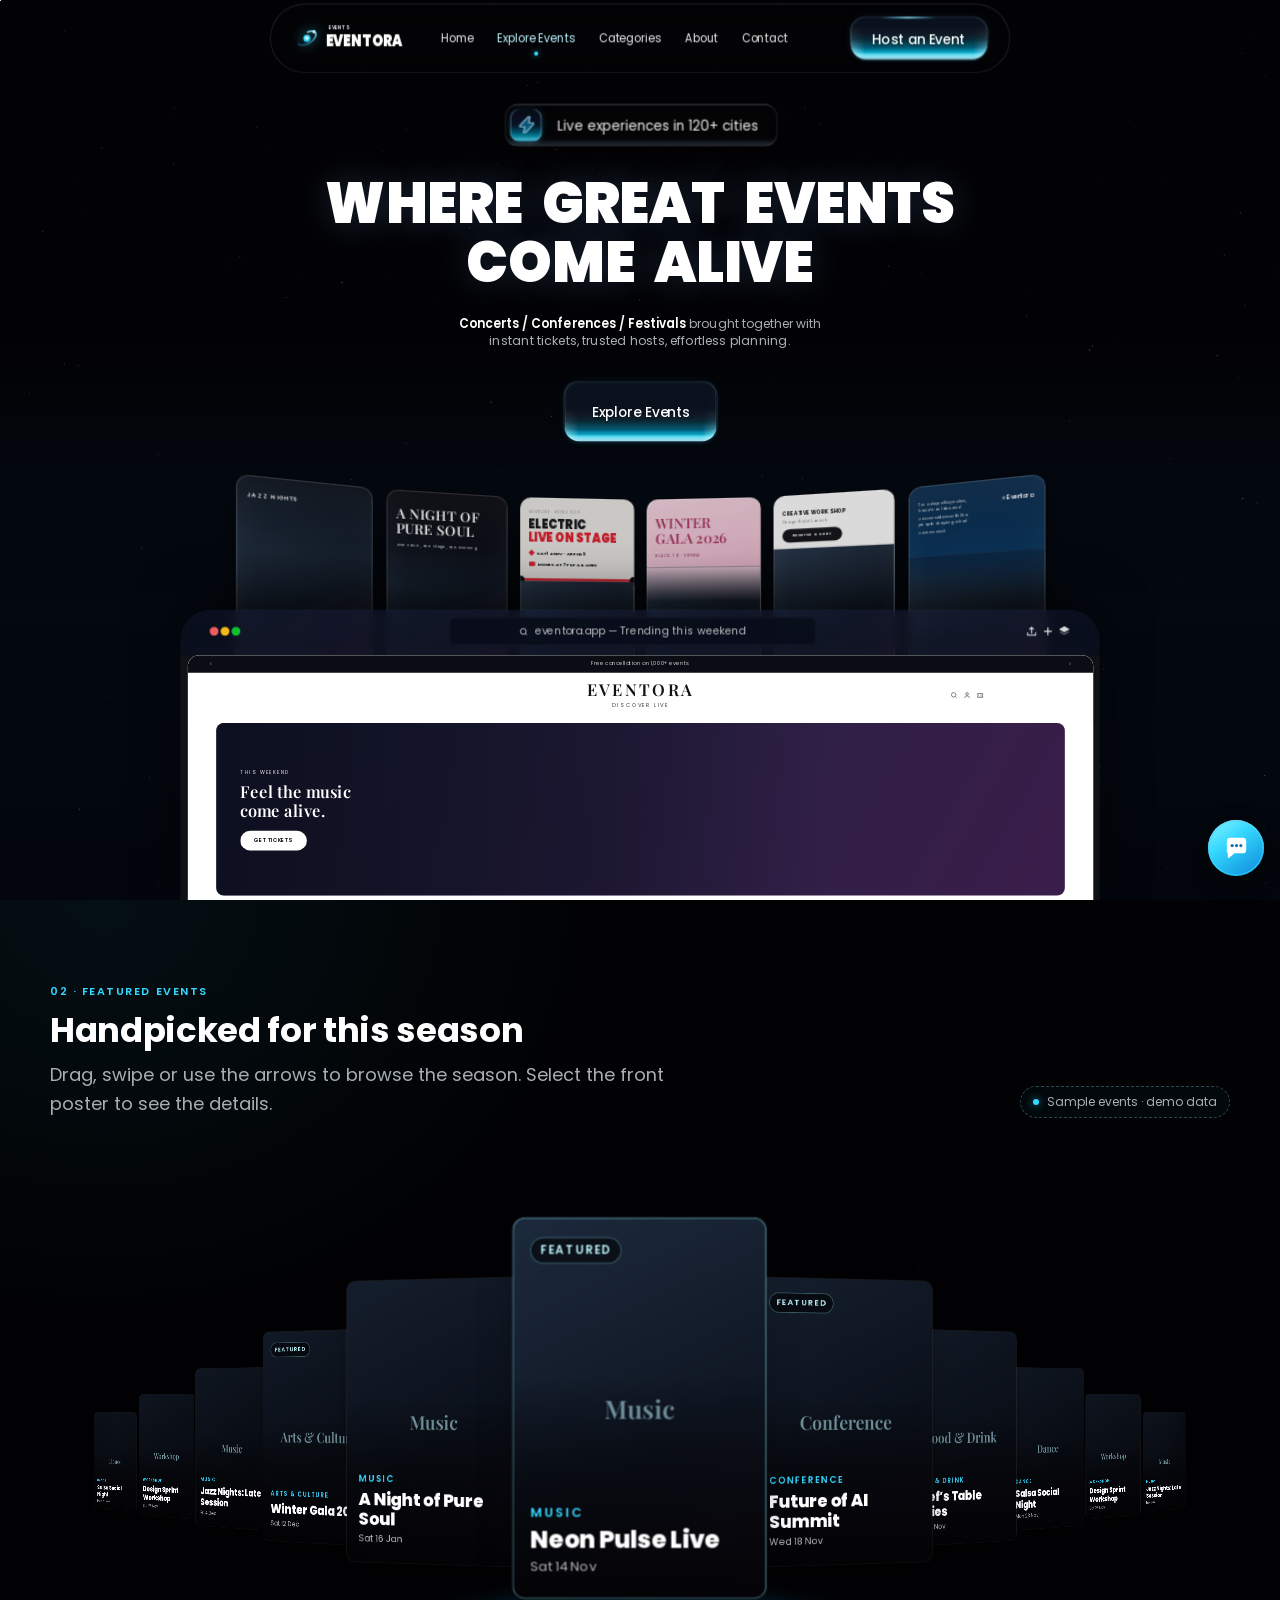
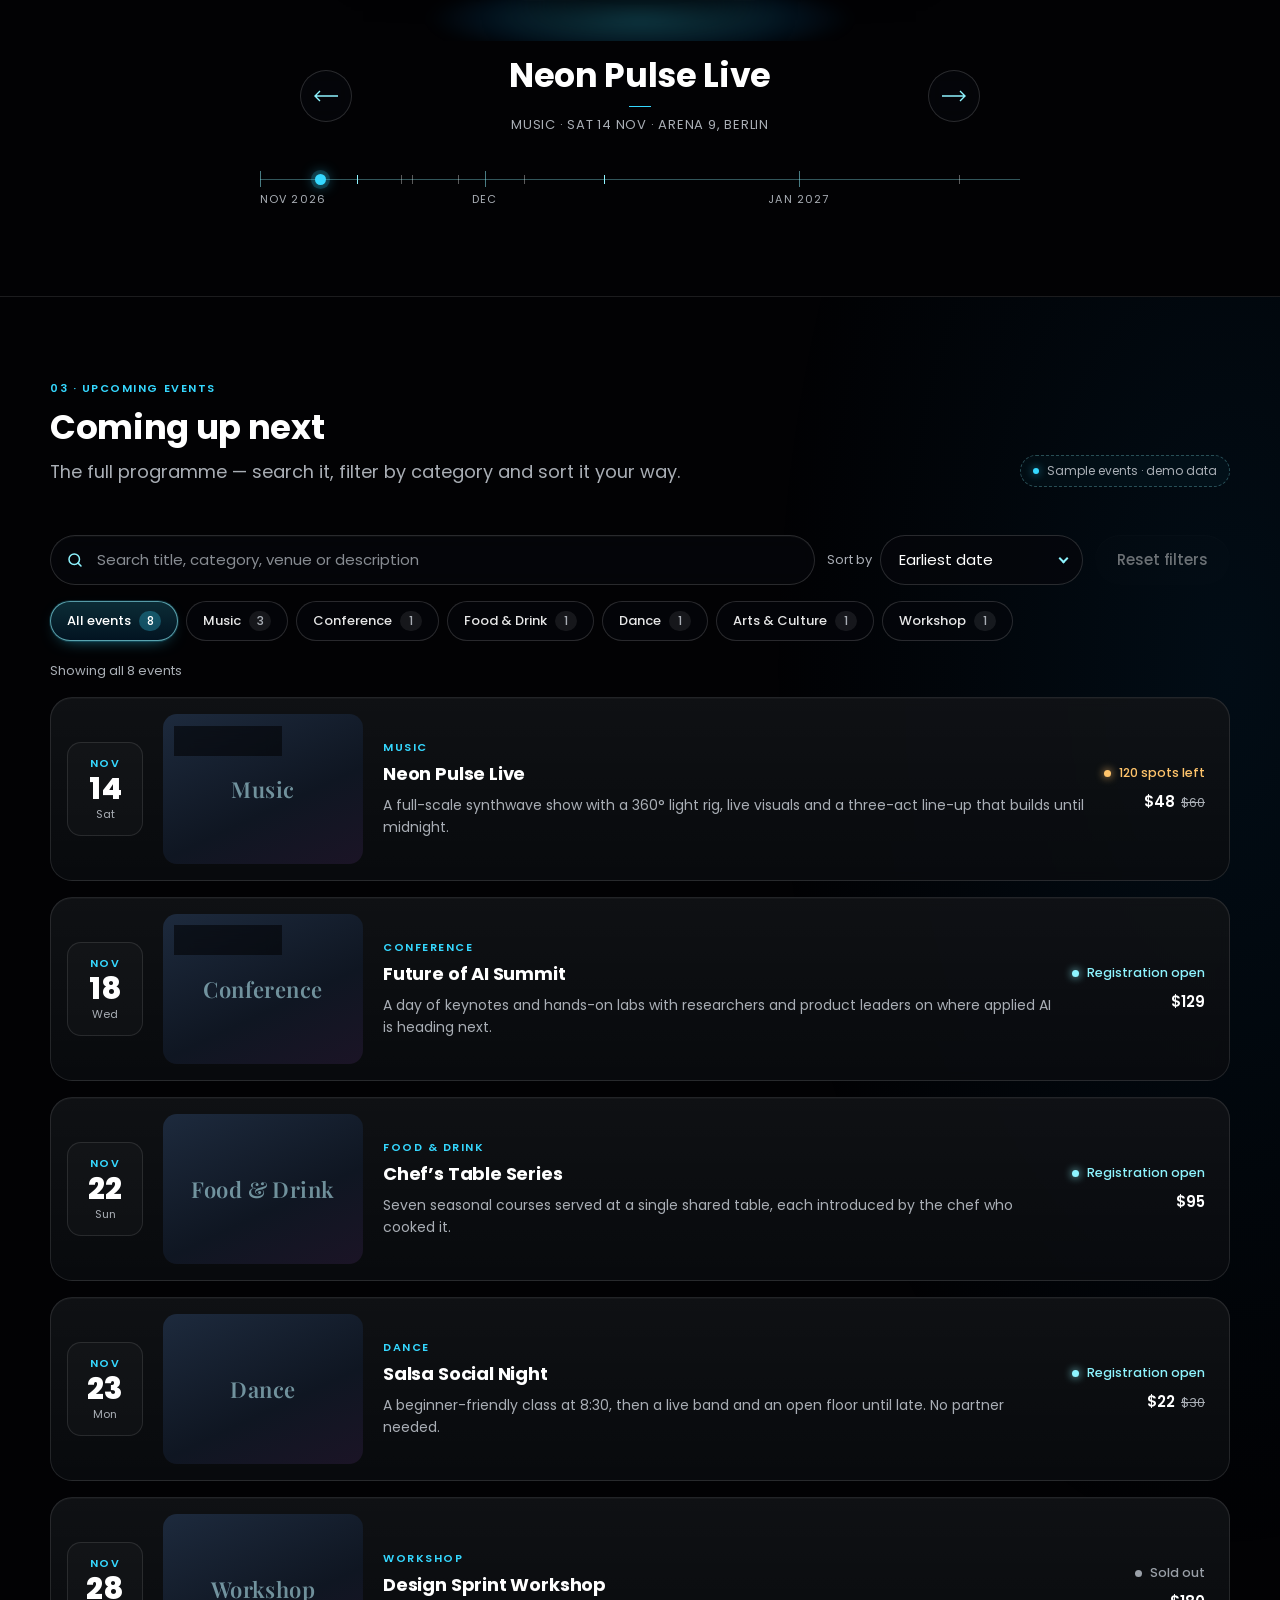
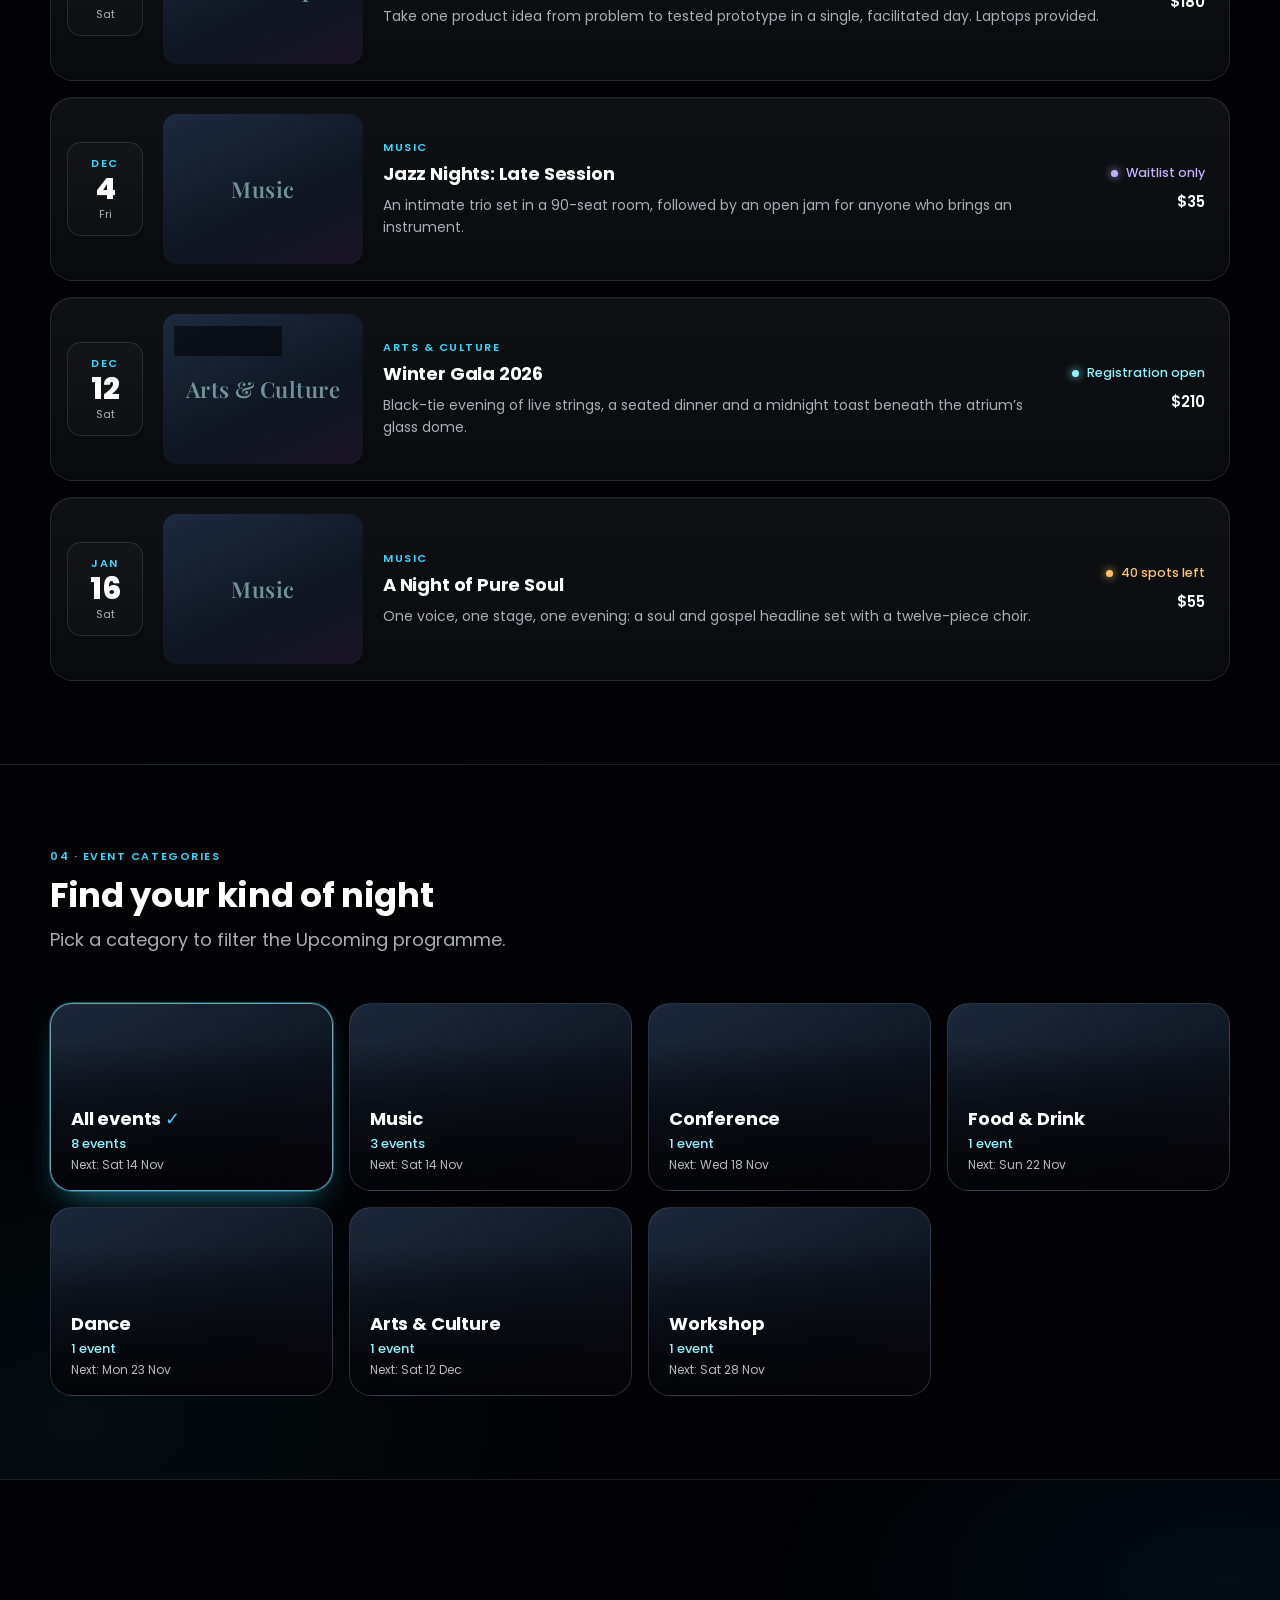
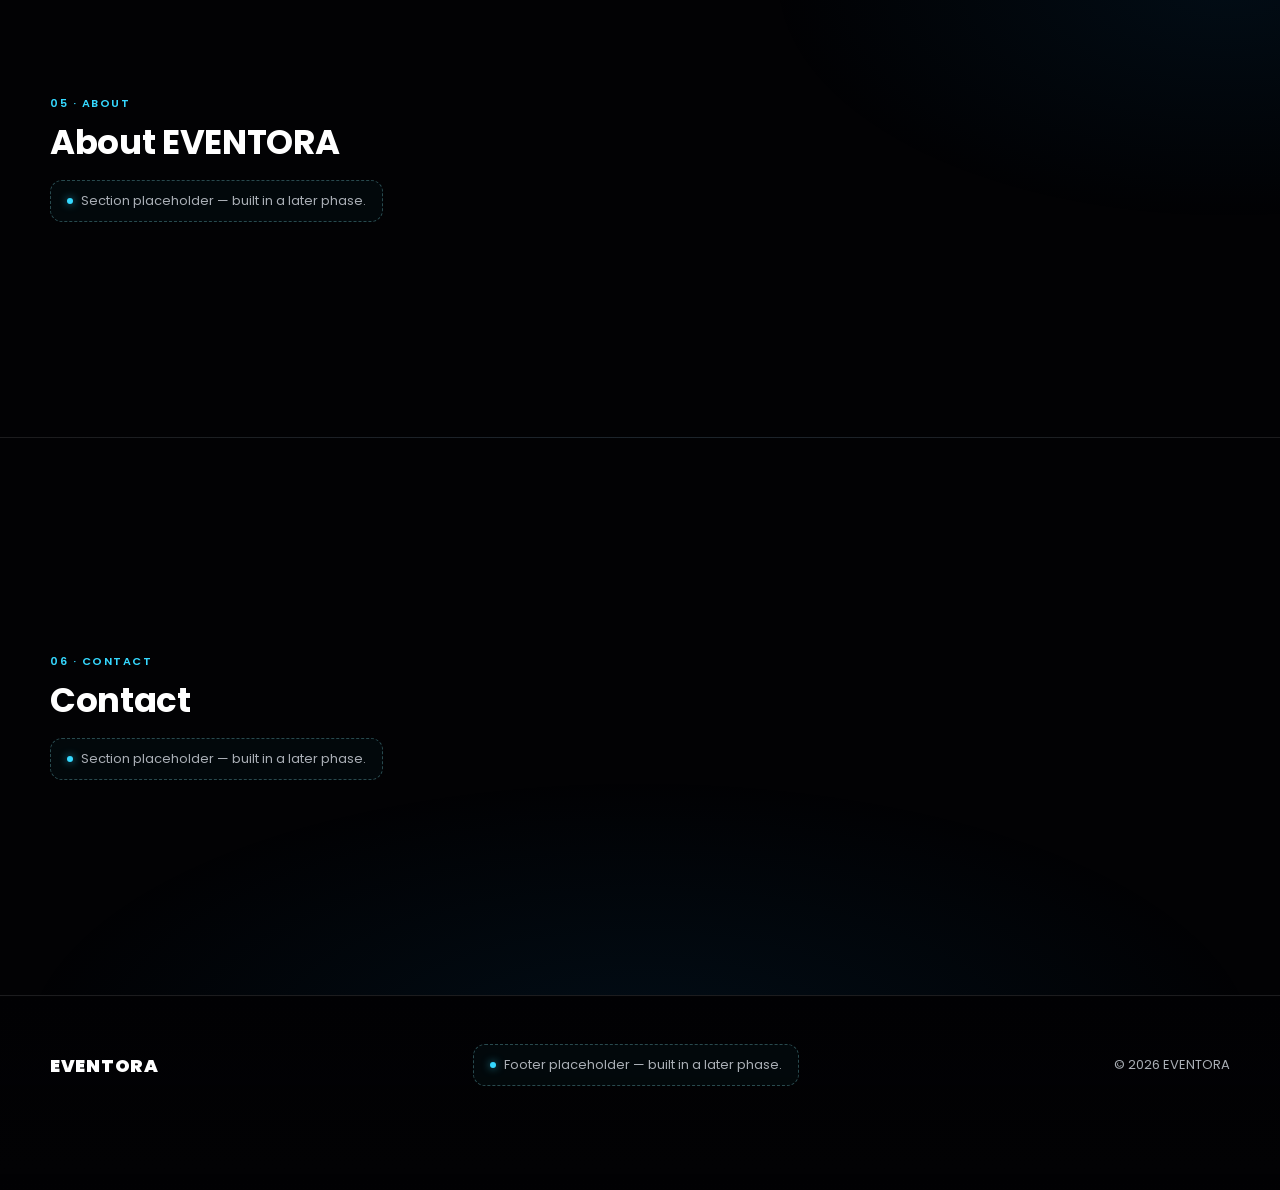
==== index.html @ 6484436d "Phase 6: event registration with localStorage Register Now CTA on event pages (Join the waitlist for" ====
<!doctype html>
<html lang="en-US">
<head>
  <meta charset="utf-8">
  <meta name="viewport" content="width=device-width, initial-scale=1, viewport-fit=cover">
  <title>EVENTORA — Where great events come alive</title>
  <meta name="description" content="EVENTORA is a premium platform to discover concerts, conferences and festivals, and to host unforgettable events.">
  <meta name="theme-color" content="#020204">
  <link rel="icon" href="data:image/svg+xml,%3Csvg xmlns='http://www.w3.org/2000/svg' viewBox='0 0 48 48'%3E%3Crect width='48' height='48' rx='12' fill='%23020204'/%3E%3Cellipse cx='24' cy='24' rx='17' ry='8.5' fill='none' stroke='%2335d8ff' stroke-width='3' transform='rotate(-32 24 24)'/%3E%3Ccircle cx='24' cy='24' r='6.5' fill='%2335d8ff'/%3E%3Ccircle cx='24' cy='24' r='2.6' fill='%23fff'/%3E%3C/svg%3E">

  <link rel="preconnect" href="https://fonts.googleapis.com">
  <link rel="preconnect" href="https://fonts.gstatic.com" crossorigin>
  <link href="https://fonts.googleapis.com/css2?family=Poppins:wght@400;500;600;700;800;900&family=Playfair+Display:ital,wght@0,600;1,600&display=swap" rel="stylesheet">

  <!-- Cascade order matters: tokens -> base -> stage -> components -> sections
       -> utilities (reusable recipes) -> responsive overrides -> motion. -->
  <link rel="stylesheet" href="css/tokens.css">
  <link rel="stylesheet" href="css/base.css">
  <link rel="stylesheet" href="css/stage.css">
  <link rel="stylesheet" href="css/components.css">
  <link rel="stylesheet" href="css/hero.css">
  <link rel="stylesheet" href="css/showcase.css">
  <link rel="stylesheet" href="css/utilities.css">
  <link rel="stylesheet" href="css/sections.css">
  <link rel="stylesheet" href="css/events.css">
  <link rel="stylesheet" href="css/filters.css">
  <link rel="stylesheet" href="css/explore.css">
  <link rel="stylesheet" href="css/responsive.css">
  <link rel="stylesheet" href="css/motion.css">

  <!-- Arm the entrance timeline before first paint. The 4s failsafe guarantees
       content can never be stranded invisible if a script fails to load. -->
  <script>
    document.documentElement.classList.add('intro');
    setTimeout(function () { document.documentElement.classList.remove('intro'); }, 4000);
  </script>
</head>
<body>
  <a class="skip-link" href="#main">Skip to content</a>

  <!-- Shared page background: ONE fixed layer behind every section (base
       #020204, blue atmosphere, two-layer starfield). Content scrolls over it,
       so stars never restart, duplicate or jump between sections. -->
  <div class="site-bg" aria-hidden="true">
    <div class="bg"></div>
    <div class="stars" id="stA"></div>
    <div class="stars" id="stB"></div>
  </div>

  <!-- Fixed navigation layer: reproduces the hero canvas coordinate system
       (same 1172px width and --k scale) so the nav sits on identical pixels at
       the top of the page and stays pinned while the document scrolls. -->
  <header class="navlayer" id="navlayer">
    <nav class="nav" id="nav" aria-label="Primary">
      <svg class="mark" viewBox="0 0 48 48" fill="none" aria-hidden="true">
        <defs>
          <linearGradient id="sw" x1="8" y1="8" x2="40" y2="40" gradientUnits="userSpaceOnUse">
            <stop offset="0" stop-color="#8ef4ff"/>
            <stop offset=".5" stop-color="#35d8ff"/>
            <stop offset="1" stop-color="#0a86d8"/>
          </linearGradient>
          <linearGradient id="sw2" x1="40" y1="10" x2="10" y2="40" gradientUnits="userSpaceOnUse">
            <stop offset="0" stop-color="#a6f7ff"/>
            <stop offset="1" stop-color="#0f9ae0" stop-opacity=".25"/>
          </linearGradient>
        </defs>
        <g transform="rotate(-32 24 24)">
          <ellipse cx="24" cy="24" rx="18.5" ry="9.6" stroke="url(#sw2)" stroke-width="3.1"
                   stroke-linecap="round" stroke-dasharray="58 30" stroke-dashoffset="14"/>
          <circle cx="41.4" cy="20.6" r="3.1" fill="#bff6ff"/>
        </g>
        <circle cx="24" cy="24" r="6.6" fill="url(#sw)"/>
        <circle cx="24" cy="24" r="2.6" fill="#fff"/>
      </svg>

      <a class="wm" href="#top" aria-label="Eventora home">
        <span class="kick" aria-hidden="true">EVENTS</span>
        <span class="name" id="wmName" aria-hidden="true">EVENTORA</span>
      </a>

      <button class="burger" id="burger" type="button" aria-label="Opens menu"
              aria-expanded="false" aria-controls="navmenu">
        <span></span><span></span><span></span>
      </button>

      <div class="navmenu" id="navmenu">
        <div class="links" id="links">
          <a href="#top" data-nav="home">Home</a>
          <a href="#featured" data-nav="explore">Explore Events</a>
          <a href="#categories" data-nav="categories">Categories</a>
          <a href="#about" data-nav="about">About</a>
          <a href="#contact" data-nav="contact">Contact</a>
        </div>
        <a class="btn" href="host.html"><span id="ctaLabel">Host an Event</span></a>
      </div>
    </nav>
  </header>

  <main id="main" tabindex="-1">

  <!-- ============ 1. HERO (first full-screen section) ============ -->
  <section class="stage" id="top" tabindex="-1" aria-label="Introduction" data-nav-key="home">

    <div class="canvas" id="canvas">


      <!-- ============ HERO MESSAGE ============ -->
      <div class="stack">
        <div class="badge">
          <i aria-hidden="true">
            <svg viewBox="5 1 14 22" preserveAspectRatio="none">
              <path d="M13.9 1.6 5.5 13.6a.7.7 0 0 0 .6 1.1h4.2l-1 7.7a.7.7 0 0 0 1.25.55l8.3-12.1a.7.7 0 0 0-.6-1.1h-4.2l1-7.7a.7.7 0 0 0-1.25-.55Z"
                    fill="rgba(16,112,152,.72)" stroke="rgba(190,236,255,.6)" stroke-width="1.6" stroke-linejoin="round"/>
            </svg>
          </i>
          <b id="badgeTxt">Live experiences in 120+ cities</b>
        </div>

        <h1 class="visually-hidden">Where great events come alive</h1>
        <div class="h1 l1" id="h1a" aria-hidden="true">Where great events</div>
        <div class="h1 l2" id="h1b" aria-hidden="true">Come alive</div>

        <!-- One paragraph: two fitted lines on desktop/tablet, a single flowing
             paragraph on phones (.subcopy is display:contents above 700px). -->
        <p class="subcopy">
          <span class="sub s1" id="sub1"><b>Concerts / Conferences / <span class="nb">Festivals</span></b> brought together with</span>
          <span class="sub s2" id="sub2">instant tickets, trusted hosts, effortless planning.</span>
        </p>

        <a class="btn cta2" href="#featured"><span id="vpLabel">Explore Events</span></a>
      </div>

      <!-- ============ SHOWCASE: 3D POSTER RING + APP MOCK ============ -->
      <section class="showcase" aria-label="Event poster showcase">
        <div class="ring" id="ring" aria-hidden="true"></div>

        <figure class="browser" aria-label="Preview of the Eventora event discovery app">
          <div class="bar">
            <div class="dots" aria-hidden="true"><i></i><i></i><i></i></div>
            <div class="omni">
              <svg viewBox="0 0 24 24" fill="none" stroke="#fff" stroke-width="2.4" aria-hidden="true">
                <circle cx="11" cy="11" r="7"/><path d="M20 20l-3.8-3.8"/>
              </svg>
              <span>eventora.app — Trending this weekend</span>
            </div>
            <div class="tools" aria-hidden="true">
              <svg viewBox="0 0 24 24" fill="none" stroke="#fff" stroke-width="2" stroke-linecap="round" stroke-linejoin="round">
                <path d="M12 16V4m0 0L8 8m4-4 4 4"/><path d="M4 15v5h16v-5"/>
              </svg>
              <svg viewBox="0 0 24 24" fill="none" stroke="#fff" stroke-width="2.2" stroke-linecap="round">
                <path d="M12 5v14M5 12h14"/>
              </svg>
              <svg viewBox="0 0 24 24" fill="none" stroke="#fff" stroke-width="2" stroke-linejoin="round">
                <path d="M12 3 3 8l9 5 9-5-9-5Z" fill="#fff" opacity=".95"/>
                <path d="M3 13l9 5 9-5" opacity=".55"/>
              </svg>
            </div>
          </div>

          <div class="page">
            <div class="ann">
              <u aria-hidden="true">&#8249;</u>
              <span>Free cancellation on 1,000+ events</span>
              <u aria-hidden="true">&#8250;</u>
            </div>
            <div class="shoplogo"><em>EVENTORA</em><i>DISCOVER LIVE</i></div>
            <div class="shopicons" aria-hidden="true">
              <svg viewBox="0 0 24 24" fill="none" stroke="#222" stroke-width="2"><circle cx="11" cy="11" r="7"/><path d="M20 20l-3.8-3.8"/></svg>
              <svg viewBox="0 0 24 24" fill="none" stroke="#222" stroke-width="2"><circle cx="12" cy="8" r="4"/><path d="M4.5 21c0-4.2 3.4-6.6 7.5-6.6s7.5 2.4 7.5 6.6"/></svg>
              <svg viewBox="0 0 24 24" fill="none" stroke="#222" stroke-width="2"><path d="M4 7h16v4a2 2 0 0 0 0 4v4H4v-4a2 2 0 0 0 0-4V7Z"/><path d="M14 7v12" stroke-dasharray="2 2"/></svg>
            </div>

            <div class="pagebody" id="mockBody">
              <!-- Rendered by js/mock.js from Eventora.data.mock -->
            </div>
          </div>
        </figure>
      </section>
    </div>

  </section>

  <!-- ============ SECTIONS 2–6 ============
       ids and order are final: featured, upcoming, categories, about, contact.
       About and Contact are placeholders until later phases. -->
  <!-- ============ 2. FEATURED EVENTS ============ -->
  <section class="section section--events section--glow-tl section--explore" id="featured" tabindex="-1" aria-labelledby="featured-title" data-nav-key="explore">
    <div class="container">
      <header class="section-head">
        <div class="section-head__text">
          <p class="eyebrow">02 · Featured events</p>
          <h2 class="heading-2" id="featured-title">Handpicked for this season</h2>
          <p class="lead">Drag, swipe or use the arrows to browse the season. Select the front poster to see the details.</p>
        </div>
        <p class="demo-note">Sample events · demo data</p>
      </header>
      <noscript><p class="body-copy">Turn on JavaScript to browse the posters, or see the full programme under <a href="#upcoming">Upcoming events</a>.</p></noscript>
    </div>

    <!-- Curved poster carousel: js/explore-carousel.js (all events, programme order) -->
    <div class="explore" id="explore" role="region" aria-roledescription="carousel" aria-label="Event posters">
      <span class="explore__probe" id="exploreProbe" aria-hidden="true"></span>
      <div class="explore__stage" id="exploreStage">
        <div class="explore__glow" id="exploreGlow" aria-hidden="true"></div>
        <div class="explore__ring" id="exploreRing"></div>
      </div>
      <p class="visually-hidden" id="exploreHelp">Press Enter to open the event details. Use the left and right arrow keys to browse.</p>
      <p class="visually-hidden" id="exploreLive" aria-live="polite"></p>

      <div class="explore__nav">
        <button type="button" class="explore__arrow" id="explorePrev" aria-label="Previous event">
          <svg viewBox="0 0 24 12" fill="none" stroke="currentColor" stroke-width="1.4" aria-hidden="true"><path d="M6 1L1 6l5 5M1 6h23"/></svg>
        </button>
        <div class="explore__caption" id="exploreCaption" aria-hidden="true">
          <span class="explore__mask explore__cap-title" id="exploreCapTitle"></span>
          <span class="explore__cap-rule"></span>
          <span class="explore__mask explore__cap-meta" id="exploreCapMeta"></span>
        </div>
        <button type="button" class="explore__arrow" id="exploreNext" aria-label="Next event">
          <svg viewBox="0 0 24 12" fill="none" stroke="currentColor" stroke-width="1.4" aria-hidden="true"><path d="M18 1l5 5-5 5M23 6H0"/></svg>
        </button>
      </div>

      <div class="explore-tl" id="exploreTimeline" aria-hidden="true" title="Jump to a date"></div>
    </div>
  </section>

  <!-- ============ 3. UPCOMING EVENTS ============ -->
  <section class="section section--events section--glow-tr" id="upcoming" tabindex="-1" aria-labelledby="upcoming-title" data-nav-key="explore">
    <div class="container">
      <header class="section-head">
        <div class="section-head__text">
          <p class="eyebrow">03 · Upcoming events</p>
          <h2 class="heading-2" id="upcoming-title">Coming up next</h2>
          <p class="lead">The full programme — search it, filter by category and sort it your way.</p>
        </div>
        <p class="demo-note">Sample events · demo data</p>
      </header>
      <!-- Search, category filter and sort: js/event-filters.js -->
      <div class="event-tools" role="search" aria-label="Search and filter events">
        <div class="search-field">
          <label class="visually-hidden" for="eventSearch">Search events by title, category, venue or description</label>
          <svg class="search-field__icon" viewBox="0 0 24 24" fill="none" stroke="currentColor" stroke-width="2" stroke-linecap="round" aria-hidden="true">
            <circle cx="11" cy="11" r="7"/><path d="M20 20l-3.8-3.8"/>
          </svg>
          <input type="search" id="eventSearch" class="search-field__input" placeholder="Search title, category, venue or description"
                 autocomplete="off" spellcheck="false" aria-describedby="resultsCount">
          <button type="button" class="search-field__clear" id="searchClear" aria-label="Clear search" hidden>
            <svg viewBox="0 0 24 24" fill="none" stroke="currentColor" stroke-width="2.2" stroke-linecap="round" aria-hidden="true"><path d="M6 6l12 12M18 6 6 18"/></svg>
          </button>
        </div>
        <div class="sort-field">
          <label for="eventSort">Sort by</label>
          <div class="sort-field__select">
            <select id="eventSort">
              <option value="date-asc">Earliest date</option>
              <option value="date-desc">Latest date</option>
              <option value="title">Alphabetical (A–Z)</option>
            </select>
          </div>
        </div>
        <button type="button" class="btn-ghost filters-reset" id="filtersReset" disabled>Reset filters</button>
      </div>
      <div class="chip-row" id="categoryChips" role="group" aria-label="Filter by category"></div>
      <p class="results-count" id="resultsCount" role="status" aria-live="polite"></p>

      <ul class="event-list" id="upcomingEvents" role="list" aria-busy="true"></ul>

      <div class="empty-state" id="eventsEmpty" hidden>
        <svg class="empty-state__icon" viewBox="0 0 48 48" fill="none" stroke="currentColor" stroke-width="2.4" stroke-linecap="round" aria-hidden="true">
          <circle cx="21" cy="21" r="12"/><path d="M38 38l-8-8M16 21h10"/>
        </svg>
        <h3 class="heading-3">No events match</h3>
        <p class="body-copy" id="eventsEmptyText"></p>
        <div class="cluster empty-state__actions">
          <button type="button" class="btn-ghost" id="emptyClearSearch">Clear search</button>
          <button type="button" class="btn-ghost" id="emptyAllCategories">Show all categories</button>
          <button type="button" class="btn btn--md" id="emptyReset"><span>Reset filters</span></button>
        </div>
      </div>
      <noscript><p class="body-copy">Turn on JavaScript to see the event line-up.</p></noscript>
    </div>
  </section>

  <!-- ============ 4. EVENT CATEGORIES ============ -->
  <section class="section section--events section--glow-bl" id="categories" tabindex="-1" aria-labelledby="categories-title" data-nav-key="categories">
    <div class="container">
      <header class="section-head">
        <div class="section-head__text">
          <p class="eyebrow">04 · Event categories</p>
          <h2 class="heading-2" id="categories-title">Find your kind of night</h2>
          <p class="lead">Pick a category to filter the Upcoming programme.</p>
        </div>
      </header>
      <!-- Built from the catalogue by js/event-filters.js -->
      <ul class="category-grid" id="categoryGrid" role="list" aria-busy="true"></ul>
      <noscript><p class="body-copy">Turn on JavaScript to browse categories.</p></noscript>
    </div>
  </section>

  <section class="section section--placeholder section--glow-tr" id="about" tabindex="-1" aria-labelledby="about-title" data-nav-key="about">
    <div class="container">
      <p class="eyebrow">05 · About</p>
      <h2 class="heading-2" id="about-title">About EVENTORA</h2>
      <p class="placeholder-note">Section placeholder — built in a later phase.</p>
    </div>
  </section>

  <section class="section section--placeholder section--glow-bottom" id="contact" tabindex="-1" aria-labelledby="contact-title" data-nav-key="contact">
    <div class="container">
      <p class="eyebrow">06 · Contact</p>
      <h2 class="heading-2" id="contact-title">Contact</h2>
      <p class="placeholder-note">Section placeholder — built in a later phase.</p>
    </div>
  </section>

  </main>

  <!-- ============ 7. FOOTER (placeholder) ============ -->
  <footer class="site-footer">
    <div class="container site-footer__inner">
      <p class="site-footer__brand">EVENTORA</p>
      <p class="placeholder-note">Footer placeholder — built in a later phase.</p>
      <p class="site-footer__legal">&copy; 2026 EVENTORA</p>
    </div>
  </footer>

  <!-- ============ EVENT DETAILS PANEL (grows out of the front poster) ============ -->
  <div class="explore-detail" id="exploreDetail" role="dialog" aria-modal="true" aria-labelledby="exploreDetailTitle" hidden>
    <div class="explore-detail__sheet" id="exploreSheet">
      <button type="button" class="btn-ghost explore-detail__close" id="exploreClose">
        <svg viewBox="0 0 24 24" fill="none" stroke="currentColor" stroke-width="2.2" stroke-linecap="round" aria-hidden="true"><path d="M6 6l12 12M18 6 6 18"/></svg>
        Close
      </button>
      <div class="container explore-detail__grid">
        <div class="explore-detail__info">
          <div class="xd-mask"><p class="xd-line eyebrow" data-x="cat"></p></div>
          <div class="xd-mask"><h2 class="xd-line explore-detail__title" id="exploreDetailTitle" data-x="title"></h2></div>
          <div class="xd-mask"><p class="xd-line status" data-x="status"><span class="status__dot" aria-hidden="true"></span><span></span></p></div>
          <div class="xd-mask">
            <dl class="xd-line event-detail__facts">
              <dt>Date</dt><dd><time data-x="date"></time></dd>
              <dt>Time</dt><dd><time data-x="time"></time></dd>
              <dt>Venue</dt><dd data-x="venue"></dd>
              <dt>Price</dt><dd data-x="price"></dd>
            </dl>
          </div>
          <div class="xd-mask"><p class="xd-line lead" data-x="desc"></p></div>
          <div class="xd-mask">
            <div class="xd-line cluster explore-detail__actions">
              <a class="btn btn--lg" data-x="register" href="#"><span>Register now</span></a>
              <a class="btn-ghost" data-x="link" href="#">Open event page</a>
              <span class="demo-note">Sample event · demo data</span>
            </div>
          </div>
        </div>
        <figure class="explore-detail__media" data-x="media">
          <img alt="" decoding="async" width="600" height="900" sizes="(max-width: 900px) 70vw, 34vw">
          <span class="event-card__badge" data-x="tag">Featured</span>
        </figure>
      </div>
    </div>
  </div>

  <!-- Floating concierge button: fixed to the viewport on every scroll position -->
  <a class="wa" href="#contact" aria-label="Chat with the Eventora concierge (goes to Contact)">
    <svg viewBox="0 0 32 32" fill="none" aria-hidden="true">
      <path d="M6 8.5A3.5 3.5 0 0 1 9.5 5h13A3.5 3.5 0 0 1 26 8.5v9a3.5 3.5 0 0 1-3.5 3.5H14l-5.6 4.6c-.6.5-1.4.1-1.4-.7V21A3.5 3.5 0 0 1 6 17.5v-9Z"
            fill="#fff"/>
      <circle cx="11.5" cy="13" r="1.6" fill="#0a6fae"/>
      <circle cx="16" cy="13" r="1.6" fill="#0a6fae"/>
      <circle cx="20.5" cy="13" r="1.6" fill="#0a6fae"/>
    </svg>
  </a>

  <script src="js/core.js"></script>
  <script src="js/events.js"></script>
  <script src="js/data.js"></script>
  <script src="js/starfield.js"></script>
  <script src="js/carousel.js"></script>
  <script src="js/mock.js"></script>
  <script src="js/event-cards.js"></script>
  <script src="js/event-filters.js"></script>
  <script src="js/explore-carousel.js"></script>
  <script src="js/fitter.js"></script>
  <script src="js/layout.js"></script>
  <script src="js/nav.js"></script>
  <script src="js/intro.js"></script>
  <script src="js/sections.js"></script>
  <script src="js/main.js"></script>
</body>
</html>
---- css/tokens.css ----
/* =========================================================================
   EVENTORA — DESIGN TOKENS
   The single source of truth for colour, type, spacing, radii, borders,
   shadows, glass, motion and layering. Components consume these; they do
   not invent new raw values.

   Pixel-contract recipes from DESIGN_REFERENCE (the glow button foot, the
   badge tile, edge-light masks) are stored here VERBATIM as gradient tokens.
   They are measured light falloffs — never "simplify" their stops.

   NOTE: a token that itself uses var() is resolved where it is DECLARED
   (here, on :root). Per-element hooks such as the button's --hair therefore
   stay inside the component rule, not in a token.
   ========================================================================= */
:root {
  color-scheme: dark;

  /* ---------------------------------------------------------------------
     COLOUR
     --------------------------------------------------------------------- */
  /* Surfaces, darkest to lightest */
  --c-bg: #020204;                         /* the stage: near-black */
  --c-surface: #0a111d;                    /* glow-button core, raised controls */
  --c-surface-card: #0d1117;               /* poster card fallback */
  --c-surface-window: rgba(20, 20, 26, .82);/* browser-mock body */
  --c-panel-top: rgba(11, 15, 22, .985);   /* menu panel gradient */
  --c-panel-bottom: rgba(7, 10, 16, .99);

  /* Ink */
  --c-ink: #fff;
  --c-ink-94: rgba(255, 255, 255, .94);
  --c-ink-92: rgba(255, 255, 255, .92);
  --c-ink-90: rgba(255, 255, 255, .9);
  --c-ink-72: rgba(255, 255, 255, .72);
  --c-muted: #a9aeb5;                      /* body copy on the stage */

  /* Brand accents — cyan to electric blue */
  --c-cyan-ice: #bff6ff;
  --c-cyan-pale: #8ef4ff;
  --c-cyan: #35d8ff;
  --c-cyan-bright: #3fe3ff;
  --c-electric: #0a86d8;
  --c-electric-deep: #0f9ae0;
  --c-glow: rgba(60, 224, 255, .75);       /* logo-mark bloom */
  --c-focus: rgba(120, 225, 255, .7);

  /* Atmosphere: the faint blue that pools in the lower half of the stage */
  --c-atmos-rgb: 25, 127, 255;
  /* Section glows (radial light behind sections, used at very low alpha) */
  --glow-cyan: 53, 216, 255;
  --glow-electric: 10, 134, 216;

  /* Hairlines (1px borders on glass) */
  --c-line-10: rgba(255, 255, 255, .10);
  --c-line-105: rgba(255, 255, 255, .105);
  --c-line-115: rgba(255, 255, 255, .115);
  --c-line-15: rgba(255, 255, 255, .15);

  /* Registration status (event cards). Muted, high-contrast on the dark
     stage; colour is never the only signal — every chip also has a label. */
  --c-status-open: #8ef4ff;
  --c-status-limited: #ffc46b;
  --c-status-waitlist: #c3b1ff;
  --c-status-closed: #9aa0a8;

  /* Card surface */
  /* Card surface: a sheen over a dense near-black base, so the starfield
     behind never competes with card text. */
  --c-card-surface: linear-gradient(180deg, rgba(255,255,255,.04), rgba(255,255,255,.012)), rgba(6, 8, 12, .88);
  --c-card-hover-line: rgba(142, 244, 255, .30);
  --shadow-card-hover: 0 22px 44px -22px rgba(53, 216, 255, .38), 0 2px 0 rgba(255,255,255,.02) inset;

  /* Light-surface ink (inside the app preview) */
  --c-paper: #fff;
  --c-paper-ink: #17181c;
  --c-paper-muted: #8a8a8a;

  /* ---------------------------------------------------------------------
     TYPOGRAPHY
     Poppins carries the interface; Playfair Display is the editorial accent.
     Loaded weights — Poppins: 400 500 600 700 800 900 · Playfair: 600, 600i.
     Never request a weight that is not loaded (it would be faked or swapped).
     --------------------------------------------------------------------- */
  --f-sans: Poppins, Inter, system-ui, -apple-system, "Segoe UI", sans-serif;
  --f-serif: "Playfair Display", Georgia, serif;

  --fw-regular: 400;
  --fw-medium: 500;
  --fw-semibold: 600;
  --fw-bold: 700;
  --fw-extrabold: 800;
  --fw-black: 900;
  --fw-serif: 600;                          /* the only Playfair weight loaded */

  /* Fluid type scale for flow layouts (future sections). The hero does not
     use these: its sizes are fitted to the design canvas by js/fitter.js. */
  --fs-display: clamp(2.25rem, 1.4rem + 3.6vw, 3.75rem);
  --fs-h1: clamp(1.875rem, 1.3rem + 2.4vw, 2.75rem);
  --fs-h2: clamp(1.5rem, 1.15rem + 1.5vw, 2.125rem);
  --fs-h3: clamp(1.1875rem, 1.05rem + .6vw, 1.4375rem);
  --fs-body-lg: clamp(1rem, .96rem + .2vw, 1.125rem);
  --fs-body: .9375rem;                      /* 15px */
  --fs-small: .8125rem;                     /* 13px */
  --fs-caption: .6875rem;                   /* 11px */

  --lh-tight: 1;
  --lh-heading: 1.08;
  --lh-snug: 1.3;
  --lh-body: 1.6;

  --tracking-tight: -.01em;
  --tracking-normal: 0;
  --tracking-wide: .06em;
  --tracking-caps: .14em;

  /* ---------------------------------------------------------------------
     SPACING — 4px base
     --------------------------------------------------------------------- */
  --space-1: 4px;
  --space-2: 8px;
  --space-3: 12px;
  --space-4: 16px;
  --space-5: 20px;
  --space-6: 24px;
  --space-8: 32px;
  --space-10: 40px;
  --space-12: 48px;
  --space-16: 64px;
  --space-20: 80px;
  --space-24: 96px;

  --gutter: clamp(16px, 4vw, 40px);         /* page side gutter for flow sections */
  --gutter-phone: 20px;                     /* hero flow column on phones */
  --container-max: 1180px;
  --section-gap: clamp(64px, 9vw, 128px);
  --touch-target: 44px;                     /* WCAG 2.5.5 minimum */

  /* ---------------------------------------------------------------------
     RADII
     --------------------------------------------------------------------- */
  --radius-xs: 8px;       /* icon tiles */
  --radius-sm: 12px;      /* badge, cards, menu links */
  --radius-md: 14px;      /* standard buttons, burger */
  --radius-lg: 22px;      /* panels */
  --radius-xl: 28px;      /* window chrome */
  --radius-2xl: 32px;     /* the 64px nav pill */
  --radius-full: 50%;     /* circles */
  --radius-pill: 999px;

  /* ---------------------------------------------------------------------
     BORDERS
     --------------------------------------------------------------------- */
  --border-hairline: 1px solid var(--c-line-105);
  --border-hairline-soft: 1px solid var(--c-line-10);
  --border-hairline-badge: 1px solid var(--c-line-115);
  --ring-hairline: inset 0 0 0 1px var(--c-line-15);   /* border drawn as a shadow */

  /* ---------------------------------------------------------------------
     SHADOWS & ELEVATION
     --------------------------------------------------------------------- */
  --shadow-inset-top: inset 0 1px 0 rgba(255,255,255,.03);
  --shadow-inset-top-badge: inset 0 1px 0 rgba(255,255,255,.035);
  --shadow-card: 0 24px 46px rgba(0,0,0,.6), 0 3px 8px rgba(0,0,0,.5);
  --shadow-card-edge: inset 0 0 0 1px rgba(255,255,255,.15), inset 0 16px 30px rgba(255,255,255,.05);
  --shadow-window: 0 -14px 44px rgba(0,0,0,.55);
  --shadow-panel: 0 26px 60px rgba(0,0,0,.6), inset 0 1px 0 rgba(255,255,255,.05);
  --shadow-fab: 0 8px 20px rgba(0,0,0,.5), inset 0 1px 0 rgba(255,255,255,.45);
  --shadow-headline: 0 0 34px rgba(130,180,255,.22);
  --shadow-label: 0 1px 2px rgba(0,20,30,.5);
  /* glow-button hover (from the reference; replaces the resting list) */
  --shadow-btn-hover: inset 0 1px 0 rgba(200,245,255,.6), inset 1px 0 0 rgba(170,225,255,.35),
    inset -1px 0 0 rgba(170,225,255,.35), 0 6px 22px rgba(20,180,225,.55);

  /* ---------------------------------------------------------------------
     GLASS
     --------------------------------------------------------------------- */
  --glass-tint: rgba(255,255,255,.008);
  --glass-tint-raised: rgba(255,255,255,.012);
  --glass-blur-sm: blur(6px) saturate(112%);    /* window chrome */
  --glass-blur-md: blur(12px);                  /* badge */
  --glass-blur-lg: blur(16px) saturate(140%);   /* nav pill */
  --glass-blur-xl: blur(18px) saturate(140%);   /* menu panel */

  /* ---------------------------------------------------------------------
     GRADIENTS (reference recipes — keep every stop)
     --------------------------------------------------------------------- */
  --grad-atmosphere:
    linear-gradient(180deg, rgba(var(--c-atmos-rgb),0) 38%, rgba(var(--c-atmos-rgb),.042) 54%,
      rgba(var(--c-atmos-rgb),.052) 68%, rgba(var(--c-atmos-rgb),.030) 100%);

  /* The glow button: a ~18px bank of cyan light at the foot, sampled row by row */
  --grad-btn-foot: linear-gradient(to top,
    #9ad9ec 1px, #89dff0 2px, #79e0f1 3px, #61daef 4px, #3ec8e4 5px,
    #14a8c6 6px, #0596b3 7px, #038aa8 8px, #047796 9px, #006180 10px,
    #025066 12px, #0a4f5e 13px, #04465a 14px, #073746 16px,
    #0a2a37 18px, #0d212e 20px, #0f1824 24px, #0a121e 30px,
    #0a111d 34px, #0a111d 100%);
  --grad-btn-streak: linear-gradient(90deg, rgba(120,225,255,0) 0%, rgba(120,225,255,.58) 34%,
    rgba(160,240,255,.74) 50%, rgba(120,225,255,.58) 66%, rgba(120,225,255,0) 100%);
  --grad-btn-edge:
    linear-gradient(90deg, rgba(200,245,255,.70), rgba(200,245,255,0) 13px),
    linear-gradient(270deg, rgba(200,245,255,.70), rgba(200,245,255,0) 13px);
  --mask-btn-edge: linear-gradient(to top, #000 0, #000 6px, rgba(0,0,0,.40) 12px,
    rgba(0,0,0,.15) 18px, rgba(0,0,0,.09) 24px, rgba(0,0,0,.02) 30px, rgba(0,0,0,.02) 100%);

  /* Glass with a faint bank of light along its foot (badge) */
  --grad-glass-foot: linear-gradient(to top,
    rgba(190,225,255,.175) 0px, rgba(190,225,255,.128) 2px, rgba(190,225,255,.075) 4px,
    rgba(190,225,255,.026) 6px, rgba(255,255,255,.012) 9px, rgba(255,255,255,.012) 100%);
  --grad-icon-tile: linear-gradient(to top,
    #46afc8 0px, #35abc7 2px, #0b859d 4px, #026c84 6px, #004e66 8px,
    #053f58 10px, #012c3d 12px, #031a2a 14px, #061125 16px, #090f25 19px,
    #090c1c 23px, #060d16 29px);
  --shadow-icon-tile: inset 1px 0 0 rgba(150,220,250,.40), inset -1px 0 0 rgba(150,220,250,.52),
    0 0 6px rgba(60,190,230,.20), 0 3px 8px -5px rgba(90,220,255,.6);

  --grad-panel: linear-gradient(180deg, var(--c-panel-top), var(--c-panel-bottom));
  --grad-window-bar: linear-gradient(180deg, rgba(20,24,48,.48), rgba(15,19,38,.58));
  --grad-fab: linear-gradient(145deg, var(--c-cyan-pale) 0%, var(--c-cyan) 38%, var(--c-electric) 100%);

  /* ---------------------------------------------------------------------
     MOTION
     --------------------------------------------------------------------- */
  --ease-expo: cubic-bezier(.16, 1, .3, 1);     /* entrances */
  --ease-soft: cubic-bezier(.22, .61, .36, 1);  /* small follow-throughs */
  --ease-std: cubic-bezier(.4, 0, .2, 1);       /* state changes */

  --dur-instant: .18s;
  --dur-fast: .2s;
  --dur-base: .25s;
  --dur-slow: .28s;

  /* ---------------------------------------------------------------------
     FOCUS
     --------------------------------------------------------------------- */
  --focus-ring: 2px solid var(--c-focus);
  --focus-offset: 2px;
  --focus-offset-btn: 3px;

  /* ---------------------------------------------------------------------
     LAYERING (front to back)
     --------------------------------------------------------------------- */
  --z-skip: 1000;
  --z-nav: 400;
  --z-hero: 300;
  --z-mock: 100;
  --z-ring: 5;

  /* ---------------------------------------------------------------------
     BREAKPOINTS (documentation only — CSS cannot read variables inside
     @media). Mirrored in js/core.js as Eventora.config.breakpoints.
       desktop  > 1080px
       tablet   701px – 1080px
       phone    <= 700px
     --------------------------------------------------------------------- */
}
---- css/base.css ----
/* =========================================================================
   BASE — reset, document typography, focus system, accessibility helpers
   ========================================================================= */
*, *::before, *::after { margin: 0; padding: 0; box-sizing: border-box; }

html {
  -webkit-text-size-adjust: 100%;
  text-size-adjust: 100%;
}

/* The document scrolls. The hero is the first full-screen section; the nav
   is fixed above everything, so in-page jumps stop below it (--nav-offset is
   measured by js/layout.js). */
html {
  background: var(--c-bg);
  scroll-padding-top: var(--nav-offset, 96px);
  scrollbar-color: rgba(142, 244, 255, .22) var(--c-bg);   /* themed, full-width for usability */
}
body {
  min-height: 100vh;
  background: var(--c-bg);
  overflow-x: clip;          /* nothing may ever cause sideways scrolling */
}
@media (prefers-reduced-motion: no-preference) {
  html { scroll-behavior: smooth; }
}

body {
  font-family: var(--f-sans);
  font-weight: var(--fw-regular);
  color: var(--c-ink);
  -webkit-font-smoothing: antialiased;
  -moz-osx-font-smoothing: grayscale;
}

/* Links and button labels must never underline. */
a { text-decoration: none; color: inherit; }

img, svg { display: block; }
img { max-width: none; }

button { font: inherit; color: inherit; }

::selection { background: rgba(53, 216, 255, .32); color: var(--c-ink); }

/* ---------- Focus ----------
   Keyboard users get a crisp cyan ring; pointer users never see it
   (:focus-visible). Every interactive element inherits this. */
:focus-visible { outline: var(--focus-ring); outline-offset: var(--focus-offset); }
:focus:not(:focus-visible) { outline: none; }
/* Programmatic focus targets (skip-link destination) stay ring-free. */
[tabindex="-1"]:focus { outline: none; }

/* ---------- Accessibility helpers ---------- */
.visually-hidden {
  position: absolute !important;
  width: 1px; height: 1px;
  margin: -1px; padding: 0;
  overflow: hidden; clip: rect(0 0 0 0); clip-path: inset(50%);
  white-space: nowrap; border: 0;
}

.skip-link {
  position: fixed; left: var(--space-3); top: -60px; z-index: var(--z-skip);
  padding: 10px var(--space-4); border-radius: var(--radius-sm);
  background: var(--c-surface); color: var(--c-ink);
  border: 1px solid var(--c-line-15);
  font-size: 14px; transition: top var(--dur-fast);
}
.skip-link:focus { top: var(--space-3); }

/* ---------- Reduced motion: global safety net ----------
   Component-level rules (ring freeze, intro skip, pulse removal) are the
   primary mechanism; this catches any transition or CSS animation added
   later so nothing moves for users who asked for stillness. */
@media (prefers-reduced-motion: reduce) {
  *, *::before, *::after {
    animation-duration: .01ms !important;
    animation-iteration-count: 1 !important;
    transition-duration: .01ms !important;
    scroll-behavior: auto !important;
  }
}
---- css/stage.css ----
/* =========================================================================
   STAGE — the shared background system, the hero section and the scaled
   design canvas. Back to front: .site-bg (#020204 base -> blue atmosphere ->
   two-layer starfield, fixed) -> page content (hero canvas, sections).
   ========================================================================= */

/* ---------- The hero section ----------
   First full-screen section of the page. It clips the scaled canvas (which
   is wider than small viewports). overflow:clip, not hidden: a hidden box can
   still be scrolled by focus moving into the wider-than-viewport canvas,
   which would shove the composition sideways. svh keeps the height stable
   while mobile browser bars show and hide. */
.stage {
  position: relative;
  height: 100vh;
  height: 100svh;
  overflow: hidden; overflow: clip;
  background: transparent;   /* the shared .site-bg layer shows through */
}

/* ---------- Shared page background ----------
   One fixed layer behind the whole document: base colour, atmosphere and
   starfield. Because it is fixed to the viewport, the hero looks exactly as
   it did when these layers lived inside it (stars are positioned in vw/vh),
   and every later section scrolls over the same, uninterrupted sky.
   Height uses lvh (large viewport): it does not resize when a mobile address
   bar shows or hides, so the sky never jumps mid-scroll. translateZ(0) gives
   it its own compositing layer, so scrolling never repaints the stars. */
.site-bg {
  position: fixed; left: 0; top: 0; z-index: 0;
  width: 100%; height: 100vh; height: 100lvh;
  overflow: hidden;
  background: var(--c-bg);
  pointer-events: none;
  transform: translateZ(0);
}
/* Page content stacks above the shared background. */
#main, .site-footer, .page-shell { position: relative; z-index: 1; }

/* ---------- Atmosphere (never animates) ----------
   A faint electric-blue haze pools through the lower half of the viewport. */
.bg {
  position: absolute; inset: 0;
  background: var(--grad-atmosphere), var(--c-bg);
}

/* ---------- Starfield ----------
   Two 1x1px dots whose whole star field is one box-shadow list generated in
   js/starfield.js — layer A: 150 crisp dust stars, layer B: 18 soft bright
   ones. Positions are in vw/vh, so the field covers any viewport. */
.stars {
  position: absolute; left: 0; top: 0;
  width: 1px; height: 1px; border-radius: var(--radius-full);
  background: var(--c-ink);
  pointer-events: none;
}

/* ---------- Scaled design canvas ----------
   The desktop composition is authored on a fixed 1172 x 657 canvas. Every
   element inside is absolutely positioned in design pixels; js/layout.js
   scales the whole canvas with ONE transform (--k). */
.canvas {
  position: absolute; left: 50%; top: 0;
  width: 1172px; height: 657px;
  transform: translateX(-50%) scale(var(--k, 1));
  transform-origin: 50% 0;
}
.canvas > * { position: absolute; }

.stack { position: absolute; inset: 0; z-index: var(--z-hero); }
.stack > * { position: absolute; }

/* ---------- Fixed navigation layer ----------
   Reproduces the canvas coordinate system (same 1172px width, same origin,
   same --k scale), so the nav pill lands on exactly the pixels it occupied
   inside the hero, then stays pinned while the document scrolls. The layer
   itself is zero-height and click-through; only the nav takes input. */
.navlayer {
  position: fixed; left: 50%; top: 0; z-index: var(--z-nav);
  width: 1172px; height: 0;
  transform: translateX(-50%) scale(var(--k, 1));
  transform-origin: 50% 0;
  pointer-events: none;
}
.navlayer .nav { pointer-events: auto; }

.navmenu { display: contents; }   /* invisible shell on desktop */
.burger { display: none; }
---- css/components.css ----
/* =========================================================================
   COMPONENTS — hero instances: nav pill, badge, glow button, concierge FAB
   Every value comes from tokens.css; geometry in px is design-canvas
   coordinates from DESIGN_REFERENCE §1.5 and must not change.
   ========================================================================= */

/* ---------- NAV PILL ---------- */
.nav {
  position: absolute; left: 247px; top: 3px; width: 678px; height: 64px;
  border-radius: var(--radius-2xl); z-index: var(--z-nav);
  background: var(--glass-tint);
  border: var(--border-hairline);
  -webkit-backdrop-filter: var(--glass-blur-lg);
  backdrop-filter: var(--glass-blur-lg);
  box-shadow: var(--shadow-inset-top);
}
.nav > * { position: absolute; }

.mark {
  left: 21px; top: 19px; width: 24px; height: 24px;
  filter: drop-shadow(0 0 6px var(--c-glow));
}

/* The link box wraps the wordmark so its focus ring is visible (its children
   are absolutely positioned, so without a width the link would be 0px wide).
   Box starts 4px left of the reference x=50; children shift +4px inside it,
   so every glyph stays on its reference coordinate. */
.wm { left: 46px; top: 0; width: 78px; height: 62px; white-space: nowrap; border-radius: var(--radius-md); }
.wm:focus-visible { outline-offset: -3px; }
.wm .kick {
  position: absolute; left: 7px; top: 20px;
  font-size: 4.4px; font-weight: var(--fw-semibold); letter-spacing: .10em;
  color: var(--c-ink); opacity: .92; line-height: var(--lh-tight);
}
.wm .name {
  position: absolute; left: 4px; top: 26px;
  transform-origin: 0 50%;
  font-family: var(--f-sans); font-weight: var(--fw-black); font-size: 22px;
  line-height: var(--lh-tight); letter-spacing: var(--tracking-tight); color: var(--c-ink);
}

.links {
  position: absolute; left: 156px; top: 0; height: 62px;
  transform-origin: 0 50%;
  display: flex; align-items: center; gap: var(--space-6);
}
.links a {
  font-size: 12.5px; font-weight: var(--fw-regular); color: var(--c-ink-92);
  white-space: nowrap; transition: opacity var(--dur-base);
}
.links a:hover { opacity: .65; }
.links a:focus-visible { border-radius: 4px; }

/* ---------- BADGE (pixel contract A) ----------
   Fixed 250x39 box. Icon tile pinned left, label starts 45px in — the two
   never overlap and the label is never centred. */
.badge {
  left: 462px; top: 95px; width: 250px; height: 39px;
  border-radius: var(--radius-sm); z-index: var(--z-hero);
  border: var(--border-hairline-badge);
  background: var(--grad-glass-foot);
  -webkit-backdrop-filter: var(--glass-blur-md);
  backdrop-filter: var(--glass-blur-md);
  box-shadow: var(--shadow-inset-top-badge);
}
.badge i {
  position: absolute; left: 4px; top: 4px; width: 29px; height: 29px;
  border-radius: var(--radius-xs); display: grid; place-items: center;
  background: var(--grad-icon-tile);
  box-shadow: var(--shadow-icon-tile);
}
.badge i svg { width: 14px; height: 16px; position: relative; top: -1px; left: 0; }
.badge b {
  position: absolute; left: 45px; top: 0; height: 39px;
  transform-origin: 0 50%;
  display: flex; align-items: center;
  font-size: 13px; font-weight: var(--fw-regular); color: var(--c-ink-94);
  white-space: nowrap; padding-top: 1.5px;
}

/* ---------- GLOW BUTTON (pixel contract B) ----------
   The cyan bank at the foot is a BACKGROUND GRADIENT clipped by the button's
   own rounded rect (overflow:hidden). It is not a glow or a shadow.
   --hair is a per-instance hook (the hero CTA sets it to transparent), so the
   resting shadow list must live here rather than in a token. */
.btn {
  display: grid; place-items: center;
  color: var(--c-ink); position: relative; overflow: hidden;
  background: var(--grad-btn-foot);
  box-shadow:
    inset 0 3px 3px -2px rgba(180,228,255,.10),
    inset 1px 0 0 rgba(255,255,255,.09),
    inset -1px 0 0 rgba(255,255,255,.09),
    var(--hair, 0 1px 0 rgba(152,218,234,.38)),
    1px 0 0 rgba(152,218,234,.17), -1px 0 0 rgba(152,218,234,.17),
    0 0 8px rgba(60,190,235,.10),
    0 2px 5px -3px rgba(90,220,255,.45);
  transition: transform var(--dur-base), box-shadow var(--dur-base), filter var(--dur-base);
}
/* thin bright streak across the TOP edge only */
.btn::before {
  content: ""; position: absolute; left: 22%; right: 38%; top: .8px; height: 1.9px;
  z-index: 1; filter: blur(.55px);
  background: var(--grad-btn-streak);
}
/* side edge-light, masked so it attenuates up the button */
.btn::after {
  content: ""; position: absolute; inset: 0; border-radius: inherit;
  pointer-events: none; z-index: 1;
  background: var(--grad-btn-edge);
  -webkit-mask: var(--mask-btn-edge);
          mask: var(--mask-btn-edge);
}
.btn span {
  position: relative; z-index: 2; display: block; line-height: var(--lh-tight);
  white-space: nowrap;
  text-shadow: var(--shadow-label);
}
.btn:hover {
  transform: translateY(-1px); filter: brightness(1.12);
  box-shadow: var(--shadow-btn-hover);
}
.btn:focus-visible { outline: var(--focus-ring); outline-offset: var(--focus-offset-btn); }

/* Instance A — nav CTA */
.nav .btn {
  position: absolute; left: 530.7px; top: 10.5px; width: 125.5px; height: 39.5px;
  border-radius: var(--radius-md); font-size: 14px; font-weight: var(--fw-medium); letter-spacing: -.005em;
}
.nav .btn span { margin-top: 0; }

/* Instance B — hero CTA (no top streak, no hairline; 13px radius per reference).
   Reference: left 526 / width 121 for a 10-character label. "Explore Events"
   needs 139px at the same 24.5px side padding and 0.95 label condensing, so the
   button grows symmetrically: still centred on x = 586.5, same top and height. */
.cta2 {
  left: 517px; top: 349px; width: 139px; height: 54.5px;
  --hair: 0 0 0 transparent;
  border-radius: 13px; font-size: 17px; font-weight: var(--fw-medium); letter-spacing: var(--tracking-tight);
  z-index: var(--z-hero);
}
.cta2::before { display: none; }
.cta2 span { margin-top: 0; }

/* ---------- FLOATING CONCIERGE BUTTON (outside the canvas) ---------- */
.wa {
  position: fixed; right: 16px; bottom: 24px; width: 56px; height: 56px;
  border-radius: var(--radius-full); display: grid; place-items: center; z-index: var(--z-hero);
  background: var(--grad-fab);
  box-shadow: var(--shadow-fab);
  transition: transform var(--dur-base) var(--ease-std), filter var(--dur-base);
}
.wa svg { width: 31px; height: 31px; }
.wa::after {
  content: ""; position: absolute; inset: 0; border-radius: var(--radius-full);
  border: 2px solid rgba(53,216,255,.5);
  animation: pulse 2.8s ease-out infinite;
}
.wa:hover { transform: translateY(-2px); filter: brightness(1.08); }
.wa:focus-visible { outline-offset: 4px; }
@keyframes pulse {
  0%   { transform: scale(1);   opacity: .75; }
  70%  { transform: scale(1.4); opacity: 0; }
  100% { opacity: 0; }
}
---- css/hero.css ----
/* =========================================================================
   HERO TYPE — headline and sub-copy. Exact size, ink width and baseline are
   set by the type fitter (js/fitter.js) on desktop and tablet; the `top`
   values below are only the pre-fit fallback.
   ========================================================================= */
.h1 {
  left: 586px; transform: translateX(-50%);
  white-space: nowrap; line-height: var(--lh-tight);
  font-family: var(--f-sans); font-weight: var(--fw-black); font-size: 54px;
  letter-spacing: -.004em; word-spacing: .175em;
  text-transform: uppercase; color: var(--c-ink);
  text-shadow: var(--shadow-headline);
  z-index: var(--z-hero);
}
#h1a { top: 160px; }
#h1b { top: 214px; }

.subcopy { display: contents; }

.sub {
  position: absolute; left: 586px; transform: translateX(-50%);
  white-space: nowrap; line-height: var(--lh-tight);
  font-size: 13.2px; color: var(--c-muted);
  z-index: var(--z-hero);
}
#sub1 { top: 290px; }
#sub2 { top: 306px; }
.sub b { font-weight: var(--fw-semibold); color: var(--c-ink); }
.nb { white-space: nowrap; }
---- css/showcase.css ----
/* =========================================================================
   SHOWCASE — 3D perspective poster ring + the app preview (browser mock)
   ========================================================================= */
.showcase { left: 0; top: 0; width: 1172px; height: 0; }

/* The camera sits at the ring centre: perspective === radius. js/carousel.js
   fits the geometry between the CTA and the browser mock (which overlaps the
   ring's lower third, as in the reference) and writes it here: perspective, perspective-origin (the horizon, just below
   the cards), --card-w / --card-h (2:3 poster size) and --card-y (centre line). */
.ring {
  position: absolute; left: 0; top: 0; width: 1172px; height: 657px;
  z-index: var(--z-ring);
  perspective: 692px; perspective-origin: 586px 575px;
  transform-style: preserve-3d;
  pointer-events: none;
}

/* Portrait (2:3) poster card. The artwork is authored on a 130×195 board
   (.card__art) and scaled to the fitted width with --art-k, so every poster
   keeps its complete, identical layout at any size. */
.card {
  position: absolute; left: 586px; top: var(--card-y, 560px);
  width: var(--card-w, 100px); height: var(--card-h, 150px);
  margin: calc(var(--card-h, 150px) / -2) 0 0 calc(var(--card-w, 100px) / -2);
  border-radius: 10px; overflow: hidden; background: var(--c-surface-card);
  box-shadow: 0 18px 34px rgba(0,0,0,.55), 0 3px 8px rgba(0,0,0,.45);
  backface-visibility: hidden; will-change: transform, opacity;
  visibility: hidden;   /* JS reveals cards inside the visible arc */
}
.card__art {
  position: absolute; left: 0; top: 0; width: 130px; height: 195px;
  transform: scale(var(--art-k, .7692)); transform-origin: 0 0;
}
.card img { position: absolute; inset: 0; width: 100%; height: 100%; object-fit: cover; }
.card .edge {
  position: absolute; inset: 0; border-radius: inherit;
  box-shadow: var(--shadow-card-edge);
}
.card.broken img { display: none; }
/* ticket-stub notches on the "ticket" poster */
.card .notch {
  position: absolute; top: 88.5px; width: 10px; height: 10px; border-radius: 50%;
  background: #020204;
}

/* ---------- Shared poster sub-classes ---------- */
.cv   { position: absolute; left: 0; right: 0; padding: 0 10px; }
.fill { position: absolute; inset: 0; }
.ph {
  position: absolute; left: 0; right: 0; overflow: hidden;
  background: linear-gradient(155deg, #2b3b50, #131c28 60%, #1d1526);   /* image fallback */
}
.phf { top: 0; bottom: 0; }
.ph img { position: absolute; inset: 0; width: 100%; height: 100%; object-fit: cover; }
.dot {
  display: inline-block; width: 4.5px; height: 4.5px; background: #e5202f;
  margin-right: 4px; transform: rotate(45deg) translateY(-1px);
}
.dot.sq { transform: none; width: 6.5px; height: 4.5px; border-radius: 1px; }
.t-big {
  font-family: var(--f-sans); font-weight: var(--fw-black); text-transform: uppercase;
  line-height: .96; letter-spacing: -.015em; white-space: nowrap;
  transform: scaleX(.875); transform-origin: left center;
}
/* Playfair is loaded at 600 only — request it explicitly rather than 400 */
.t-serif {
  font-family: var(--f-serif); font-weight: var(--fw-serif); line-height: 1.02; letter-spacing: .01em; white-space: nowrap;
}

/* =========================================================================
   BROWSER MOCK — paints in FRONT of the ring and bleeds off the bottom
   ========================================================================= */
.browser {
  position: absolute; left: 165px; top: 558px; width: 842px;
  height: calc(99px + var(--fill, 0px));   /* --fill is set by js/layout.js */
  border-radius: var(--radius-xl) var(--radius-xl) 0 0; overflow: hidden; z-index: var(--z-mock);
  box-shadow: var(--shadow-window);
}
.browser::before {
  content: ""; position: absolute; left: 0; right: 0; top: 42px; bottom: 0;
  background: var(--c-surface-window); z-index: 0;
}

/* Chrome bar */
.bar {
  position: absolute; left: 0; top: 0; width: 100%; height: 42px;
  background: var(--grad-window-bar);
  -webkit-backdrop-filter: var(--glass-blur-sm);
  backdrop-filter: var(--glass-blur-sm);
}
.dots { position: absolute; left: 27px; top: 16px; display: flex; gap: 2.6px; }
.dots i { width: 7.6px; height: 7.6px; border-radius: var(--radius-full); }
.dots i:nth-child(1) { background: #ee5c62; }
.dots i:nth-child(2) { background: #f6b719; }
.dots i:nth-child(3) { background: #12c02f; }
.omni {
  position: absolute; left: 246px; top: 7px; width: 336px; height: 26px; border-radius: 5px;
  background: rgba(9,13,26,.93); box-shadow: inset 0 0 0 1px rgba(255,255,255,.045);
  display: flex; align-items: center; justify-content: center; gap: 6px;
}
.omni svg { width: 9px; height: 9px; opacity: .72; }
.omni span { font-size: 9.5px; color: var(--c-ink-72); letter-spacing: .005em; white-space: nowrap; }
.tools {
  position: absolute; right: 27px; top: 14px;
  display: flex; align-items: center; gap: 4px; opacity: .9;
}
.tools svg { width: 11px; height: 12px; }

/* Page surface */
.page {
  position: absolute; left: 7px; right: 6px; top: 42px; bottom: 0;
  background: #fff; color: #111; overflow: hidden; border-radius: 10px 10px 0 0;
}
.ann {
  position: absolute; left: 0; top: 0; width: 100%; height: 16px; background: #0b0d14;
  display: grid; place-items: center; border-radius: 10px 10px 0 0;
}
.ann span { font-size: 5px; letter-spacing: .06em; color: #cfcfcf; }
.ann u { position: absolute; font-size: 6px; color: #9a9a9a; text-decoration: none; }
.ann u:first-child { left: 20px; }
.ann u:last-child { right: 20px; }

.shoplogo { position: absolute; left: 50%; transform: translateX(-50%); top: 24px; text-align: center; }
.shoplogo em {
  display: block; font-family: var(--f-serif); font-style: normal; font-weight: var(--fw-serif);
  font-size: 15px; letter-spacing: .14em; line-height: 1;
}
.shoplogo i {
  display: block; font-style: normal; font-size: 5px; letter-spacing: .3em;
  color: #3a3a3a; margin-top: 3px;
}
.shopicons { position: absolute; right: 100px; top: 33px; display: flex; gap: 5px; opacity: .85; }
.shopicons svg { width: 7px; height: 7px; }

/* App front — only design px ~57–344 are ever on screen, so order matters */
.pagebody { position: absolute; left: 0; right: 0; top: 62px; bottom: 0; background: #fff; overflow: hidden; }
.pghero {
  position: relative; margin: 0 26px; height: 158px; border-radius: 7px; overflow: hidden;
  background: linear-gradient(120deg, #1d2440, #3a1d4a);
}
.pghero img { position: absolute; inset: 0; width: 100%; height: 100%; object-fit: cover; }
.pghero .scrim {
  position: absolute; inset: 0;
  background: linear-gradient(90deg, rgba(8,10,22,.78) 0%, rgba(8,10,22,.42) 46%, rgba(8,10,22,0) 72%);
}
.pghero .copy { position: absolute; left: 22px; top: 50%; transform: translateY(-50%); color: #fff; }
.pghero .copy u {
  display: block; font-size: 4.6px; letter-spacing: .26em; text-transform: uppercase;
  opacity: .9; text-decoration: none;
}
.pghero .copy em {
  display: block; font-family: var(--f-serif); font-style: normal; font-weight: var(--fw-serif);
  font-size: 15px; line-height: 1.12; margin-top: 6px;
}
.pghero .copy i {
  display: inline-block; margin-top: 10px; padding: 5px 13px; border-radius: 20px;
  background: #fff; color: #17181c; font-style: normal;
  font-size: 5.2px; font-weight: 600; letter-spacing: .06em;
}

.pgsec { display: flex; align-items: baseline; justify-content: space-between; margin: 16px 26px 9px; }
.pgsec b { font-family: var(--f-serif); font-weight: var(--fw-serif); font-size: 9px; color: #17181c; }
.pgsec u { font-size: 4.6px; letter-spacing: .14em; color: #8a8a8a; text-transform: uppercase; text-decoration: none; }

.pggrid { display: grid; grid-template-columns: repeat(4, 1fr); gap: 14px; margin: 0 26px; }
.pgcard .ph {
  position: relative; height: 0; padding-bottom: 104%; border-radius: 6px; overflow: hidden;
  background: linear-gradient(150deg, #e4e7f0, #c9cede);
}
.pgcard .ph img { position: absolute; inset: 0; width: 100%; height: 100%; object-fit: cover; }
.pgcard .ph.broken img { display: none; }
.pgcard .tag {
  position: absolute; left: 6px; top: 6px; padding: 2px 5px; border-radius: 3px;
  background: #17181c; color: #fff; font-size: 3.8px; font-weight: 600; letter-spacing: .1em;
}
.pgcard b { display: block; margin-top: 6px; font-size: 5.4px; font-weight: 600; color: #17181c; letter-spacing: .01em; }
.pgcard i { display: block; font-style: normal; margin-top: 2px; font-size: 4.6px; color: #8a8a8a; }
.pgcard s { display: block; margin-top: 3px; font-size: 5.6px; font-weight: 700; color: #17181c; text-decoration: none; }
.pgcard s span { font-weight: 400; color: #8a8fa0; text-decoration: line-through; margin-left: 4px; font-size: 4.6px; }

.pgstrip {
  display: flex; justify-content: space-between; margin: 16px 26px 0; padding: 9px 0;
  border-top: 1px solid #e8eaf0; border-bottom: 1px solid #e8eaf0;
}
.pgstrip span { font-size: 4.4px; letter-spacing: .12em; color: #6f7487; text-transform: uppercase; }
---- css/utilities.css ----
/* =========================================================================
   UTILITIES — reusable building blocks for every future section.
   These recipes are extracted from the hero so new UI inherits the same
   material language. The hero itself keeps its own pixel-contract classes;
   nothing here is applied to it.
   ========================================================================= */

/* ---------- Layout ---------- */
.container {
  width: min(100% - 2 * var(--gutter), var(--container-max));
  margin-inline: auto;
}
.section { padding-block: var(--section-gap); position: relative; }
.stack-flow > * + * { margin-top: var(--flow-space, var(--space-4)); }
.cluster { display: flex; flex-wrap: wrap; align-items: center; gap: var(--cluster-gap, var(--space-3)); }

/* ---------- Typography helpers ---------- */
.display {
  font-weight: var(--fw-black); font-size: var(--fs-display);
  line-height: var(--lh-heading); letter-spacing: -.004em; word-spacing: .175em;
  text-transform: uppercase; text-shadow: var(--shadow-headline);
}
.heading-1 { font-weight: var(--fw-extrabold); font-size: var(--fs-h1); line-height: var(--lh-heading); letter-spacing: var(--tracking-tight); }
.heading-2 { font-weight: var(--fw-bold); font-size: var(--fs-h2); line-height: var(--lh-heading); letter-spacing: var(--tracking-tight); }
.heading-3 { font-weight: var(--fw-semibold); font-size: var(--fs-h3); line-height: var(--lh-snug); }
.serif-accent { font-family: var(--f-serif); font-weight: var(--fw-serif); letter-spacing: .01em; }
.serif-accent--italic { font-style: italic; }
.lead { font-size: var(--fs-body-lg); line-height: var(--lh-body); color: var(--c-muted); }
.body-copy { font-size: var(--fs-body); line-height: var(--lh-body); color: var(--c-muted); }
.text-muted { color: var(--c-muted); }
.text-ink { color: var(--c-ink); }
.eyebrow {
  font-size: var(--fs-caption); font-weight: var(--fw-semibold);
  letter-spacing: var(--tracking-caps); text-transform: uppercase; color: var(--c-cyan);
}
.text-gradient {
  background: linear-gradient(100deg, var(--c-cyan-ice), var(--c-cyan) 45%, var(--c-electric));
  -webkit-background-clip: text; background-clip: text; color: transparent;
}

/* ---------- Glass surfaces ----------
   .glass         nav-pill material: near-invisible tint, hairline, strong blur
   .glass--raised badge material: adds a faint bank of light along the foot
   .glass--panel  dense dropdown/menu panel with deep shadow             */
.glass {
  background: var(--glass-tint);
  border: var(--border-hairline);
  -webkit-backdrop-filter: var(--glass-blur-lg);
  backdrop-filter: var(--glass-blur-lg);
  box-shadow: var(--shadow-inset-top);
}
.glass--raised {
  background: var(--grad-glass-foot);
  border: var(--border-hairline-badge);
  -webkit-backdrop-filter: var(--glass-blur-md);
  backdrop-filter: var(--glass-blur-md);
  box-shadow: var(--shadow-inset-top-badge);
}
.glass--panel {
  background: var(--grad-panel);
  border: var(--border-hairline-soft);
  -webkit-backdrop-filter: var(--glass-blur-xl);
  backdrop-filter: var(--glass-blur-xl);
  box-shadow: var(--shadow-panel);
}
/* Browsers without backdrop-filter get a denser tint so text stays legible. */
@supports not ((backdrop-filter: blur(1px)) or (-webkit-backdrop-filter: blur(1px))) {
  .glass, .glass--raised { background: rgba(10, 14, 22, .86); }
}

.radius-sm { border-radius: var(--radius-sm); }
.radius-md { border-radius: var(--radius-md); }
.radius-lg { border-radius: var(--radius-lg); }
.radius-xl { border-radius: var(--radius-xl); }
.radius-pill { border-radius: var(--radius-pill); }

/* ---------- Borders ---------- */
.hairline { border: var(--border-hairline); }
.hairline-top { border-top: var(--border-hairline); }
.hairline-bottom { border-bottom: var(--border-hairline); }
.ring-hairline { box-shadow: var(--ring-hairline); }

/* ---------- Icon tile (badge recipe, reusable) ---------- */
.icon-tile {
  display: inline-grid; place-items: center;
  width: 29px; height: 29px; border-radius: var(--radius-xs);
  background: var(--grad-icon-tile);
  box-shadow: var(--shadow-icon-tile);
}

/* ---------- Buttons in flow layouts ----------
   `.btn` (components.css) is the glow-button material. Outside the hero it
   needs a size: .btn--md / .btn--lg. .btn-ghost is the quiet secondary. */
button.btn, button.btn-ghost { border: 0; cursor: pointer; }
.btn--md {
  display: inline-grid; height: 46px; padding: 0 22px; border-radius: var(--radius-md);
  font-size: 15px; font-weight: var(--fw-medium); letter-spacing: -.005em;
}
.btn--lg {
  display: inline-grid; height: 54px; padding: 0 28px; border-radius: 13px;
  font-size: 17px; font-weight: var(--fw-medium); letter-spacing: var(--tracking-tight);
  --hair: 0 0 0 transparent;
}
.btn--lg::before { display: none; }           /* large CTAs carry no top streak, like the hero CTA */
.btn--block { display: grid; width: 100%; }
.btn[aria-disabled="true"], .btn:disabled { opacity: .45; pointer-events: none; filter: saturate(.4); }

.btn-ghost {
  display: inline-grid; place-items: center;
  height: 46px; padding: 0 22px; border-radius: var(--radius-md);
  font-size: 15px; font-weight: var(--fw-medium); letter-spacing: -.005em;
  color: var(--c-ink-92);
  background: var(--glass-tint-raised);
  border: 1px solid var(--c-line-15);   /* a touch stronger than nav glass: it must read as a control */
  box-shadow: var(--shadow-inset-top);
  transition: background var(--dur-base), border-color var(--dur-base),
    color var(--dur-base), transform var(--dur-base);
}
.btn-ghost:hover {
  background: rgba(255,255,255,.05); border-color: rgba(142,244,255,.35);
  color: var(--c-ink); transform: translateY(-1px);
}
.btn-ghost:focus-visible { outline-offset: var(--focus-offset-btn); }

/* ---------- Hover & transition helpers ---------- */
.transition-base {
  transition: transform var(--dur-base) var(--ease-std), opacity var(--dur-base) var(--ease-std),
    box-shadow var(--dur-base) var(--ease-std), filter var(--dur-base) var(--ease-std),
    background-color var(--dur-base) var(--ease-std), border-color var(--dur-base) var(--ease-std);
}
.hover-lift { transition: transform var(--dur-base) var(--ease-std), box-shadow var(--dur-base) var(--ease-std); }
.hover-lift:hover { transform: translateY(-3px); box-shadow: var(--shadow-card); }
.hover-fade { transition: opacity var(--dur-base); }
.hover-fade:hover { opacity: .65; }
.hover-glow { transition: box-shadow var(--dur-base) var(--ease-std), border-color var(--dur-base); }
.hover-glow:hover { box-shadow: 0 0 0 1px rgba(142,244,255,.28), 0 10px 30px -12px rgba(53,216,255,.45); }

/* Only devices that can truly hover get hover motion. */
@media (hover: none) {
  .hover-lift:hover, .btn-ghost:hover { transform: none; }
}
---- css/sections.css ----
/* =========================================================================
   SECTIONS — everything below the hero, plus inner-page shells.
   Phase 3 ships navigation destinations only: each homepage section is a
   labelled placeholder, built out in later phases.
   ========================================================================= */

/* ---------- Active navigation state ----------
   aria-current is set by js/sections.js (scroll position) or by the page
   itself (inner pages). Home is excluded from the indicator so the hero —
   which IS home — looks exactly as approved at the top of the page. */
.links a { position: relative; }
.links a[aria-current]:not([data-nav="home"]) { color: var(--c-cyan-ice); opacity: 1; }
.links a[aria-current]:not([data-nav="home"])::after {
  content: ""; position: absolute; left: 50%; bottom: -7px;
  width: 4px; height: 4px; margin-left: -2px; border-radius: var(--radius-full);
  background: var(--c-cyan);
  box-shadow: 0 0 6px rgba(53, 216, 255, .8);
}
@media (max-width: 1080px) {
  .links a[aria-current]:not([data-nav="home"]) { background: rgba(53, 216, 255, .08); }
  .links a[aria-current]:not([data-nav="home"])::after {
    left: auto; right: 14px; bottom: 50%; margin: 0 0 -2px;
  }
}

/* ---------- Homepage sections ---------- */
/* Jump offset comes ONLY from html { scroll-padding-top } — adding
   scroll-margin-top here as well would double it. */
.section:focus { outline: none; }          /* jump targets: focus moves, no ring */

/* ---------- Section glows ----------
   Soft, low-alpha radial light that scrolls WITH its section over the fixed
   starfield, adding depth without hiding the stars. Transparent everywhere
   else, so the shared background stays continuous from hero to footer. */
.section--glow-tl { background: radial-gradient(55% 60% at 8% 0%, rgba(var(--glow-cyan), .065), transparent 72%); }
.section--glow-tr { background: radial-gradient(50% 60% at 96% 18%, rgba(var(--glow-electric), .085), transparent 72%); }
.section--glow-bl { background: radial-gradient(55% 65% at 6% 92%, rgba(var(--glow-cyan), .055), transparent 72%); }
.section--glow-bottom { background: radial-gradient(70% 70% at 50% 110%, rgba(var(--glow-electric), .09), transparent 70%); }

.section--placeholder {
  min-height: 62vh;
  display: flex; align-items: center;
  border-top: var(--border-hairline);
}
.section--placeholder .heading-2 { margin-top: var(--space-3); }

.placeholder-note {
  display: inline-flex; align-items: center; gap: var(--space-2);
  margin-top: var(--space-5);
  padding: 10px var(--space-4);
  border: 1px dashed rgba(142, 244, 255, .28);
  border-radius: var(--radius-sm);
  font-size: var(--fs-small); color: var(--c-muted);
  background: rgba(53, 216, 255, .03);
}
.placeholder-note::before {
  content: ""; width: 6px; height: 6px; border-radius: var(--radius-full);
  background: var(--c-cyan); box-shadow: 0 0 8px rgba(53, 216, 255, .7);
}

/* ---------- Footer (placeholder) ---------- */
.site-footer {
  border-top: var(--border-hairline);
  background: linear-gradient(180deg, rgba(2, 2, 4, 0), rgba(2, 2, 4, .55));   /* settles the sky at the very end */
  padding-block: var(--space-12) calc(var(--space-12) + 56px);   /* clear the fixed concierge button */
}
.site-footer__inner {
  display: flex; flex-wrap: wrap; align-items: center; justify-content: space-between;
  gap: var(--space-4);
}
.site-footer__brand { font-weight: var(--fw-black); letter-spacing: .04em; font-size: 18px; }
.site-footer .placeholder-note { margin-top: 0; }
.site-footer__legal { font-size: var(--fs-small); color: var(--c-muted); }

/* ---------- Inner page shell (host.html) ---------- */
.page-shell {
  position: relative; z-index: 1;
  min-height: 100vh; min-height: 100svh;
  display: flex; flex-direction: column;
}
/* Column, not row: as a row-flex item the hero would size to its text's
   single-line max-content width and push the page wider than the screen. */
.page-hero-wrap { flex: 1 0 auto; display: flex; flex-direction: column; }
.page-hero-wrap:focus { outline: none; }
.page-hero {
  flex: 1 0 auto;
  display: flex; align-items: center;
  padding-block: calc(var(--nav-offset, 96px) + var(--space-12)) var(--space-20);
}
.page-hero__inner { max-width: 720px; }
.page-hero .display { margin-top: var(--space-3); }
.page-hero .lead { margin-top: var(--space-5); max-width: 560px; }
.page-hero .cluster { margin-top: var(--space-8); --cluster-gap: var(--space-4); }
.page-hero .placeholder-note { margin-top: var(--space-8); }
---- css/events.css ----
/* =========================================================================
   EVENTS — Featured and Upcoming sections and the reusable event card.
   One card component (.event-card) with two variants:
     --feature  image-led card       (Featured grid; --lead for the first)
     --row      agenda row + date    (Upcoming list)
   Layout breakpoints follow the site: phone <=700, tablet 701–1080, desktop >1080.
   ========================================================================= */

/* ---------- Section frame ---------- */
.section--events { padding-block: clamp(56px, 6.5vw, 96px); }
.section--events + .section--events { border-top: var(--border-hairline); }

.section-head {
  display: flex; flex-wrap: wrap; align-items: flex-end; justify-content: space-between;
  gap: var(--space-4) var(--space-8);
  margin-bottom: clamp(28px, 4vw, 48px);
}
.section-head__text { max-width: 640px; }
.section-head .heading-2 { margin-top: var(--space-3); }
.section-head .lead { margin-top: var(--space-3); }

/* Visible "this is sample data" label (required while content is demo data) */
.demo-note {
  display: inline-flex; align-items: center; gap: var(--space-2);
  padding: 6px 12px; border-radius: var(--radius-pill);
  border: 1px dashed rgba(142, 244, 255, .28); background: rgba(53, 216, 255, .03);
  font-size: 12px; color: var(--c-muted); white-space: nowrap;
}
.demo-note::before {
  content: ""; width: 6px; height: 6px; border-radius: var(--radius-full);
  background: var(--c-cyan); box-shadow: 0 0 8px rgba(53, 216, 255, .7);
}

/* Lists are layout only; role="list" in the markup keeps list semantics. */
.event-grid, .event-list { list-style: none; }
.event-grid__item { display: flex; min-width: 0; }
.event-grid__item > .event-card { flex: 1 1 auto; }

/* =========================================================================
   EVENT CARD — base (vertical, image on top)
   ========================================================================= */
.event-card {
  position: relative; min-width: 0;
  display: flex; flex-direction: column;
  border-radius: var(--radius-lg);
  border: var(--border-hairline);
  background: var(--c-card-surface);
  -webkit-backdrop-filter: blur(6px); backdrop-filter: blur(6px);   /* any star behind is softened, never sharp */
  box-shadow: var(--shadow-inset-top);
  overflow: hidden;
  transition: transform var(--dur-base) var(--ease-std),
    border-color var(--dur-base) var(--ease-std),
    box-shadow var(--dur-base) var(--ease-std);
}

/* ---------- Media ---------- */
.event-card__media {
  position: relative; overflow: hidden;
  aspect-ratio: 16 / 10;
  background: linear-gradient(155deg, #1d2a3d, #0f1622 60%, #1b1426);   /* fallback */
}
.event-card__media img {
  position: absolute; inset: 0; width: 100%; height: 100%;
  object-fit: cover;
  transition: transform .6s var(--ease-expo), filter var(--dur-base);
}
/* gentle scrim so badges stay legible on bright photos */
.event-card__media::before {
  content: ""; position: absolute; inset: 0; z-index: 1; pointer-events: none;
  background: linear-gradient(180deg, rgba(2,2,4,.38) 0%, rgba(2,2,4,0) 38%, rgba(2,2,4,0) 70%, rgba(2,2,4,.28) 100%);
}
/* Image failed: show the category as a quiet typographic placeholder */
.event-card__media.is-broken::after {
  content: attr(data-fallback);
  position: absolute; inset: 0; display: grid; place-items: center;
  font-family: var(--f-serif); font-weight: var(--fw-serif); font-size: 22px;
  letter-spacing: .02em; color: rgba(191, 246, 255, .55);
}

.event-card__badge {
  position: absolute; left: var(--space-3); top: var(--space-3); z-index: 2;
  display: inline-flex; align-items: center; gap: 6px;
  padding: 5px 10px 5px 8px; border-radius: var(--radius-pill);
  font-size: 11px; font-weight: var(--fw-semibold); letter-spacing: var(--tracking-caps);
  text-transform: uppercase; color: var(--c-cyan-ice);
  background: rgba(2, 2, 4, .58);
  border: 1px solid rgba(142, 244, 255, .32);
  -webkit-backdrop-filter: blur(8px); backdrop-filter: blur(8px);
}
.event-card__badge .event-card__icon { width: 12px; height: 12px; color: var(--c-cyan); }

/* ---------- Body ---------- */
.event-card__body {
  flex: 1 1 auto; display: flex; flex-direction: column;
  padding: var(--space-5) var(--space-5) var(--space-4);
}
.event-card__category {
  font-size: var(--fs-caption); font-weight: var(--fw-semibold);
  letter-spacing: var(--tracking-caps); text-transform: uppercase; color: var(--c-cyan);
}
.event-card__title {
  margin-top: var(--space-2);
  font-size: 19px; font-weight: var(--fw-bold); line-height: var(--lh-snug);
  letter-spacing: var(--tracking-tight); color: var(--c-ink);
}
.event-card__line {
  display: flex; align-items: center; gap: var(--space-2);
  font-size: 13.5px; color: var(--c-ink-90);
}
.event-card__icon { display: inline-flex; flex: 0 0 auto; width: 15px; height: 15px; color: var(--c-cyan-pale); }
.event-card__icon svg { width: 100%; height: 100%; }
.event-card__desc {
  margin-top: var(--space-3);
  font-size: 14px; line-height: var(--lh-body); color: var(--c-muted);
  display: -webkit-box; -webkit-box-orient: vertical; -webkit-line-clamp: 3; line-clamp: 3; overflow: hidden;
}

/* ---------- Footer: status + price ---------- */
.event-card__foot {
  display: flex; align-items: center; justify-content: space-between; gap: var(--space-3);
  margin: 0 var(--space-5); padding: var(--space-4) 0;
  border-top: var(--border-hairline);
}
.status {
  display: inline-flex; align-items: center; gap: var(--space-2);
  font-size: 12.5px; font-weight: var(--fw-medium); color: var(--status-c, var(--c-muted));
}
.status__dot {
  width: 7px; height: 7px; border-radius: var(--radius-full);
  background: var(--status-c, var(--c-muted));
  box-shadow: 0 0 8px var(--status-c, transparent);
}
.status--open     { --status-c: var(--c-status-open); }
.status--limited  { --status-c: var(--c-status-limited); }
.status--waitlist { --status-c: var(--c-status-waitlist); }
.status--sold-out { --status-c: var(--c-status-closed); }
.status--sold-out .status__dot { box-shadow: none; }
/* Sold-out events read as unavailable at a glance, not only via the chip */
.event-card[data-status="sold-out"] .event-card__media img { filter: grayscale(.65) brightness(.78); }

.event-card__price { font-size: 15px; font-weight: var(--fw-semibold); color: var(--c-ink); white-space: nowrap; }
.event-card__was { margin-left: 6px; font-size: 12.5px; font-weight: var(--fw-regular); color: var(--c-muted); }

/* ---------- Whole-card link ----------
   The title link's ::after stretches over the entire card, so a click
   anywhere opens the details page while the card stays ONE link, named by
   its title, for keyboard and screen-reader users. */
.event-card { cursor: pointer; }
.event-card__link { color: inherit; text-decoration: none; }
.event-card__link::after {
  content: ""; position: absolute; inset: 0; z-index: 4;
  border-radius: inherit;
}
.event-card__link:focus-visible { outline: none; }   /* the ring goes on the whole card */

/* Visible focus: cyan ring around the whole card */
.event-card:has(.event-card__link:focus-visible) {
  outline: var(--focus-ring); outline-offset: var(--focus-offset-btn);
  border-color: var(--c-card-hover-line);
}
@supports not selector(:has(*)) {
  .event-card:focus-within { outline: var(--focus-ring); outline-offset: var(--focus-offset-btn); }
}

/* ---------- Date + venue reveal ----------
   A glass panel over the bottom of the photo. Hidden by default on devices
   that can hover; it slides up on hover or keyboard focus. Because it
   overlays the photo, revealing it never moves anything else on the page,
   and the default card information stays exactly where it is. */
.event-card__reveal {
  position: absolute; left: var(--space-3); right: var(--space-3); bottom: var(--space-3); z-index: 2;
  display: grid; gap: 4px;
  padding: 9px 12px;
  border-radius: var(--radius-md);
  background: rgba(4, 6, 12, .80);
  border: 1px solid rgba(142, 244, 255, .22);
  -webkit-backdrop-filter: blur(10px); backdrop-filter: blur(10px);
  box-shadow: 0 10px 24px -10px rgba(0, 0, 0, .7);
  opacity: 0; transform: translateY(10px);
  transition: opacity .28s var(--ease-std), transform .4s var(--ease-expo);
  pointer-events: none;
}
.event-card__reveal .event-card__line { font-size: 13px; color: var(--c-ink); }
.event-card__reveal .event-card__icon { color: var(--c-cyan); }

.event-card:has(.event-card__link:focus-visible) .event-card__reveal { opacity: 1; transform: none; }
@supports not selector(:has(*)) {
  .event-card:focus-within .event-card__reveal { opacity: 1; transform: none; }
}

/* ---------- Hover (pointer devices only) ---------- */
@media (hover: hover) {
  .event-card:hover {
    transform: translateY(-4px);
    border-color: var(--c-card-hover-line);
    box-shadow: var(--shadow-inset-top), var(--shadow-card-hover);
  }
  .event-card:hover .event-card__media img { transform: scale(1.045); }
  .event-card:hover .event-card__reveal { opacity: 1; transform: none; }
}

/* Touch screens have no hover: show date and venue all the time; a tap on
   the card opens the details page. */
@media (hover: none) {
  .event-card__reveal { opacity: 1; transform: none; }
}

@media (prefers-reduced-motion: reduce) {
  .event-card:hover { transform: none; }
  .event-card:hover .event-card__media img { transform: none; }
  .event-card__reveal { transform: none; }   /* fade only, no slide */
}

/* =========================================================================
   FEATURED GRID
   phone: 1 column · tablet: lead full width (side-by-side), then 2 columns
   desktop: lead spans two rows on the left, two compact cards stacked right
   ========================================================================= */
.event-grid--featured { display: grid; gap: var(--space-5); grid-template-columns: 1fr; }

.event-card--lead .event-card__title { font-size: clamp(22px, 1.4rem + .6vw, 28px); }

@media (min-width: 701px) {
  .event-grid--featured { grid-template-columns: 1fr 1fr; gap: var(--space-6); }
  .event-grid--featured > .event-grid__item:first-child { grid-column: 1 / -1; }

  .event-card--lead { display: grid; grid-template-columns: 1.1fr 1fr; grid-template-rows: 1fr auto; }
  .event-card--lead .event-card__media { grid-row: 1 / span 2; aspect-ratio: auto; min-height: 300px; }
  .event-card--lead .event-card__body { padding: var(--space-8) var(--space-8) var(--space-4); justify-content: center; }
  .event-card--lead .event-card__foot { margin: 0 var(--space-8); }
  .event-card--lead .event-card__desc { -webkit-line-clamp: 4; line-clamp: 4; }
}

@media (min-width: 1081px) {
  .event-grid--featured { grid-template-columns: 1.3fr 1fr; grid-template-rows: 1fr 1fr; }
  .event-grid--featured > .event-grid__item:first-child { grid-column: 1; grid-row: 1 / span 2; }

  /* lead: tall image on top, copy below */
  .event-card--lead { display: flex; }
  .event-card--lead .event-card__media { flex: 1 1 auto; min-height: 300px; }
  .event-card--lead .event-card__body { flex: 0 0 auto; padding: var(--space-6) var(--space-6) var(--space-4); }
  .event-card--lead .event-card__foot { margin: 0 var(--space-6); }

  /* the two stacked cards: image left, copy right */
  .event-grid--featured .event-card--feature:not(.event-card--lead) {
    display: grid; grid-template-columns: 40% 1fr; grid-template-rows: 1fr auto;
  }
  .event-grid--featured .event-card--feature:not(.event-card--lead) .event-card__media {
    grid-row: 1 / span 2; aspect-ratio: auto; min-height: 100%;
  }
  .event-grid--featured .event-card--feature:not(.event-card--lead) .event-card__desc { -webkit-line-clamp: 2; line-clamp: 2; }
}

/* =========================================================================
   UPCOMING — agenda rows
   desktop: [date][photo][details][status]   tablet: status under details
   phone:   photo on top, then [date][details], status below
   ========================================================================= */
.event-list { display: grid; gap: var(--space-4); }

.event-card--row {
  display: grid; align-items: center;
  grid-template-columns: 76px 200px minmax(0, 1fr) auto;
  grid-template-areas: "date media body foot";
  gap: var(--space-5);
  padding: var(--space-4);
}
.event-card--row .date-tile { grid-area: date; }
.event-card--row .event-card__media { grid-area: media; border-radius: var(--radius-md); aspect-ratio: 4 / 3; }
.event-card--row .event-card__media::before { display: none; }
.event-card--row .event-card__body { grid-area: body; padding: 0; }
.event-card--row .event-card__title { margin-top: 6px; font-size: 18px; }
.event-card--row .event-card__reveal { left: 6px; right: 6px; bottom: 6px; padding: 6px 8px; gap: 2px; border-radius: 9px; }
.event-card--row .event-card__reveal .event-card__line { font-size: 11px; gap: 6px; }
.event-card--row .event-card__reveal .event-card__icon { width: 12px; height: 12px; }
.event-card--row .event-card__desc { margin-top: var(--space-2); -webkit-line-clamp: 2; line-clamp: 2; }
.event-card--row .event-card__foot {
  grid-area: foot; margin: 0; padding: 0 var(--space-2) 0 0; border: 0;
  flex-direction: column; align-items: flex-end; justify-content: center; gap: var(--space-2);
}
@media (hover: hover) {
  .event-card--row:hover { transform: translateY(-2px); }
}

.date-tile {
  display: grid; justify-items: center; align-content: center; gap: 2px;
  width: 76px; padding: var(--space-3) 0;
  border-radius: var(--radius-md);
  border: var(--border-hairline);
  background: rgba(255, 255, 255, .025);
}
.date-tile__month { font-size: 11px; font-weight: var(--fw-semibold); letter-spacing: var(--tracking-caps); text-transform: uppercase; color: var(--c-cyan); }
.date-tile__day { font-size: 30px; font-weight: var(--fw-extrabold); line-height: 1; color: var(--c-ink); }
.date-tile__weekday { font-size: 11px; color: var(--c-muted); }

@media (max-width: 1080px) {
  .event-card--row {
    grid-template-columns: 76px 180px minmax(0, 1fr);
    grid-template-areas: "date media body" "date media foot";
    align-items: start;
  }
  .event-card--row .event-card__foot {
    flex-direction: row; align-items: center; justify-content: space-between;
    padding: var(--space-3) 0 0; border-top: var(--border-hairline);
  }
}

@media (max-width: 700px) {
  .event-card--row {
    grid-template-columns: 64px minmax(0, 1fr);
    grid-template-areas: "media media" "date body" "foot foot";
    gap: var(--space-4);
  }
  .event-card--row .event-card__media { aspect-ratio: 16 / 9; }
  .event-card--row .date-tile { width: 64px; }
  .event-card--row .date-tile__day { font-size: 26px; }
  .event-card--row .event-card__desc { -webkit-line-clamp: 3; line-clamp: 3; }
  .event-card--row .event-card__reveal .event-card__line { font-size: 12.5px; }
  .section-head .demo-note { order: -1; }
}

/* =========================================================================
   EVENT DETAILS PAGE (event.html) — photo + facts, same material language
   ========================================================================= */
.event-detail-wrap {
  flex: 1 0 auto;
  padding-block: calc(var(--nav-offset, 96px) + var(--space-6)) var(--space-20);
}
.event-detail-wrap:focus { outline: none; }

.back-link {
  display: inline-flex; align-items: center; gap: var(--space-2);
  margin-bottom: var(--space-6);
  font-size: var(--fs-small); color: var(--c-muted);
  transition: color var(--dur-base);
}
.back-link:hover { color: var(--c-ink); }

.event-detail__grid {
  display: grid; gap: clamp(24px, 4vw, 56px); align-items: start;
  grid-template-columns: minmax(0, 1.15fr) minmax(0, 1fr);
}
.event-detail__media {
  position: relative; margin: 0; overflow: hidden;
  aspect-ratio: 3 / 2;
  border-radius: var(--radius-xl);
  border: var(--border-hairline);
  background: linear-gradient(155deg, #1d2a3d, #0f1622 60%, #1b1426);   /* fallback */
  box-shadow: var(--shadow-card);
}
.event-detail__media img { position: absolute; inset: 0; width: 100%; height: 100%; object-fit: cover; }
.event-detail__media.is-broken::after {
  content: attr(data-fallback); position: absolute; inset: 0; display: grid; place-items: center;
  font-family: var(--f-serif); font-weight: var(--fw-serif); font-size: 28px; color: rgba(191, 246, 255, .55);
}
.event-detail__media .event-card__badge { left: var(--space-4); top: var(--space-4); }

.event-detail__info { display: grid; gap: var(--space-4); justify-items: start; }
.event-detail__title { margin-top: calc(var(--space-2) * -1); }

.event-detail__facts {
  width: 100%;
  display: grid; grid-template-columns: max-content 1fr; gap: var(--space-3) var(--space-6);
  padding: var(--space-5);
  border-radius: var(--radius-lg);
  border: var(--border-hairline);
  background: var(--c-card-surface);
}
.event-detail__facts dt {
  font-size: var(--fs-caption); font-weight: var(--fw-semibold);
  letter-spacing: var(--tracking-caps); text-transform: uppercase; color: var(--c-cyan);
  padding-top: 3px;
}
.event-detail__facts dd { font-size: var(--fs-body); color: var(--c-ink); }
.event-detail__desc { max-width: 56ch; }
.event-detail__info .placeholder-note { margin-top: 0; }

.event-detail__missing { display: grid; gap: var(--space-4); justify-items: start; max-width: 640px; padding-block: var(--space-12); }

@media (max-width: 900px) {
  .event-detail__grid { grid-template-columns: 1fr; }
}
@media (max-width: 700px) {
  .event-detail__media { border-radius: var(--radius-lg); }
  .event-detail__facts { grid-template-columns: 1fr; gap: 2px; }
  .event-detail__facts dd + dt { margin-top: var(--space-3); }
}
---- css/filters.css ----
/* =========================================================================
   FILTERS — search field, sort, category chips, results count, empty state
   (Upcoming) and category cards (Categories). Same glass + cyan language as
   the nav and event cards; every control has the global focus ring.
   ========================================================================= */

/* ---------- Toolbar ---------- */
.event-tools {
  display: flex; flex-wrap: wrap; align-items: center; gap: var(--space-3);
  margin-bottom: var(--space-4);
}

.search-field {
  position: relative; flex: 1 1 320px; min-width: 0;
  display: flex; align-items: center;
}
.search-field__icon {
  position: absolute; left: 16px; z-index: 1;   /* above the input's own background */
  width: 18px; height: 18px;
  color: var(--c-cyan-pale); pointer-events: none;
}
.search-field__input {
  width: 100%; height: 50px;
  padding: 0 48px 0 46px;
  border-radius: var(--radius-pill);
  border: 1px solid var(--c-line-15);
  background: rgba(6, 8, 12, .72);
  -webkit-backdrop-filter: blur(10px); backdrop-filter: blur(10px);
  box-shadow: var(--shadow-inset-top);
  color: var(--c-ink); font: inherit; font-size: var(--fs-body);
  transition: border-color var(--dur-base), box-shadow var(--dur-base);
  -webkit-appearance: none; appearance: none;
}
.search-field__input::placeholder { color: rgba(169, 174, 181, .8); }
.search-field__input::-webkit-search-cancel-button { -webkit-appearance: none; appearance: none; }   /* we draw our own */
.search-field__input:hover { border-color: rgba(142, 244, 255, .3); }
.search-field__input:focus-visible {
  outline: var(--focus-ring); outline-offset: var(--focus-offset);
  border-color: rgba(142, 244, 255, .45);
}
.search-field__clear {
  position: absolute; right: 8px;
  display: grid; place-items: center;
  width: 34px; height: 34px; padding: 0;
  border: 0; border-radius: var(--radius-full);
  background: rgba(255, 255, 255, .06); color: var(--c-ink-90);
  cursor: pointer; transition: background var(--dur-fast), color var(--dur-fast);
}
.search-field__clear svg { width: 16px; height: 16px; }
.search-field__clear:hover { background: rgba(53, 216, 255, .16); color: var(--c-ink); }
.search-field__clear[hidden] { display: none; }

.sort-field { display: flex; align-items: center; gap: var(--space-2); }
.sort-field label { font-size: var(--fs-small); color: var(--c-muted); white-space: nowrap; }
.sort-field__select { position: relative; }
.sort-field__select::after {   /* chevron */
  content: ""; position: absolute; right: 16px; top: 50%;
  width: 7px; height: 7px; margin-top: -5px;
  border-right: 2px solid var(--c-cyan-pale); border-bottom: 2px solid var(--c-cyan-pale);
  transform: rotate(45deg); pointer-events: none;
}
.sort-field select {
  height: 50px; padding: 0 42px 0 18px;
  border-radius: var(--radius-pill);
  border: 1px solid var(--c-line-15);
  background: rgba(6, 8, 12, .72);
  color: var(--c-ink); font: inherit; font-size: var(--fs-body);
  cursor: pointer;
  -webkit-appearance: none; appearance: none;
  transition: border-color var(--dur-base);
}
.sort-field select:hover { border-color: rgba(142, 244, 255, .3); }
.sort-field select:focus-visible { outline: var(--focus-ring); outline-offset: var(--focus-offset); }
.sort-field option { background: #0a111d; color: var(--c-ink); }

.filters-reset { height: 50px; border-radius: var(--radius-pill); }
.filters-reset:disabled { opacity: .45; cursor: default; transform: none; border-color: var(--c-line-10); }

/* ---------- Category chips (single-select toggle group) ---------- */
.chip-row { display: flex; flex-wrap: wrap; gap: var(--space-2); }
.chip {
  display: inline-flex; align-items: center; gap: var(--space-2);
  min-height: 40px; padding: 0 var(--space-4);
  border-radius: var(--radius-pill);
  border: 1px solid var(--c-line-15);
  background: rgba(6, 8, 12, .6);
  color: var(--c-ink-90); font: inherit; font-size: var(--fs-small); font-weight: var(--fw-medium);
  cursor: pointer;
  transition: background var(--dur-fast), border-color var(--dur-fast), color var(--dur-fast);
}
.chip__count {
  min-width: 22px; padding: 1px 7px; border-radius: var(--radius-pill);
  background: rgba(255, 255, 255, .08); color: var(--c-muted);
  font-size: 12px; text-align: center;
}
.chip:hover { border-color: rgba(142, 244, 255, .35); color: var(--c-ink); }
.chip[aria-pressed="true"] {
  border-color: rgba(142, 244, 255, .6);
  background: linear-gradient(180deg, rgba(53, 216, 255, .2), rgba(10, 134, 216, .14));
  color: var(--c-ink);
  box-shadow: 0 0 0 1px rgba(53, 216, 255, .15), 0 6px 18px -10px rgba(53, 216, 255, .7);
}
.chip[aria-pressed="true"] .chip__count { background: rgba(53, 216, 255, .28); color: var(--c-ink); }
.chip:focus-visible { outline: var(--focus-ring); outline-offset: var(--focus-offset); }

.results-count {
  margin: var(--space-5) 0 var(--space-4);
  font-size: var(--fs-small); color: var(--c-muted);
}

/* ---------- Empty state ---------- */
.empty-state {
  display: grid; justify-items: center; gap: var(--space-3);
  padding: var(--space-12) var(--space-6);
  text-align: center;
  border-radius: var(--radius-lg);
  border: 1px dashed rgba(142, 244, 255, .28);
  background: var(--c-card-surface);
}
.empty-state[hidden] { display: none; }
.empty-state__icon { width: 46px; height: 46px; color: var(--c-cyan); opacity: .9; }
.empty-state .body-copy { max-width: 46ch; }
.empty-state__actions { justify-content: center; margin-top: var(--space-2); --cluster-gap: var(--space-3); }
.empty-state__actions [hidden] { display: none; }

/* =========================================================================
   CATEGORY CARDS (Categories section)
   ========================================================================= */
.category-grid {
  list-style: none;
  display: grid; gap: var(--space-4);
  grid-template-columns: repeat(auto-fill, minmax(230px, 1fr));
}
.category-card {
  position: relative; width: 100%; aspect-ratio: 3 / 2;
  display: flex; align-items: flex-end;
  padding: 0; overflow: hidden;
  border-radius: var(--radius-lg);
  border: var(--border-hairline);
  background: linear-gradient(155deg, #1d2a3d, #0f1622 60%, #1b1426);   /* image fallback */
  color: var(--c-ink); font: inherit; text-align: left;
  cursor: pointer;
  transition: transform var(--dur-base) var(--ease-std), border-color var(--dur-base), box-shadow var(--dur-base);
}
.category-card__media { position: absolute; inset: 0; }
.category-card__media img {
  width: 100%; height: 100%; object-fit: cover;
  transition: transform .6s var(--ease-expo);
}
.category-card__media::after {   /* legibility scrim */
  content: ""; position: absolute; inset: 0;
  background: linear-gradient(180deg, rgba(2, 2, 4, .05) 20%, rgba(2, 2, 4, .55) 55%, rgba(2, 2, 4, .92) 100%);
}
.category-card__text {
  position: relative; z-index: 1;
  display: grid; gap: 2px; padding: var(--space-4) var(--space-5);
}
.category-card__name { font-size: 18px; font-weight: var(--fw-bold); letter-spacing: var(--tracking-tight); }
.category-card__count { font-size: var(--fs-small); color: var(--c-cyan-pale); font-weight: var(--fw-medium); }
.category-card__next { font-size: 12px; color: var(--c-ink-72); }

@media (hover: hover) {
  .category-card:hover {
    transform: translateY(-3px);
    border-color: var(--c-card-hover-line);
    box-shadow: var(--shadow-card-hover);
  }
  .category-card:hover .category-card__media img { transform: scale(1.05); }
}
.category-card:focus-visible { outline: var(--focus-ring); outline-offset: var(--focus-offset-btn); }
.category-card[aria-pressed="true"] {
  border-color: rgba(142, 244, 255, .65);
  box-shadow: 0 0 0 1px rgba(53, 216, 255, .35), 0 14px 34px -16px rgba(53, 216, 255, .7);
}
.category-card[aria-pressed="true"] .category-card__name::after {
  content: " ✓"; color: var(--c-cyan);
}
@media (prefers-reduced-motion: reduce) {
  .category-card:hover, .category-card:hover .category-card__media img { transform: none; }
}

/* ---------- Responsive ---------- */
@media (max-width: 700px) {
  .search-field { flex-basis: 100%; }
  .sort-field { flex: 1 1 0; min-width: 0; }   /* shares the row with Reset */
  .sort-field__select { flex: 1 1 auto; min-width: 0; }
  .sort-field__select, .sort-field select { width: 100%; }
  .filters-reset { flex: 0 0 auto; }
  /* chips scroll sideways instead of stacking into many rows */
  .chip-row {
    flex-wrap: nowrap; overflow-x: auto; scrollbar-width: none;
    margin: 0 calc(var(--gutter) * -1); padding: 2px var(--gutter);
    scroll-padding-inline: var(--gutter);
  }
  .chip-row::-webkit-scrollbar { display: none; }
  .chip { flex: 0 0 auto; min-height: 44px; }   /* comfortable touch target */
  .category-grid { grid-template-columns: repeat(2, minmax(0, 1fr)); gap: var(--space-3); }
  .category-card { aspect-ratio: 4 / 5; }
  .category-card__text { padding: var(--space-3) var(--space-4); }
  .category-card__name { font-size: 16px; }
}
---- css/explore.css ----
/* =========================================================================
   EXPLORE — curved poster arc, caption, programme timeline and the
   expanding details panel. EVENTORA language: #020204 over the shared
   starfield, cyan / electric-blue accents, glass, Poppins + Playfair.
   ========================================================================= */

.section--explore { overflow: hidden; overflow: clip; }   /* the arc may run off the sides */

.explore { position: relative; margin-top: clamp(8px, 2vw, 24px); }

/* Probe: its measured height is the poster height (2:3 portrait) */
.explore__probe {
  position: absolute; visibility: hidden; pointer-events: none;
  width: 1px; height: clamp(250px, min(46vh, 29vw), 430px);
}

/* ---------- 3D stage ---------- */
.explore__stage {
  position: relative;
  height: calc(var(--pH, 360px) * 1.28);
  perspective: 1400px; perspective-origin: 50% 50%;
  touch-action: pan-y;               /* horizontal drags move the arc; vertical scroll stays native */
  user-select: none; -webkit-user-select: none;
  cursor: grab;
  /* soften the far ends of the arc into the dark */
  -webkit-mask-image: linear-gradient(90deg, transparent 0, #000 9%, #000 91%, transparent 100%);
          mask-image: linear-gradient(90deg, transparent 0, #000 9%, #000 91%, transparent 100%);
}
.explore__stage.is-dragging { cursor: grabbing; }
.explore__stage.is-over-front { cursor: pointer; }

.explore__ring {
  position: absolute; left: 50%; top: 50%; width: 0; height: 0;
  transform-style: preserve-3d;
}

/* cyan light pooled under the front poster (replaces a floor shadow) */
.explore__glow {
  position: absolute; left: 50%; top: calc(50% + var(--pH, 360px) * .46);
  width: calc(var(--pH, 360px) * 1.6); height: calc(var(--pH, 360px) * .3);
  transform: translateX(-50%);
  background: radial-gradient(50% 50% at 50% 40%, rgba(53, 216, 255, .30), rgba(10, 134, 216, .10) 55%, transparent 72%);
  filter: blur(6px);
  pointer-events: none;
  transition: opacity .3s;
}

/* ---------- Poster ---------- */
.explore-poster {
  position: absolute; left: calc(var(--pW, 240px) / -2); top: calc(var(--pH, 360px) / -2);
  width: var(--pW, 240px); height: var(--pH, 360px);
  padding: 0; border: 0; border-radius: 12px; overflow: hidden;
  background: linear-gradient(155deg, #1d2a3d, #0f1622 60%, #1b1426);   /* image fallback */
  color: var(--c-ink); font: inherit; text-align: left;
  cursor: inherit;
  backface-visibility: hidden;
  box-shadow: 0 28px 50px -24px rgba(0, 0, 0, .8), 0 0 0 1px rgba(255, 255, 255, .08);
  will-change: transform;
}
.explore-poster img { position: absolute; inset: 0; width: 100%; height: 100%; object-fit: cover; pointer-events: none; }
.explore-poster.is-broken::before {
  content: attr(data-fallback); position: absolute; inset: 0; display: grid; place-items: center;
  font-family: var(--f-serif); font-weight: var(--fw-serif); font-size: calc(var(--pW, 240px) * .1);
  color: rgba(191, 246, 255, .55);
}
/* legibility scrim + depth shading (--shade set per frame, darker with distance) */
.explore-poster::after {
  content: ""; position: absolute; inset: 0; pointer-events: none;
  background:
    linear-gradient(180deg, rgba(2, 2, 4, 0) 42%, rgba(2, 2, 4, .55) 68%, rgba(2, 2, 4, .92) 100%),
    rgba(2, 2, 4, var(--shade, 0));
}
/* the front poster's edge catches cyan light */
.explore-poster::before {
  content: ""; position: absolute; inset: 0; z-index: 2; border-radius: inherit; pointer-events: none;
  box-shadow: inset 0 0 0 1px rgba(142, 244, 255, calc(var(--front, 0) * .55)),
              0 0 calc(var(--front, 0) * 34px) rgba(53, 216, 255, calc(var(--front, 0) * .35));
}
.explore-poster:focus-visible { outline: var(--focus-ring); outline-offset: 4px; }

.explore-poster__tag {
  position: absolute; left: 7%; top: 5%; z-index: 1;
  padding: .35em .75em; border-radius: var(--radius-pill);
  font-size: calc(var(--pW, 240px) * .045); font-weight: var(--fw-semibold);
  letter-spacing: var(--tracking-caps); text-transform: uppercase;
  color: var(--c-cyan-ice); background: rgba(2, 2, 4, .6);
  border: 1px solid rgba(142, 244, 255, .35);
}
.explore-poster__text {
  position: absolute; left: 7%; right: 7%; bottom: 6%; z-index: 1;
  display: grid; gap: .3em;
}
.explore-poster__cat {
  font-size: calc(var(--pW, 240px) * .05); font-weight: var(--fw-semibold);
  letter-spacing: var(--tracking-caps); text-transform: uppercase; color: var(--c-cyan);
}
.explore-poster__title {
  font-size: calc(var(--pW, 240px) * .095); font-weight: var(--fw-extrabold);
  line-height: 1.08; letter-spacing: var(--tracking-tight);
}
.explore-poster__date { font-size: calc(var(--pW, 240px) * .052); color: var(--c-ink-72); }

/* ---------- Caption + arrows ---------- */
.explore__nav {
  display: grid; grid-template-columns: auto minmax(0, 1fr) auto; align-items: center;
  gap: var(--space-4);
  max-width: 760px; margin: var(--space-4) auto 0; padding: 0 var(--gutter);
}
.explore__caption { display: grid; justify-items: center; gap: var(--space-2); text-align: center; cursor: pointer; }
.explore__mask { display: grid; overflow: hidden; width: 100%; }
.explore__cap-line { grid-area: 1 / 1; display: block; }
.explore__cap-title .explore__cap-line {
  font-size: clamp(24px, 2.6vw, 36px); font-weight: var(--fw-bold);
  letter-spacing: var(--tracking-tight); line-height: 1.15; padding-bottom: .08em;
}
.explore__cap-rule { width: 22px; height: 1px; background: var(--c-cyan); }
.explore__cap-meta .explore__cap-line {
  font-size: var(--fs-small); letter-spacing: .06em; color: var(--c-muted); text-transform: uppercase;
}

.explore__arrow {
  display: grid; place-items: center;
  width: 52px; height: 52px; padding: 0;
  border-radius: var(--radius-full);
  border: 1px solid var(--c-line-15);
  background: rgba(6, 8, 12, .7);
  -webkit-backdrop-filter: blur(10px); backdrop-filter: blur(10px);
  color: var(--c-cyan-pale); cursor: pointer;
  transition: border-color var(--dur-base), background var(--dur-base), transform var(--dur-base);
}
.explore__arrow svg { width: 24px; height: 12px; }
.explore__arrow:hover { border-color: rgba(142, 244, 255, .5); background: rgba(53, 216, 255, .12); }
.explore__arrow:active { transform: scale(.96); }
.explore__arrow:focus-visible { outline: var(--focus-ring); outline-offset: var(--focus-offset); }

/* ---------- Programme timeline ---------- */
.explore-tl {
  position: relative; height: 46px;
  max-width: 760px; margin: var(--space-8) auto 0;
  margin-inline: max(var(--gutter), calc(50% - 380px));
  cursor: pointer;
}
.explore-tl__line { position: absolute; left: 0; right: 0; top: 12px; height: 1px; background: rgba(142, 244, 255, .35); }
.explore-tl__month { position: absolute; top: 4px; width: 1px; height: 16px; background: rgba(142, 244, 255, .5); }
.explore-tl__label {
  position: absolute; top: 20px; left: 0; transform: translateX(-50%);
  font-size: 11px; letter-spacing: .1em; text-transform: uppercase; color: var(--c-muted); white-space: nowrap;
}
.explore-tl__tick { position: absolute; top: 8px; width: 1px; height: 9px; background: rgba(255, 255, 255, .35); }
.explore-tl__tick.is-featured { background: var(--c-cyan-pale); }
.explore-tl__dot {
  position: absolute; top: 12px; width: 11px; height: 11px; margin: -5.5px 0 0 -5.5px;
  border-radius: var(--radius-full); background: var(--c-cyan);
  box-shadow: 0 0 0 4px rgba(53, 216, 255, .18), 0 0 14px rgba(53, 216, 255, .8);
}

.explore__hint { margin-top: var(--space-3); text-align: center; font-size: 12px; color: var(--c-muted); }

/* =========================================================================
   DETAILS PANEL
   ========================================================================= */
html.is-locked { overflow: hidden; scrollbar-gutter: stable; }   /* no layout shift when locking */

.explore-detail { position: fixed; inset: 0; z-index: 600; }
.explore-detail[hidden] { display: none; }
.explore-detail__sheet {
  position: absolute; inset: 0;
  overflow-y: auto; overscroll-behavior: contain;
  background:
    radial-gradient(60% 50% at 80% 30%, rgba(10, 134, 216, .16), transparent 70%),
    radial-gradient(50% 40% at 10% 90%, rgba(53, 216, 255, .08), transparent 70%),
    rgba(3, 4, 9, .9);
  -webkit-backdrop-filter: blur(18px) saturate(140%); backdrop-filter: blur(18px) saturate(140%);
}
.explore-detail__close {
  position: fixed; top: var(--space-5); right: var(--space-5); z-index: 2;
  display: inline-flex; align-items: center; gap: var(--space-2);
}
.explore-detail__close svg { width: 14px; height: 14px; }
.explore-detail__grid {
  min-height: 100%;
  display: grid; grid-template-columns: minmax(0, 1fr) minmax(0, .85fr);
  align-items: center; gap: clamp(28px, 5vw, 80px);
  padding-block: clamp(80px, 10vh, 120px) clamp(40px, 7vh, 72px);
}
.explore-detail__info { display: grid; gap: var(--space-4); justify-items: start; max-width: 560px; }
.xd-mask { overflow: hidden; width: 100%; }
.xd-line { display: block; }
.explore-detail__title { font-size: clamp(36px, 4.6vw, 68px); font-weight: var(--fw-extrabold); line-height: 1.04; letter-spacing: -.02em; }
.explore-detail .event-detail__facts { max-width: 460px; }
.explore-detail__actions { --cluster-gap: var(--space-3); }
.explore-detail__actions [hidden] { display: none; }

.explore-detail__media {
  position: relative; margin: 0; justify-self: center;
  height: min(72vh, 680px); aspect-ratio: 2 / 3; max-width: 100%;
  border-radius: var(--radius-xl); overflow: hidden;
  background: linear-gradient(155deg, #1d2a3d, #0f1622 60%, #1b1426);
  box-shadow: 0 40px 80px -30px rgba(0, 0, 0, .9), 0 0 0 1px rgba(142, 244, 255, .25), 0 0 60px -10px rgba(53, 216, 255, .35);
}
.explore-detail__media img { position: absolute; inset: 0; width: 100%; height: 100%; object-fit: cover; }
.explore-detail__media.is-broken::after {
  content: attr(data-fallback); position: absolute; inset: 0; display: grid; place-items: center;
  font-family: var(--f-serif); font-weight: var(--fw-serif); font-size: 30px; color: rgba(191, 246, 255, .55);
}
.explore-detail__media .event-card__badge { left: var(--space-4); top: var(--space-4); }

/* ---------- Responsive ---------- */
@media (max-width: 900px) {
  .explore-detail__grid { grid-template-columns: 1fr; align-items: start; }
  .explore-detail__media { order: -1; height: min(52svh, 520px); }
}
@media (max-width: 700px) {
  .explore__probe { height: min(64vw, 44svh); }
  .explore__nav { grid-template-columns: 1fr 1fr; gap: var(--space-3); }
  .explore__caption { grid-column: 1 / -1; grid-row: 1; }
  .explore__arrow { justify-self: center; width: 56px; height: 56px; }
  .explore-tl { margin-top: var(--space-6); }
  .explore-detail__close { top: var(--space-3); right: var(--space-3); }
  .explore-detail__grid { padding-top: 72px; }
  .explore-detail__title { font-size: 34px; }
}
@media (prefers-reduced-motion: reduce) {
  .explore__arrow, .explore__glow { transition: none; }
}
.explore-tl__month--start .explore-tl__label { transform: none; }   /* left-aligned at the edge */
---- css/responsive.css ----
/* =========================================================================
   RESPONSIVE — three distinct architectures
   DESKTOP > 1080px   scaled fixed canvas (see base.css)
   TABLET  701–1080px same canvas, narrower design window + burger menu
   PHONE   <= 700px   a genuine flow column that owns the viewport
   ========================================================================= */

/* ---------- Shared narrow-viewport nav (tablet + phone) ----------
   Links and CTA are the SAME DOM nodes as desktop, re-laid-out in a panel. */
@media (max-width: 1080px) {
  .burger {
    display: grid; place-content: center; gap: 4px;
    position: absolute; right: 12px; top: 11px; width: 42px; height: 42px;
    padding: 0; border: 0; border-radius: var(--radius-md); background: transparent;
    cursor: pointer; -webkit-tap-highlight-color: transparent;
  }
  .burger span {
    display: block; width: 19px; height: 1.6px; border-radius: 2px;
    background: var(--c-ink-92);
    transition: transform var(--dur-slow) var(--ease-std), opacity var(--dur-instant);
  }
  .burger:focus-visible { outline: var(--focus-ring); outline-offset: var(--focus-offset); }
  .nav.open .burger span:nth-child(1) { transform: translateY(5.6px) rotate(45deg); }
  .nav.open .burger span:nth-child(2) { opacity: 0; }
  .nav.open .burger span:nth-child(3) { transform: translateY(-5.6px) rotate(-45deg); }

  .navmenu {
    display: block; position: absolute; left: 0; right: 0; top: 74px; padding: 12px;
    border-radius: var(--radius-lg); border: var(--border-hairline-soft);
    background: var(--grad-panel);
    -webkit-backdrop-filter: var(--glass-blur-xl);
    backdrop-filter: var(--glass-blur-xl);
    box-shadow: var(--shadow-panel);
    opacity: 0; visibility: hidden; transform: translateY(-8px);
    /* Closing: fade first, then drop visibility (delayed by the fade). */
    transition: opacity .24s ease, transform var(--dur-slow) var(--ease-std),
      visibility 0s linear var(--dur-slow);
  }
  /* Opening: visibility flips INSTANTLY (no delay) so the links are focusable
     on the very first frame — a Tab pressed right after Enter must land on
     "Home", not skip the panel. Opacity/transform still animate. */
  .nav.open .navmenu {
    opacity: 1; visibility: visible; transform: none;
    transition-delay: 0s;
  }

  .links {
    position: static; display: flex; flex-direction: column; align-items: stretch;
    height: auto; gap: 2px; transform: none !important;
  }
  .links a {
    font-size: 15px; padding: 11px 14px; border-radius: var(--radius-sm);
    color: var(--c-ink-90); transition: background var(--dur-fast), color var(--dur-fast);
  }
  .nav .btn { position: static; width: 100%; height: 46px; margin-top: 10px; font-size: 15px; }
  .nav .btn span { margin-top: 3px; }
}
@media (hover: hover) and (max-width: 1080px) {
  .burger:hover span { background: var(--c-ink); }
  .links a:hover { background: rgba(255,255,255,.055); color: var(--c-ink); opacity: 1; }
}
@media (prefers-reduced-motion: reduce) {
  .navmenu, .burger span { transition: none; }
}

/* ---------- TABLET 701–1080px ---------- */
@media (min-width: 701px) and (max-width: 1080px) {
  .nav { left: 276px; width: 620px; }          /* narrows to logo + burger, centred on x=586 */
  .badge { left: 448px; width: 277px; }        /* label stays at left:45px */
  .stack { transform: translateY(var(--stshift, 0px)); }
  .showcase { transform: translateY(var(--sshift, 0px)); }
  /* ring size and position are fitted in JS (js/carousel.js fit()) */
  .wa { width: 58px; height: 58px; right: 22px; bottom: 26px; }
  .wa svg { width: 32px; height: 32px; }
}

/* ---------- PHONE <= 700px : a genuine flow column ---------- */
@media (max-width: 700px) {
  :root { --phone-nav-h: 58px; --phone-nav-top: clamp(10px, 1.5vh, 15px); }

  .canvas {
    position: relative; left: auto; top: auto; width: 100%; height: 100%;
    transform: none; display: flex; flex-direction: column; align-items: center;
    /* top padding = the space the nav used to occupy in this column before
       it moved to the fixed layer, so every hero element keeps its position */
    padding: calc(var(--phone-nav-top) + var(--phone-nav-h)) var(--gutter-phone) 0;
  }
  .canvas > * { position: static; }

  /* Fixed nav layer becomes an unscaled bar holding the full-width pill */
  .navlayer {
    left: 0; right: 0; width: auto; height: auto;
    transform: none;
    display: flex; justify-content: center;
    padding: 0 var(--gutter-phone);
  }

  /* The hero group becomes its own centred flow column (the landmark keeps its box). */
  .stack {
    position: relative; inset: auto; width: 100%; flex: 0 0 auto;
    display: flex; flex-direction: column; align-items: center;
  }

  .nav {
    position: relative; left: auto; top: auto; width: 100%; max-width: 500px; height: var(--phone-nav-h);
    margin-top: var(--phone-nav-top); flex: 0 0 auto;
  }
  /* mark centre and wordmark cap centre pinned to the pill's mid */
  .mark { left: 16px; top: calc(50% - 13px); width: 26px; height: 26px; }
  .wm { left: 45px; top: 0; width: 104px; height: 100%; }   /* +4px inner shift, see components.css */
  .wm .kick { top: calc(50% - 15px); font-size: 5px; letter-spacing: .2em; }
  .wm .name {
    top: calc(50% - 9px); font-size: 18px;
    transform: scaleX(.88); transform-origin: left center;
  }
  .burger { right: 8px; top: 7px; width: var(--touch-target); height: var(--touch-target); }   /* 44px touch target */
  .navmenu { top: 68px; padding: 12px; }
  .links a { font-size: 16px; padding: 12px 15px; border-radius: var(--radius-sm); }
  .nav .btn { height: 48px; margin-top: 10px; font-size: 16px; }

  /* Badge: auto width, tile pinned left, label padded to its RIGHT — never overlapping */
  .badge {
    position: relative; left: auto; top: auto; margin-top: clamp(16px, 2.6vh, 26px);
    width: auto; max-width: 100%; height: 36px; flex: 0 0 auto; border-radius: 18px;
  }
  .badge b {
    position: relative; left: auto; top: auto; height: 36px;
    padding: 0 15px 0 42px; font-size: 12.5px;
  }
  .badge i { top: 4px; left: 4px; width: 28px; height: 28px; }
  .badge i svg { width: 13px; height: 19px; }

  /* 7.4em keeps the headline breaking into balanced lines */
  .h1 {
    position: relative; left: auto; top: auto; transform: none; white-space: normal;
    text-align: center; font-size: clamp(29px, 8.4vw, 36px); line-height: 1.06;
    letter-spacing: -.01em; max-width: 7.4em;
  }
  #h1a, #h1b { top: auto; }
  .h1.l1 { margin-top: clamp(12px, 2.2vh, 20px); }

  /* the two lines become one flowing, centred paragraph */
  .subcopy {
    display: block; position: relative; max-width: 340px;
    margin-top: clamp(10px, 1.8vh, 16px);
    text-align: center; font-size: clamp(14px, 3.9vw, 15.5px); line-height: 1.5;
    color: var(--c-muted); text-wrap: pretty;
  }
  .sub {
    position: static; display: inline; left: auto; top: auto; transform: none;
    white-space: normal; font-size: inherit; line-height: inherit;
  }
  #sub1, #sub2 { top: auto; }

  .cta2 {
    position: relative; left: auto; top: auto; margin-top: clamp(16px, 2.6vh, 26px);
    flex: 0 0 auto; width: auto; min-width: 158px; height: 52px; padding: 0 26px; font-size: 16px;
  }

  .showcase {
    position: relative; left: auto; top: auto; flex: 1 1 auto;
    width: 100%; height: auto; min-height: 224px;
  }
  /* the ring keeps its 1172px-wide 3D coordinate system, centred on the
     column; its cards are fitted (in JS) into the gap above the browser mock */
  .ring {
    position: absolute; left: 50%; margin-left: -586px; top: 0; bottom: auto;
    width: 1172px; height: 657px;
  }
  .browser {
    position: absolute; left: 50%; transform: translateX(-50%); top: 212px; bottom: 0;
    width: calc(100% + 40px); height: auto; border-radius: 22px 22px 0 0;
  }
  .browser .bar { height: 36px; }
  .browser::before { top: 36px; }
  .omni { left: 50%; transform: translateX(-50%); width: 58%; height: 24px; top: 6px; }
  .omni span { font-size: 9px; overflow: hidden; text-overflow: ellipsis; }
  .dots { top: 14px; }
  .tools { display: none; }
  .ann { height: 15px; }
  .ann span { font-size: 6px; }
  .page { top: 36px; }

  /* nearly full-bleed: the app front reads as a real UI, not a miniature */
  .pagebody { top: 56px; }
  .pghero { margin: 0 18px; height: 122px; border-radius: 10px; }
  .pghero .copy { left: 18px; }
  .pghero .copy u { font-size: 7.5px; letter-spacing: .2em; }
  .pghero .copy em { font-size: 20px; margin-top: 5px; }
  .pghero .copy i { font-size: 8.5px; padding: 6px 13px; margin-top: 8px; }
  .pgsec { margin: 16px 18px 10px; }
  .pgsec b { font-size: 14px; }
  .pgsec u { font-size: 8px; }
  .pggrid { grid-template-columns: repeat(2, 1fr); gap: 14px; margin: 0 18px; }
  .pgcard .ph { border-radius: 9px; }
  .pgcard .tag { font-size: 7px; padding: 3px 7px; border-radius: 4px; }
  .pgcard b { font-size: 10.5px; margin-top: 7px; }
  .pgcard i { font-size: 8.5px; }
  .pgcard s { font-size: 11.5px; margin-top: 4px; }
  .pgcard s span { font-size: 8.5px; }
  .pgstrip { margin: 16px 18px 0; flex-wrap: wrap; gap: 5px 16px; }
  .pgstrip span { font-size: 8px; }

  .wa { width: 54px; height: 54px; right: 14px; bottom: 16px; }
  .wa svg { width: 29px; height: 29px; }
}
---- css/motion.css ----
/* =========================================================================
   MOTION — entrance resting states
   These use the INDIVIDUAL translate / scale / clip-path properties, never
   `transform`, because transform is already owned by the type fitter and the
   ring loop. Individual properties compose with transform instead of
   overwriting it. The background never moves.
   ========================================================================= */
html.intro .nav { opacity: 0; translate: 0 -9px; }
html.intro .mark,
html.intro .wm,
html.intro .links a,
html.intro .nav .btn,
html.intro .burger { opacity: 0; translate: 0 6px; }
html.intro .badge { opacity: 0; translate: 0 11px; scale: .985; }
html.intro .h1 { opacity: 0; translate: 0 15px; clip-path: inset(100% 0 -30% 0); }
html.intro .sub { opacity: 0; translate: 0 10px; }
html.intro .cta2 { opacity: 0; translate: 0 13px; scale: .985; }
html.intro .ring { opacity: 0; translate: 0 18px; scale: .99; }
html.intro .browser { opacity: 0; translate: 0 26px; }
html.intro .wa { opacity: 0; scale: .88; }

@media (prefers-reduced-motion: reduce) {
  html.intro .nav, html.intro .mark, html.intro .wm, html.intro .links a,
  html.intro .nav .btn, html.intro .burger, html.intro .badge, html.intro .h1,
  html.intro .sub, html.intro .cta2, html.intro .ring, html.intro .browser, html.intro .wa {
    opacity: 1; translate: none; scale: none; clip-path: none;
  }
  .wa::after { animation: none; display: none; }
  .btn, .wa { transition: none; }
}
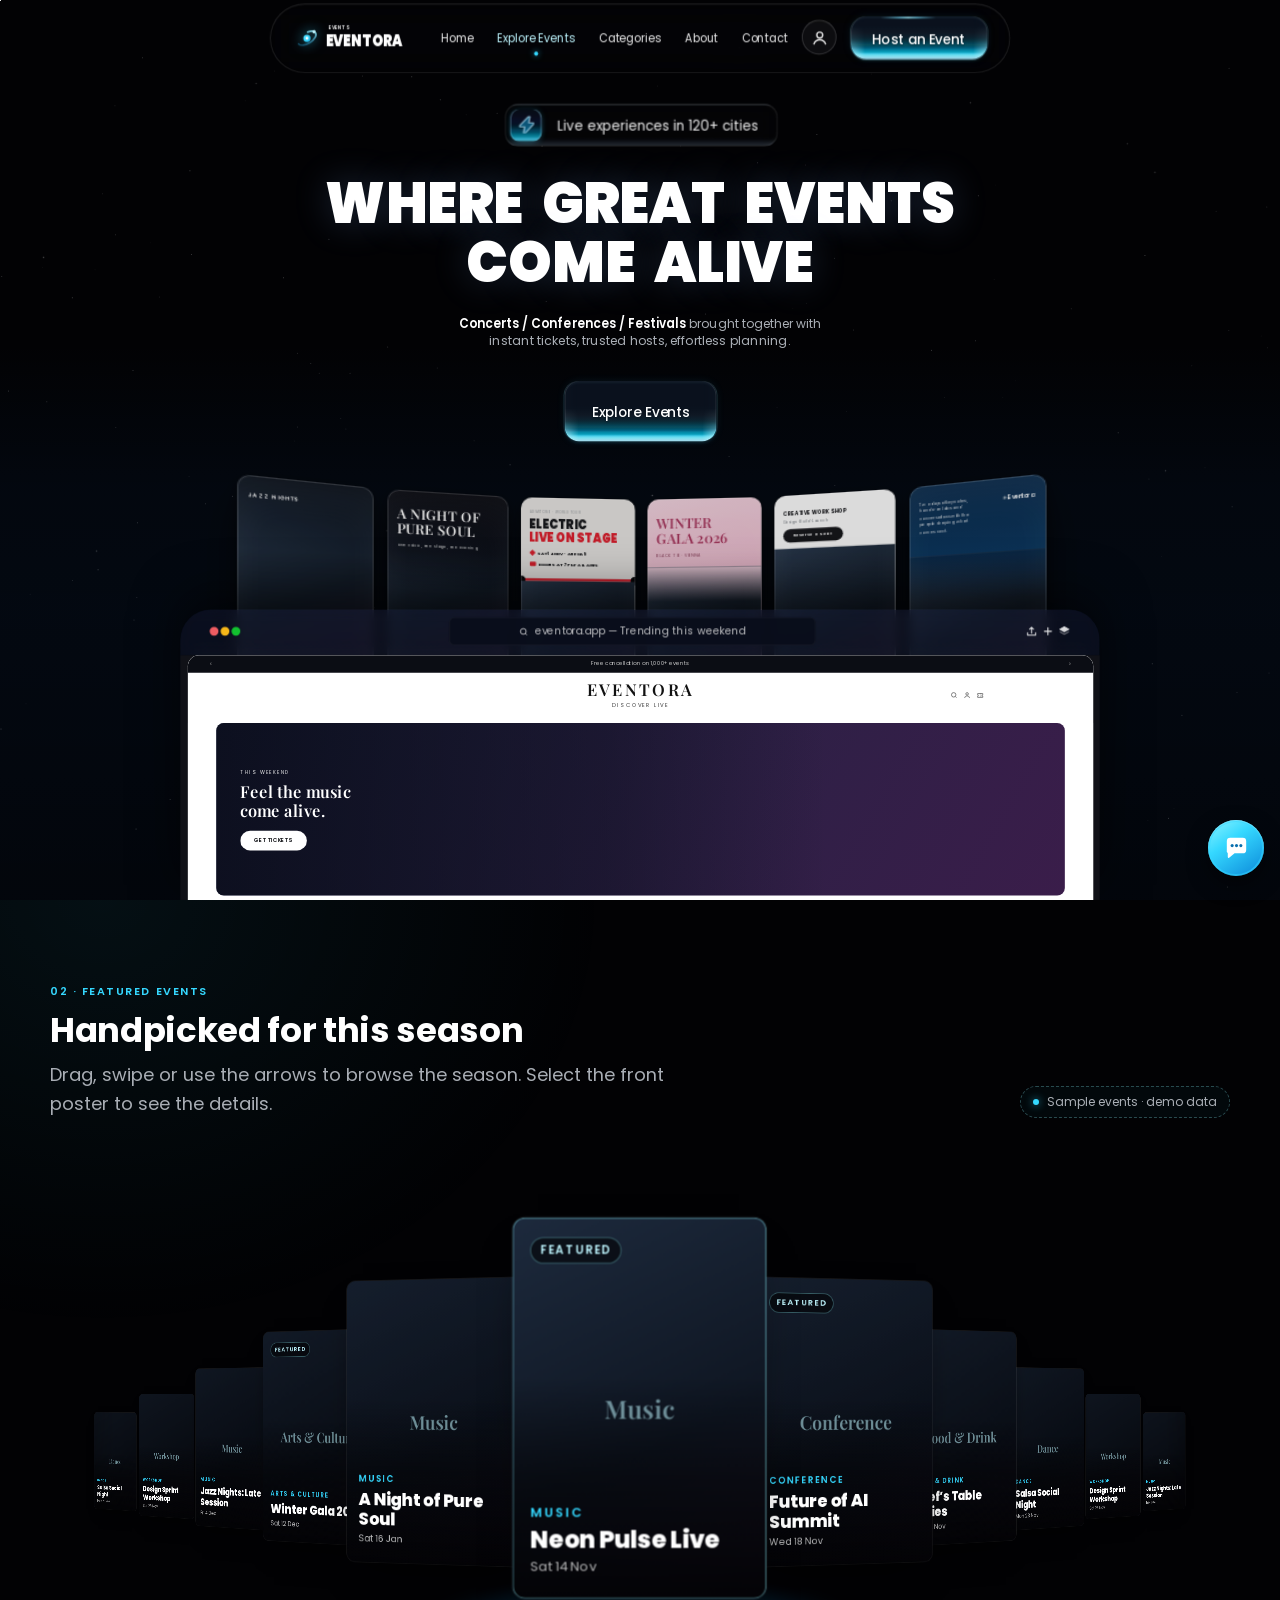
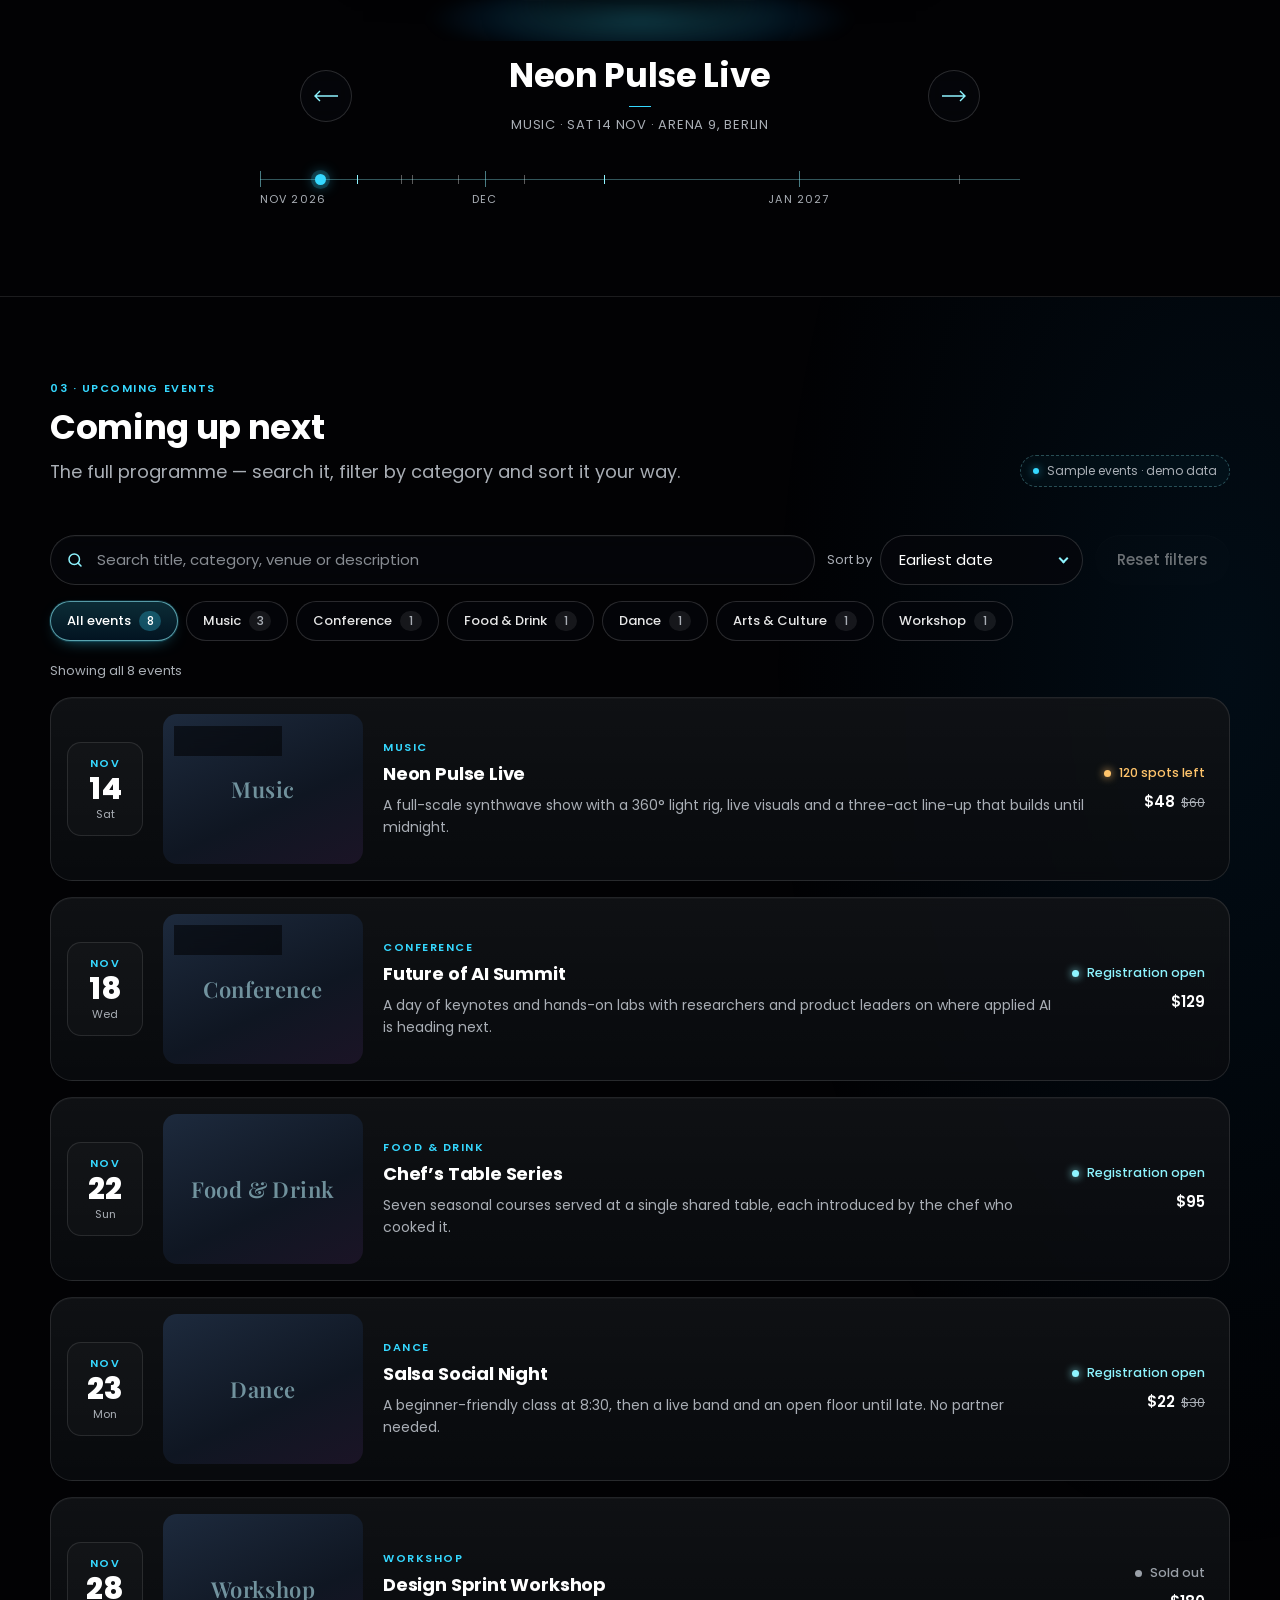
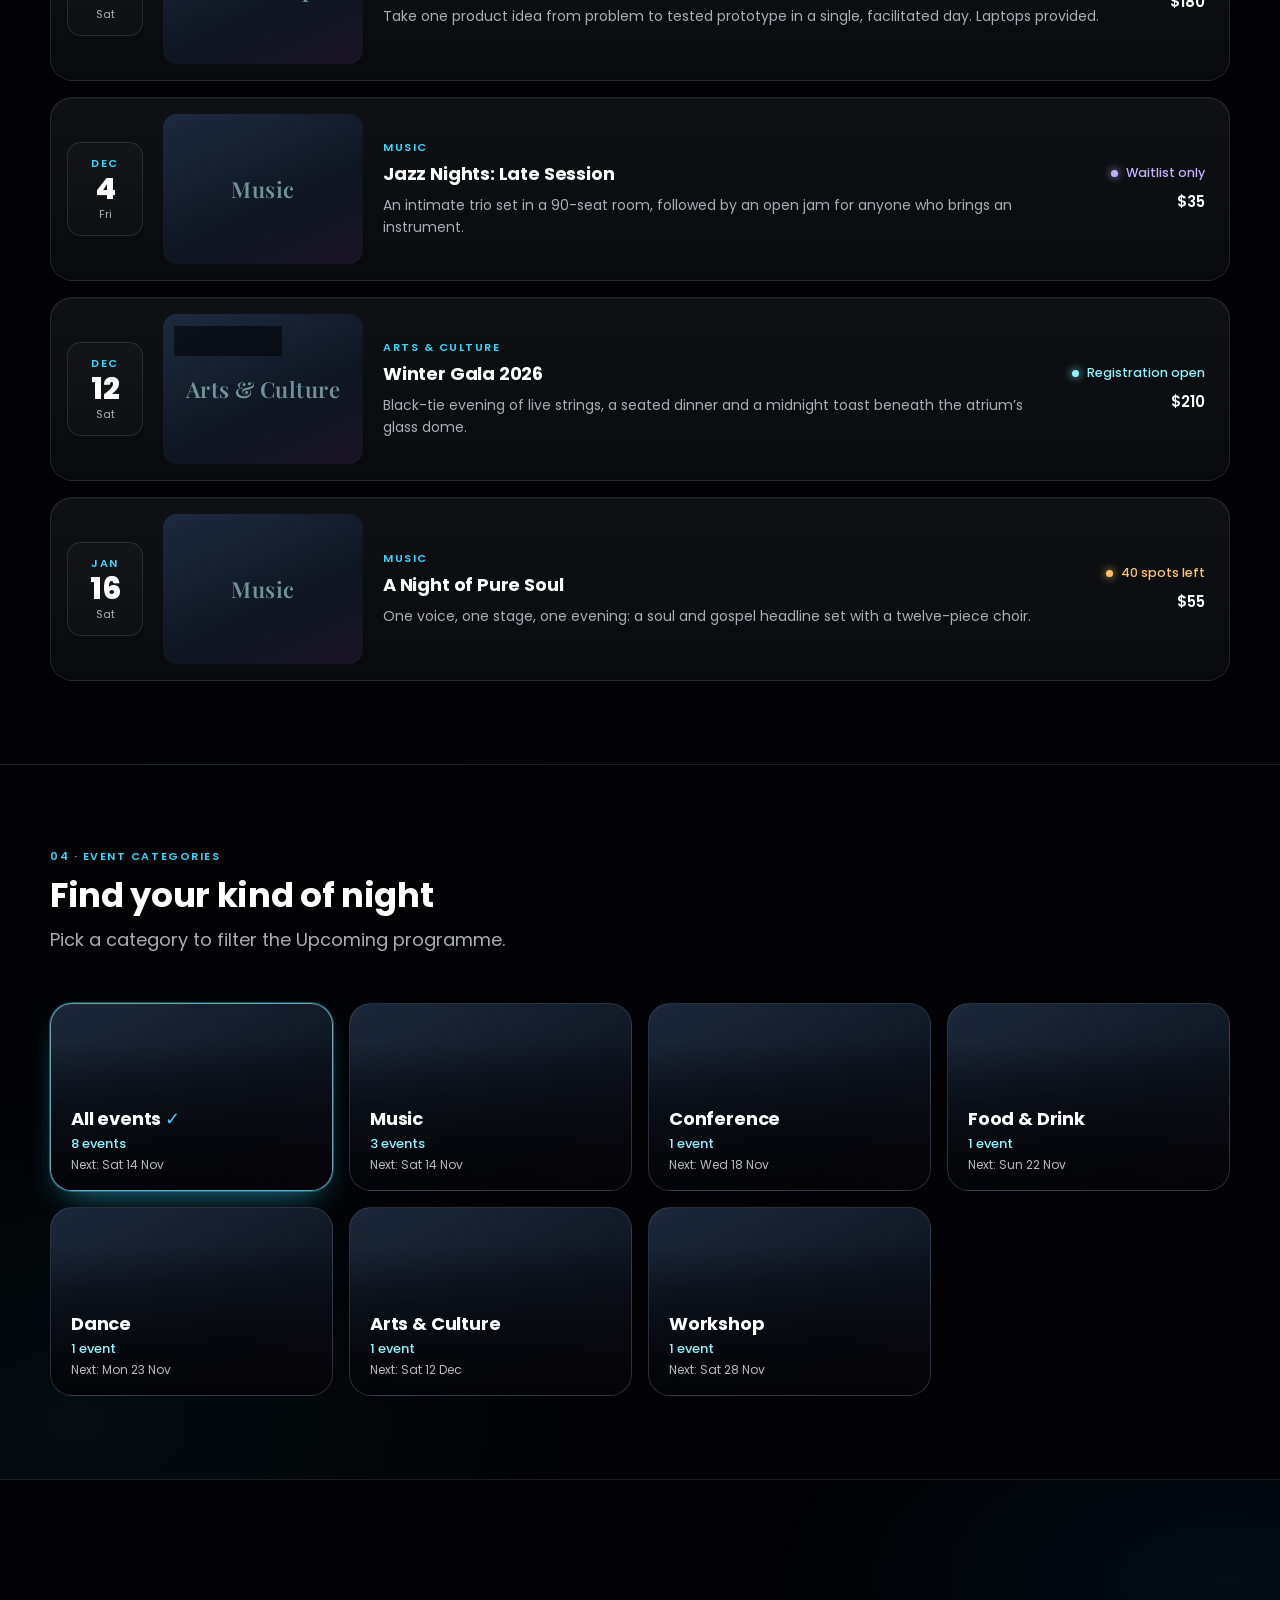
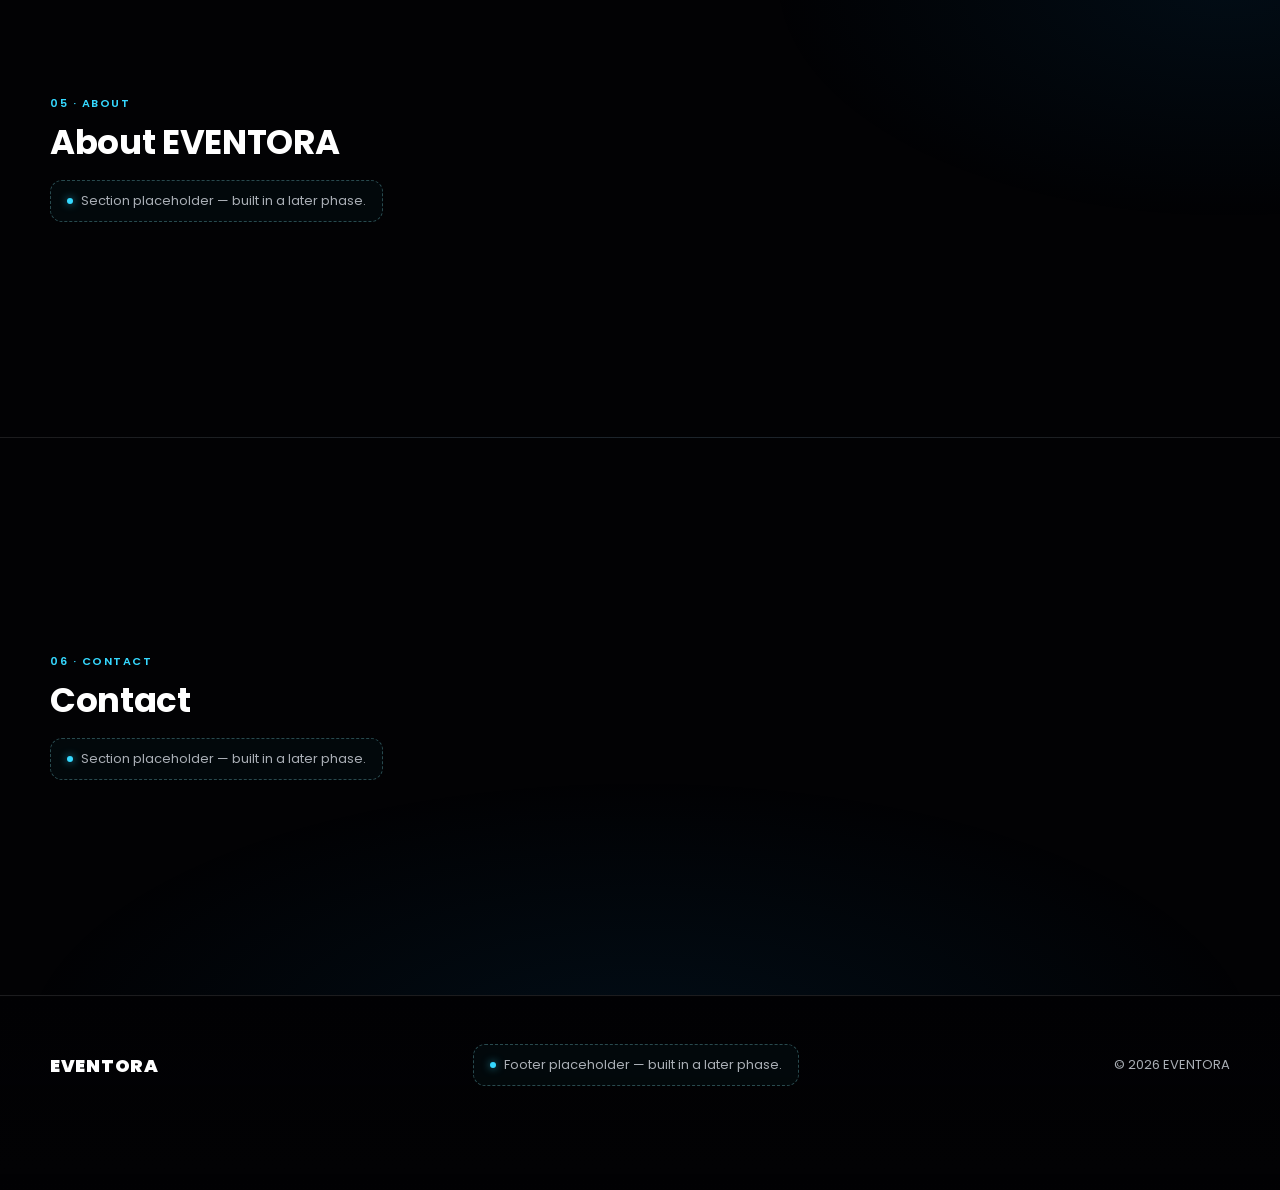
==== commit 363e90b2: "Phase 8: accounts, profiles, roles, host applications and dashboards Sign up / sign in (remember me)" ====
--- a/index.html
+++ b/index.html
@@ -91,6 +91,7 @@
           <a href="#about" data-nav="about">About</a>
           <a href="#contact" data-nav="contact">Contact</a>
         </div>
+        <a class="acct" id="acctLink" href="login.html" aria-label="Sign in"><span class="acct__badge" aria-hidden="true"></span><span class="acct__label">Sign in</span></a>
         <a class="btn" href="host.html"><span id="ctaLabel">Host an Event</span></a>
       </div>
     </nav>
@@ -375,6 +376,11 @@
 
   <script src="js/core.js"></script>
   <script src="js/events.js"></script>
+  <script src="js/validate.js"></script>
+  <script src="js/registrations.js"></script>
+  <script src="js/auth.js"></script>
+  <script src="js/hosting.js"></script>
+  <script src="js/account-nav.js"></script>
   <script src="js/data.js"></script>
   <script src="js/starfield.js"></script>
   <script src="js/carousel.js"></script>
--- a/css/components.css
+++ b/css/components.css
@@ -163,3 +163,36 @@
   70%  { transform: scale(1.4); opacity: 0; }
   100% { opacity: 0; }
 }
+
+/* ---------- Account entry (Phase 8, js/account-nav.js) ----------
+   Sits in the empty gap between the link row (ends x≈473) and the nav CTA
+   (starts x≈531), centred on x≈502 and on the CTA's mid-line — nothing else
+   in the pill moves. */
+.acct {
+  position: absolute; left: 486px; top: 14px; width: 32px; height: 32px;
+  display: grid; place-items: center;
+  border-radius: var(--radius-full);
+  color: var(--c-ink-92);
+  transition: transform var(--dur-base) var(--ease-std), filter var(--dur-base);
+}
+.acct__badge {
+  display: grid; place-items: center; width: 32px; height: 32px; overflow: hidden;
+  border-radius: var(--radius-full);
+  background: rgba(255, 255, 255, .045);
+  border: 1px solid var(--c-line-15);
+  box-shadow: var(--shadow-inset-top);
+  font-size: 13px; font-weight: var(--fw-bold); line-height: 1;
+}
+.acct__badge svg { width: 17px; height: 17px; }
+.acct__badge img { width: 100%; height: 100%; object-fit: cover; }
+.acct.is-signed-in .acct__badge {
+  background: radial-gradient(circle at 50% 30%, rgba(142, 244, 255, .42), rgba(10, 134, 216, .3));
+  border-color: rgba(142, 244, 255, .55);
+  box-shadow: 0 0 12px rgba(53, 216, 255, .35);
+  color: var(--c-ink);
+}
+.acct__label {          /* visible in the narrow-screen menu only */
+  position: absolute; width: 1px; height: 1px; overflow: hidden; clip: rect(0 0 0 0); clip-path: inset(50%); white-space: nowrap;
+}
+.acct:hover { transform: translateY(-1px); filter: brightness(1.15); }
+.acct:focus-visible { outline: var(--focus-ring); outline-offset: 3px; }
--- a/css/responsive.css
+++ b/css/responsive.css
@@ -204,3 +204,18 @@
   .wa { width: 54px; height: 54px; right: 14px; bottom: 16px; }
   .wa svg { width: 29px; height: 29px; }
 }
+
+/* Account entry inside the burger panel (Phase 8) */
+@media (max-width: 1080px) {
+  .acct {
+    position: static; width: auto; height: auto;
+    display: flex; align-items: center; gap: 12px; justify-content: flex-start;
+    margin-top: 6px; padding: 9px 14px; border-radius: var(--radius-sm);
+    border-top: 1px solid var(--c-line-10);
+  }
+  .acct:hover { transform: none; background: rgba(255,255,255,.055); }
+  .acct__label { position: static; width: auto; height: auto; overflow: visible; clip: auto; clip-path: none; font-size: 15px; color: var(--c-ink-90); }
+}
+@media (max-width: 700px) {
+  .acct__label { font-size: 16px; }
+}
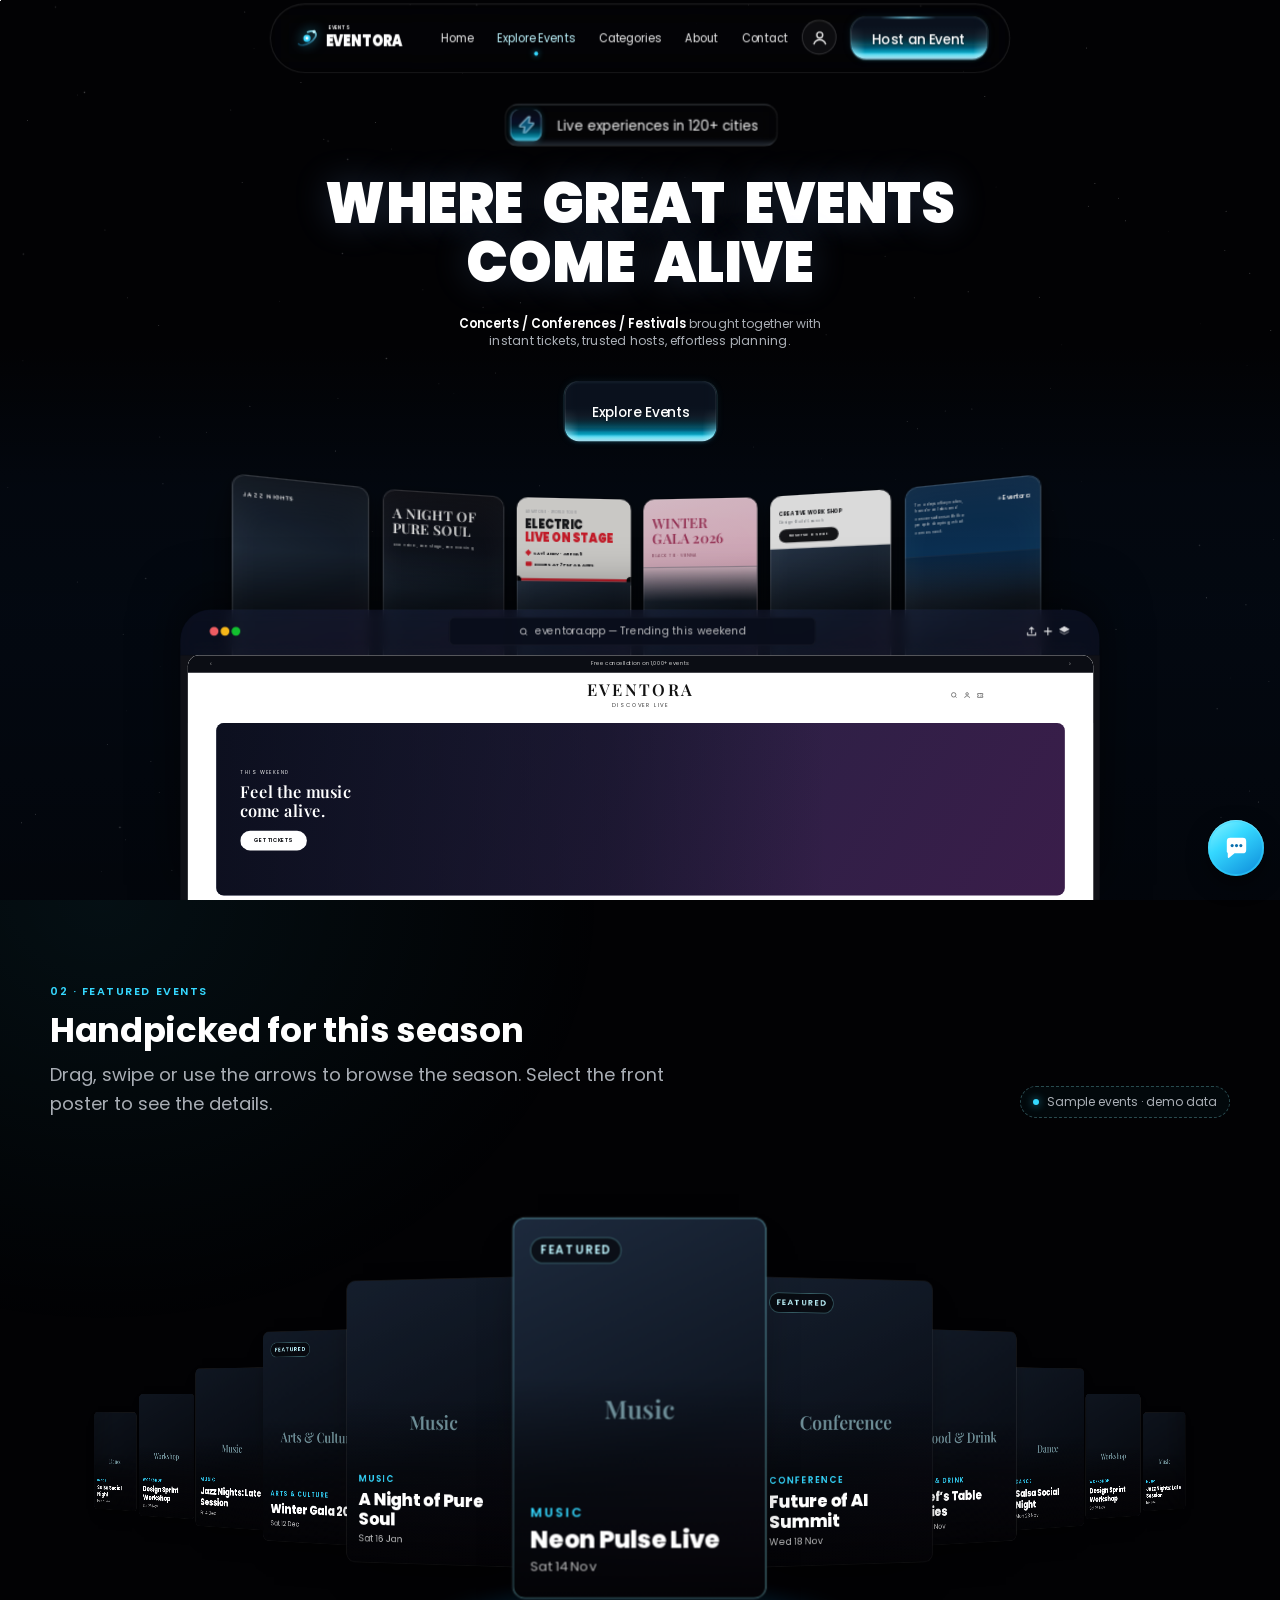
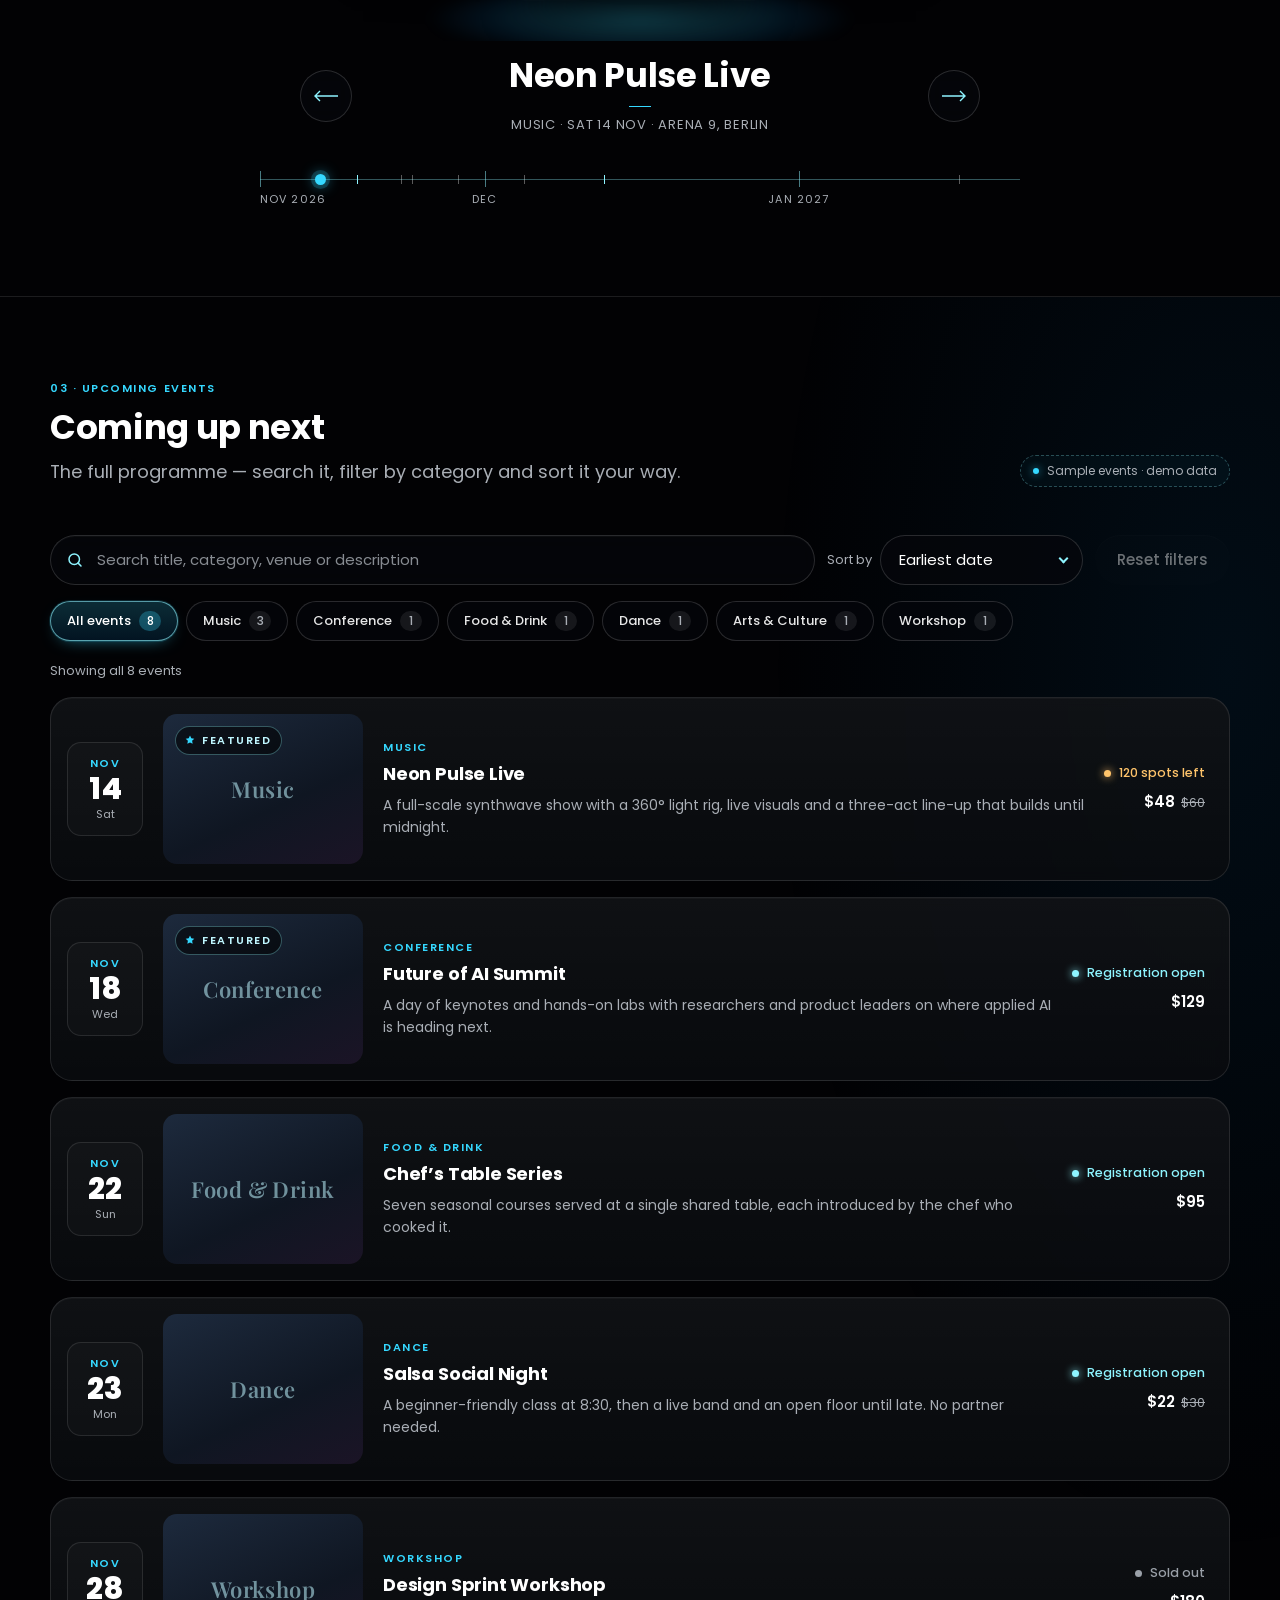
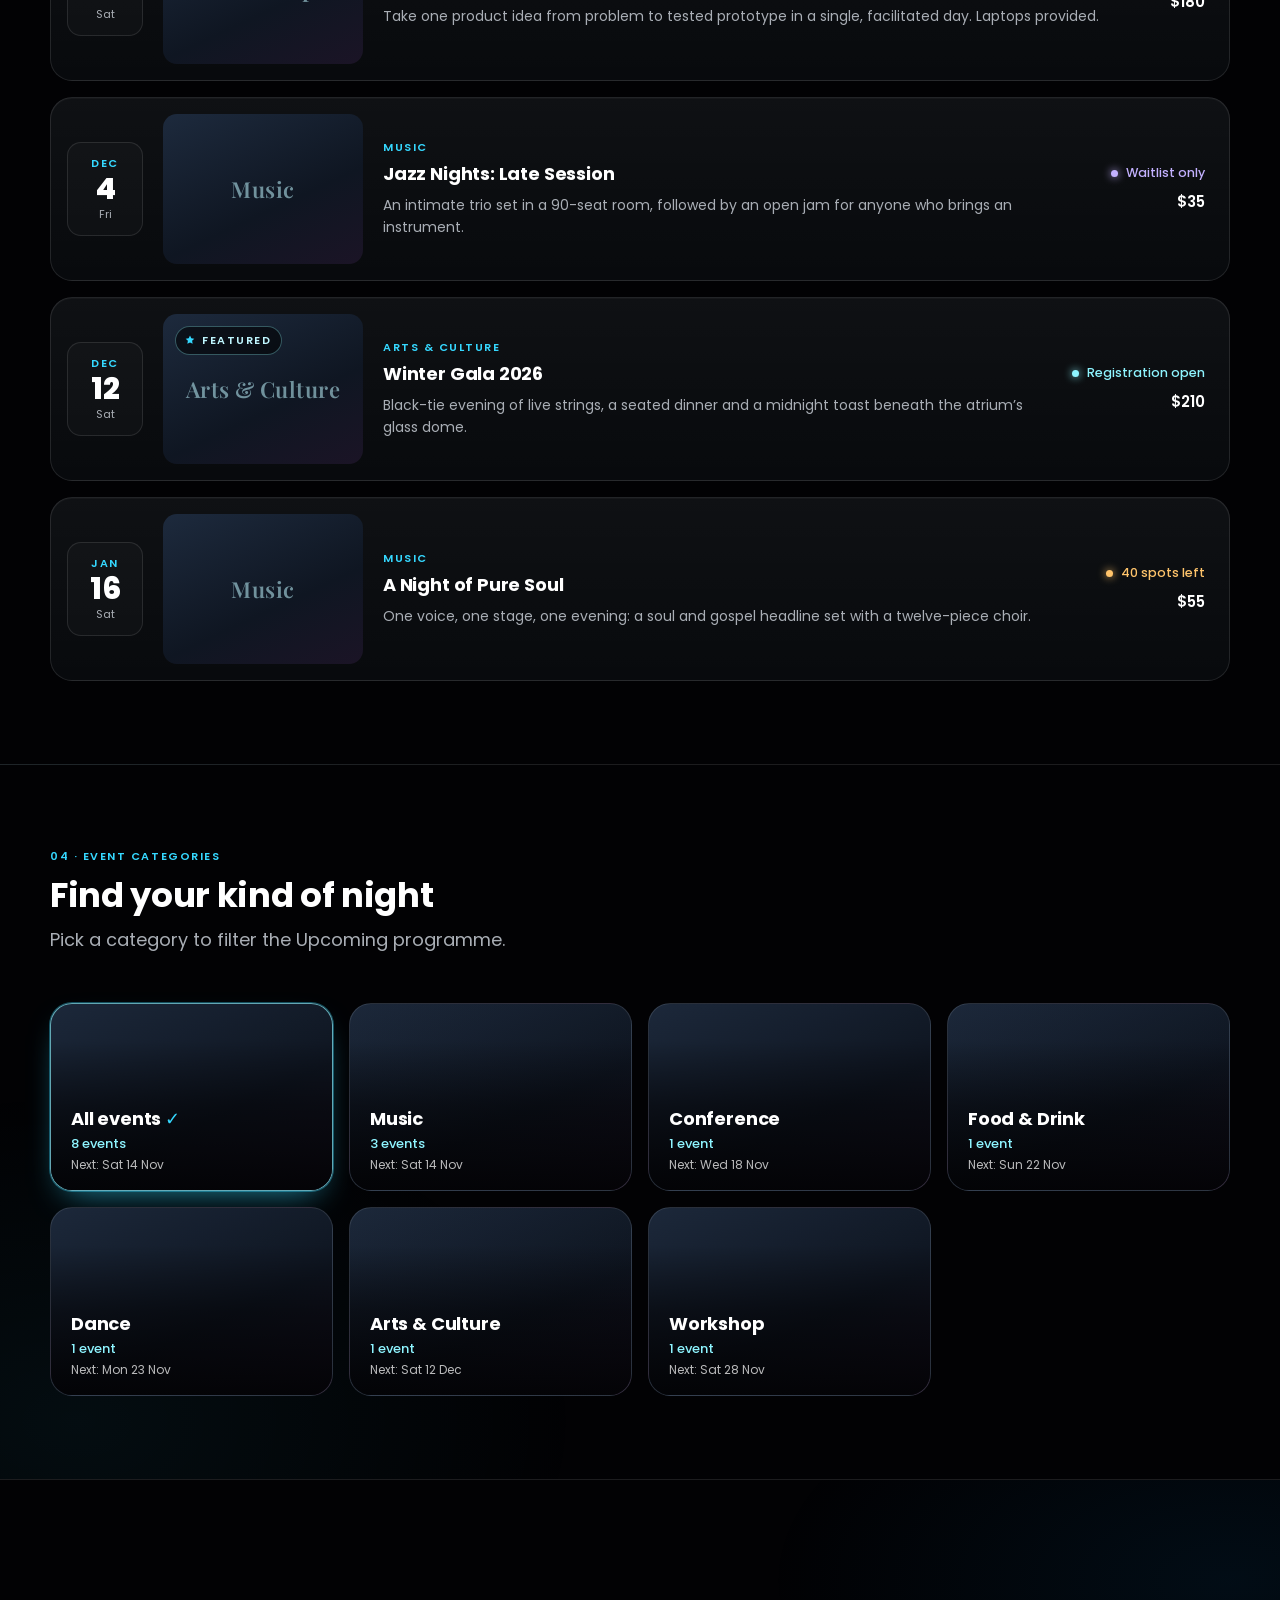
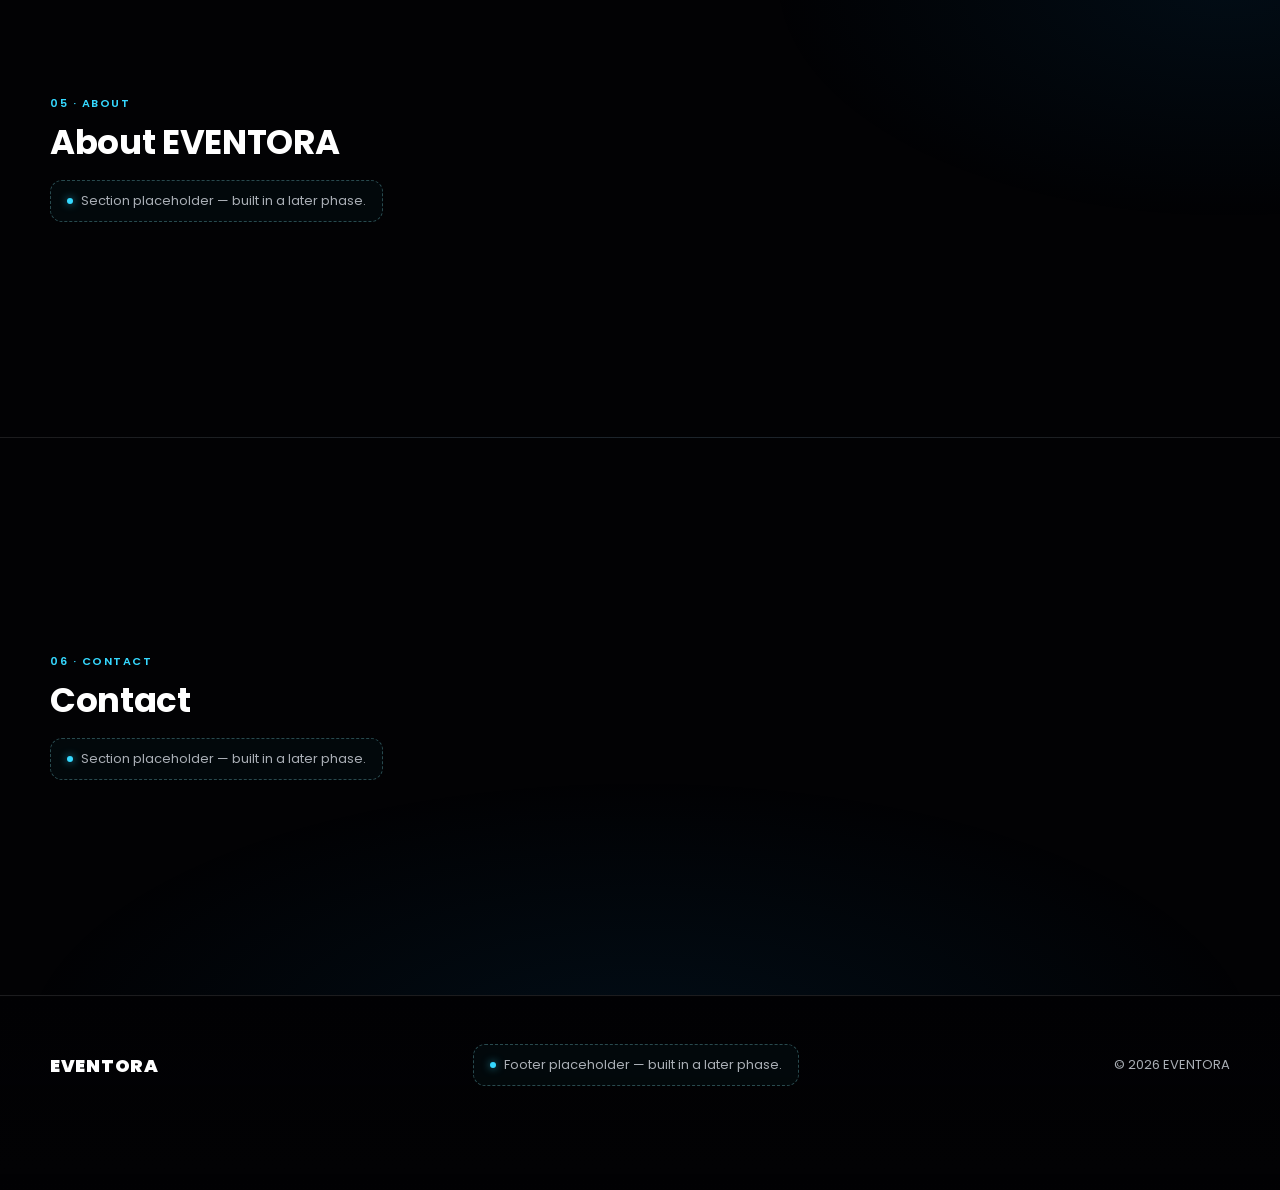
==== commit 570dd01e: "One cinematic event-details experience for every entry point The Explore panel's expansion animation" ====
--- a/index.html
+++ b/index.html
@@ -25,6 +25,7 @@
   <link rel="stylesheet" href="css/events.css">
   <link rel="stylesheet" href="css/filters.css">
   <link rel="stylesheet" href="css/explore.css">
+  <link rel="stylesheet" href="css/registration.css">
   <link rel="stylesheet" href="css/responsive.css">
   <link rel="stylesheet" href="css/motion.css">
 
@@ -326,7 +327,7 @@
     </div>
   </footer>
 
-  <!-- ============ EVENT DETAILS PANEL (grows out of the front poster) ============ -->
+  <!-- ============ EVENT DETAILS — the one details experience (js/event-detail.js) ============ -->
   <div class="explore-detail" id="exploreDetail" role="dialog" aria-modal="true" aria-labelledby="exploreDetailTitle" hidden>
     <div class="explore-detail__sheet" id="exploreSheet">
       <button type="button" class="btn-ghost explore-detail__close" id="exploreClose">
@@ -344,16 +345,19 @@
               <dt>Time</dt><dd><time data-x="time"></time></dd>
               <dt>Venue</dt><dd data-x="venue"></dd>
               <dt>Price</dt><dd data-x="price"></dd>
+              <dt>Availability</dt><dd data-x="spots"></dd>
             </dl>
           </div>
           <div class="xd-mask"><p class="xd-line lead" data-x="desc"></p></div>
           <div class="xd-mask">
-            <div class="xd-line cluster explore-detail__actions">
-              <a class="btn btn--lg" data-x="register" href="#"><span>Register now</span></a>
-              <a class="btn-ghost" data-x="link" href="#">Open event page</a>
-              <span class="demo-note">Sample event · demo data</span>
-            </div>
-          </div>
+            <div class="xd-line explore-detail__cta">
+              <!-- Register now / sign-in prompt / sold-out notice: js/registration-form.js -->
+              <div class="register-cta explore-detail__actions" data-x="actions"></div>
+              <span class="demo-note" data-x="demo">Sample event · demo data</span>
+            </div>
+          </div>
+          <!-- registration form + confirmation (QR) open here, inside the panel -->
+          <div class="explore-detail__register" data-x="register-host"></div>
         </div>
         <figure class="explore-detail__media" data-x="media">
           <img alt="" decoding="async" width="600" height="900" sizes="(max-width: 900px) 70vw, 34vw">
@@ -374,6 +378,93 @@
     </svg>
   </a>
 
+
+  <!-- Registration form + confirmation. Cloned by js/registration-form.js
+       into the event-details panel when the event takes registrations. -->
+  <template id="registerTemplate">
+    <section class="register" id="register" aria-labelledby="registerTitle" hidden>
+      <div class="container">
+        <div class="register__card">
+          <div class="register__view register__view--form" data-view="form">
+            <header class="register__head">
+              <p class="eyebrow" data-r="kicker">Registration</p>
+              <h2 class="heading-2" id="registerTitle" data-r="title">Register for this event</h2>
+              <p class="register__intro">All fields are required.</p>
+            </header>
+
+            <form class="register__form" id="registerForm" novalidate>
+              <div class="field field--event">
+                <label class="field__label" for="regEvent">Selected event</label>
+                <input class="field__input" id="regEvent" name="event" type="text" readonly aria-readonly="true" aria-describedby="regEventHint">
+                <p class="field__hint" id="regEventHint" data-r="when"></p>
+              </div>
+
+              <div class="field field--wide">
+                <label class="field__label" for="regName">Full name</label>
+                <input class="field__input" id="regName" name="name" type="text" autocomplete="name"
+                       autocapitalize="words" spellcheck="false" maxlength="80" required aria-describedby="regNameError">
+                <p class="field__error" id="regNameError" hidden></p>
+              </div>
+
+              <div class="field">
+                <label class="field__label" for="regEmail">Email address</label>
+                <input class="field__input" id="regEmail" name="email" type="email" autocomplete="email"
+                       inputmode="email" spellcheck="false" maxlength="254" required aria-describedby="regEmailError">
+                <p class="field__error" id="regEmailError" hidden></p>
+              </div>
+
+              <div class="field">
+                <label class="field__label" for="regPhone">Phone number</label>
+                <input class="field__input" id="regPhone" name="phone" type="tel" autocomplete="tel"
+                       inputmode="tel" maxlength="24" required aria-describedby="regPhoneHint regPhoneError">
+                <p class="field__hint" id="regPhoneHint">Include your country code, e.g. +44 20 7946 0958.</p>
+                <p class="field__error" id="regPhoneError" hidden></p>
+              </div>
+
+              <div class="register__actions">
+                <button class="btn btn--lg register__submit" type="submit"><span data-r="submit">Complete registration</span></button>
+                <p class="register__privacy">Saved on this device only (demo). We keep just your name, email and phone for this booking.</p>
+              </div>
+              <p class="visually-hidden" id="regStatus" role="status"></p>
+            </form>
+          </div>
+
+          <div class="register__view register__done" data-view="done" tabindex="-1" aria-labelledby="doneTitle" hidden>
+            <span class="register__check" aria-hidden="true">
+              <svg viewBox="0 0 24 24" fill="none" stroke="currentColor" stroke-width="2.4" stroke-linecap="round" stroke-linejoin="round"><path d="M5 12.5l4.5 4.5L19 7.5"/></svg>
+            </span>
+            <p class="eyebrow" data-d="kicker">Confirmed</p>
+            <h2 class="heading-2" id="doneTitle" data-d="title">You’re registered</h2>
+            <p class="lead register__done-msg" data-d="msg"></p>
+
+            <div class="register__ticket">
+              <div class="register__id">
+                <div class="register__id-text">
+                  <span class="register__id-label">Registration ID</span>
+                  <code class="register__id-code" data-d="id"></code>
+                  <span class="register__id-hint">Show this QR code at check-in.</span>
+                </div>
+                <figure class="register__qr" data-d="qr"></figure>
+              </div>
+              <dl class="register__summary">
+                <dt>Event</dt><dd data-d="event"></dd>
+                <dt>When</dt><dd data-d="when"></dd>
+                <dt>Venue</dt><dd data-d="venue"></dd>
+                <dt>Name</dt><dd data-d="name"></dd>
+                <dt>Email</dt><dd data-d="email"></dd>
+              </dl>
+            </div>
+
+            <p class="register__note" data-d="note"></p>
+            <div class="cluster register__done-actions">
+              <a class="btn btn--md" data-d="mine" href="my-registrations.html"><span>View my registrations</span></a>
+              <button class="btn-ghost" type="button" data-d="again">Register someone else</button>
+            </div>
+          </div>
+        </div>
+      </div>
+    </section>
+  </template>
   <script src="js/core.js"></script>
   <script src="js/events.js"></script>
   <script src="js/validate.js"></script>
@@ -388,6 +479,9 @@
   <script src="js/event-cards.js"></script>
   <script src="js/event-filters.js"></script>
   <script src="js/explore-carousel.js"></script>
+  <script src="js/qr.js"></script>
+  <script src="js/registration-form.js"></script>
+  <script src="js/event-detail.js"></script>
   <script src="js/fitter.js"></script>
   <script src="js/layout.js"></script>
   <script src="js/nav.js"></script>
--- a/css/explore.css
+++ b/css/explore.css
@@ -224,3 +224,20 @@
   .explore__arrow, .explore__glow { transition: none; }
 }
 .explore-tl__month--start .explore-tl__label { transform: none; }   /* left-aligned at the edge */
+
+/* ---------- Details panel: actions + registration (one details experience) ---------- */
+.explore-detail__cta { display: flex; flex-wrap: wrap; align-items: center; gap: var(--space-3) var(--space-4); }
+.explore-detail__cta .register-cta { margin: 0; }
+.explore-detail__cta .register-cta__btn { min-width: 220px; }
+.explore-detail__cta .demo-note[hidden] { display: none; }
+.explore-detail__register { width: 100%; }
+.explore-detail__register:empty { display: none; }
+/* the Phase 6 form/confirmation card, sitting inside the panel's info column */
+.explore-detail .register { padding-top: var(--space-4); scroll-margin-top: 72px; }
+.explore-detail .register > .container { padding: 0; margin: 0; width: auto; max-width: none; }
+.explore-detail .register__card { max-width: none; margin: 0; padding: clamp(20px, 3vw, 32px); }
+.explore-detail .register__form { grid-template-columns: 1fr; }
+@media (max-width: 700px) {
+  .explore-detail__cta { flex-direction: column; align-items: stretch; }
+  .explore-detail__cta .register-cta__btn { width: 100%; }
+}
--- a/css/registration.css
+++ b/css/registration.css
@@ -0,0 +1,214 @@
+/* =========================================================================
+   REGISTRATION — CTA in the event details, the form card and the
+   confirmation (event.html, js/registration-form.js). Same glass, hairline
+   and cyan language as the event cards, filters and nav.
+   ========================================================================= */
+
+/* ---------- CTA in the event details ---------- */
+.register-cta { display: grid; gap: var(--space-3); justify-items: start; margin-top: var(--space-1); }
+.register-cta__btn { min-width: 220px; }
+.register-cta__mine {
+  display: inline-flex; flex-wrap: wrap; align-items: center; gap: 6px;
+  font-size: var(--fs-small); color: var(--c-ink-90);
+}
+.register-cta__mine[hidden] { display: none; }
+.register-cta__manage {
+  margin-left: 4px; color: var(--c-cyan-pale); font-weight: var(--fw-semibold);
+  text-decoration: underline; text-underline-offset: 3px; text-decoration-color: rgba(142, 244, 255, .4);
+}
+.register-cta__manage:hover { color: var(--c-ink); }
+.register-cta__mine code { font: inherit; font-weight: var(--fw-semibold); color: var(--c-cyan-pale); letter-spacing: .04em; }
+.register-cta__tick {
+  display: inline-grid; place-items: center; width: 18px; height: 18px; border-radius: var(--radius-full);
+  background: rgba(53, 216, 255, .16); color: var(--c-cyan); font-size: 11px; font-weight: var(--fw-bold);
+}
+.register-cta__closed {
+  padding: var(--space-3) var(--space-4);
+  border-radius: var(--radius-md);
+  border: 1px solid var(--c-line-15);
+  background: rgba(255, 255, 255, .03);
+  color: var(--c-muted); font-size: var(--fs-small);
+}
+
+/* ---------- Section + card ---------- */
+.register {
+  padding-top: var(--space-16);
+  scroll-margin-top: calc(var(--nav-offset, 96px) + var(--space-2));
+  opacity: 0; transform: translateY(16px);
+  transition: opacity .5s var(--ease-expo), transform .6s var(--ease-expo);
+}
+.register.is-open { opacity: 1; transform: none; }
+
+.register__card {
+  position: relative; overflow: hidden;
+  max-width: 760px; margin-inline: auto;
+  padding: clamp(24px, 4vw, 44px);
+  border-radius: var(--radius-xl);
+  border: 1px solid var(--c-line-15);
+  background:
+    radial-gradient(120% 70% at 0% 0%, rgba(53, 216, 255, .09), transparent 60%),
+    var(--c-card-surface);
+  -webkit-backdrop-filter: var(--glass-blur-lg); backdrop-filter: var(--glass-blur-lg);
+  box-shadow: var(--shadow-panel);
+}
+/* thin cyan light along the top edge, like the glow buttons */
+.register__card::before {
+  content: ""; position: absolute; left: 12%; right: 12%; top: 0; height: 1px;
+  background: linear-gradient(90deg, transparent, rgba(142, 244, 255, .6), transparent);
+}
+.register__view[hidden] { display: none; }
+.register__view:focus { outline: none; }
+
+.register__head { display: grid; gap: var(--space-2); margin-bottom: var(--space-6); }
+.register__intro { font-size: var(--fs-small); color: var(--c-muted); }
+
+/* ---------- Form ---------- */
+.register__form {
+  display: grid; gap: var(--space-5) var(--space-4);
+  grid-template-columns: repeat(2, minmax(0, 1fr));
+}
+.field { display: grid; gap: var(--space-2); align-content: start; min-width: 0; }
+.field--event, .field--wide, .register__actions { grid-column: 1 / -1; }
+
+.field__label { font-size: var(--fs-small); font-weight: var(--fw-semibold); color: var(--c-ink-92); }
+.field__input {
+  width: 100%; height: 52px; padding: 0 var(--space-4);
+  border-radius: var(--radius-md);
+  border: 1px solid var(--c-line-15);
+  background: rgba(6, 8, 12, .72);
+  box-shadow: var(--shadow-inset-top);
+  color: var(--c-ink); font: inherit; font-size: 16px;   /* 16px: no zoom-on-focus on iOS */
+  transition: border-color var(--dur-base), box-shadow var(--dur-base), background var(--dur-base);
+  -webkit-appearance: none; appearance: none;
+}
+.field__input:hover { border-color: rgba(142, 244, 255, .3); }
+.field__input:focus-visible {
+  outline: var(--focus-ring); outline-offset: var(--focus-offset);
+  border-color: rgba(142, 244, 255, .5);
+}
+.field__input[readonly] {
+  background: rgba(53, 216, 255, .06);
+  border-color: rgba(142, 244, 255, .28);
+  font-weight: var(--fw-semibold); cursor: default;
+}
+.field__hint { font-size: var(--fs-small); color: var(--c-muted); }
+
+.field.is-valid .field__input { border-color: rgba(142, 244, 255, .4); }
+.field.is-invalid .field__input {
+  border-color: rgba(255, 128, 140, .75);
+  box-shadow: 0 0 0 3px rgba(255, 96, 112, .12);
+}
+.field__error {
+  display: flex; gap: 6px; align-items: flex-start;
+  font-size: var(--fs-small); line-height: var(--lh-snug); color: #ff9aa4;
+  animation: reg-error .25s var(--ease-std);
+}
+.field__error::before {
+  content: "!"; flex: 0 0 auto;
+  display: inline-grid; place-items: center; width: 16px; height: 16px; margin-top: 1px;
+  border-radius: var(--radius-full); background: rgba(255, 110, 124, .2);
+  font-size: 11px; font-weight: var(--fw-bold);
+}
+.field__error[hidden] { display: none; }
+@keyframes reg-error { from { opacity: 0; transform: translateY(-3px); } }
+
+.register__actions {
+  display: flex; flex-wrap: wrap; align-items: center; gap: var(--space-3) var(--space-5);
+  margin-top: var(--space-2);
+}
+.register__submit { min-width: 250px; }
+.register__submit.is-busy { opacity: .75; filter: none; cursor: progress; }
+.register__privacy { flex: 1 1 220px; font-size: var(--fs-small); color: var(--c-muted); }
+
+/* ---------- Confirmation ---------- */
+.register__done { display: grid; gap: var(--space-3); justify-items: start; }
+.register__check {
+  display: grid; place-items: center; width: 56px; height: 56px; margin-bottom: var(--space-2);
+  border-radius: var(--radius-full);
+  background: radial-gradient(circle at 50% 35%, rgba(142, 244, 255, .35), rgba(10, 134, 216, .22));
+  border: 1px solid rgba(142, 244, 255, .5);
+  box-shadow: 0 0 28px rgba(53, 216, 255, .35);
+  color: var(--c-ink);
+}
+.register__check svg { width: 26px; height: 26px; }
+.register__check path { stroke-dasharray: 24; stroke-dashoffset: 0; animation: reg-tick .6s .15s var(--ease-expo) both; }
+@keyframes reg-tick { from { stroke-dashoffset: 24; } }
+.register__done.is-duplicate .register__check {
+  background: radial-gradient(circle at 50% 35%, rgba(255, 196, 107, .32), rgba(160, 110, 20, .2));
+  border-color: rgba(255, 196, 107, .55);
+  box-shadow: 0 0 28px rgba(255, 196, 107, .25);
+}
+.register__done-msg { max-width: 58ch; }
+
+.register__ticket {
+  width: 100%; margin-top: var(--space-3);
+  border-radius: var(--radius-lg);
+  border: var(--border-hairline);
+  background: rgba(6, 8, 12, .55);
+  overflow: hidden;
+}
+.register__id {
+  display: flex; align-items: center; justify-content: space-between; gap: var(--space-5);
+  padding: var(--space-4) var(--space-5);
+  border-bottom: 1px dashed rgba(142, 244, 255, .25);
+  background: linear-gradient(90deg, rgba(53, 216, 255, .1), transparent 70%);
+}
+.register__id-text { display: grid; gap: var(--space-1); min-width: 0; }
+.register__id-label {
+  font-size: var(--fs-caption); font-weight: var(--fw-semibold);
+  letter-spacing: var(--tracking-caps); text-transform: uppercase; color: var(--c-cyan);
+}
+.register__id-code {
+  font-family: ui-monospace, "Cascadia Mono", Consolas, monospace;
+  font-size: clamp(20px, 1.2rem + 1vw, 28px); font-weight: 700; letter-spacing: .08em;
+  color: var(--c-ink); text-shadow: 0 0 18px rgba(53, 216, 255, .35);
+}
+.register__id-hint { font-size: var(--fs-small); color: var(--c-muted); }
+
+/* QR tile: dark modules on white (inverted codes don't scan everywhere),
+   framed in the cyan hairline + glow of the rest of the ticket */
+.register__qr {
+  flex: 0 0 auto; margin: 0;
+  width: 132px; padding: 6px;
+  border-radius: var(--radius-sm);
+  background: #fff;
+  border: 1px solid rgba(142, 244, 255, .55);
+  box-shadow: 0 0 0 4px rgba(53, 216, 255, .08), 0 0 26px rgba(53, 216, 255, .28);
+  animation: reg-qr .5s .2s var(--ease-expo) both;
+}
+.register__qr[hidden] { display: none; }
+.register__qr svg { display: block; width: 100%; height: auto; border-radius: 4px; }
+@keyframes reg-qr { from { opacity: 0; transform: scale(.94); } }
+
+.register__summary {
+  display: grid; grid-template-columns: max-content 1fr; gap: var(--space-3) var(--space-6);
+  padding: var(--space-5);
+}
+.register__summary dt {
+  font-size: var(--fs-caption); font-weight: var(--fw-semibold);
+  letter-spacing: var(--tracking-caps); text-transform: uppercase; color: var(--c-muted);
+  padding-top: 3px;
+}
+.register__summary dd { font-size: var(--fs-body); color: var(--c-ink); overflow-wrap: anywhere; }
+
+.register__note { font-size: var(--fs-small); color: var(--c-muted); }
+.register__done-actions { margin-top: var(--space-2); }
+
+/* ---------- Responsive ---------- */
+@media (max-width: 700px) {
+  .register { padding-top: var(--space-10); }
+  .register__card { border-radius: var(--radius-lg); }
+  .register__form { grid-template-columns: 1fr; }
+  .register__submit, .register-cta__btn { width: 100%; min-width: 0; }
+  .register-cta { justify-self: stretch; justify-items: stretch; }
+  .register__summary { grid-template-columns: 1fr; gap: 2px; }
+  .register__summary dd + dt { margin-top: var(--space-3); }
+  .register__id { flex-direction: column; align-items: flex-start; }
+  .register__qr { align-self: center; width: 168px; }
+  .register__done-actions > * { flex: 1 1 100%; }
+}
+
+@media (prefers-reduced-motion: reduce) {
+  .register { transition: none; transform: none; }
+  .field__error, .register__check path, .register__qr { animation: none; }
+}
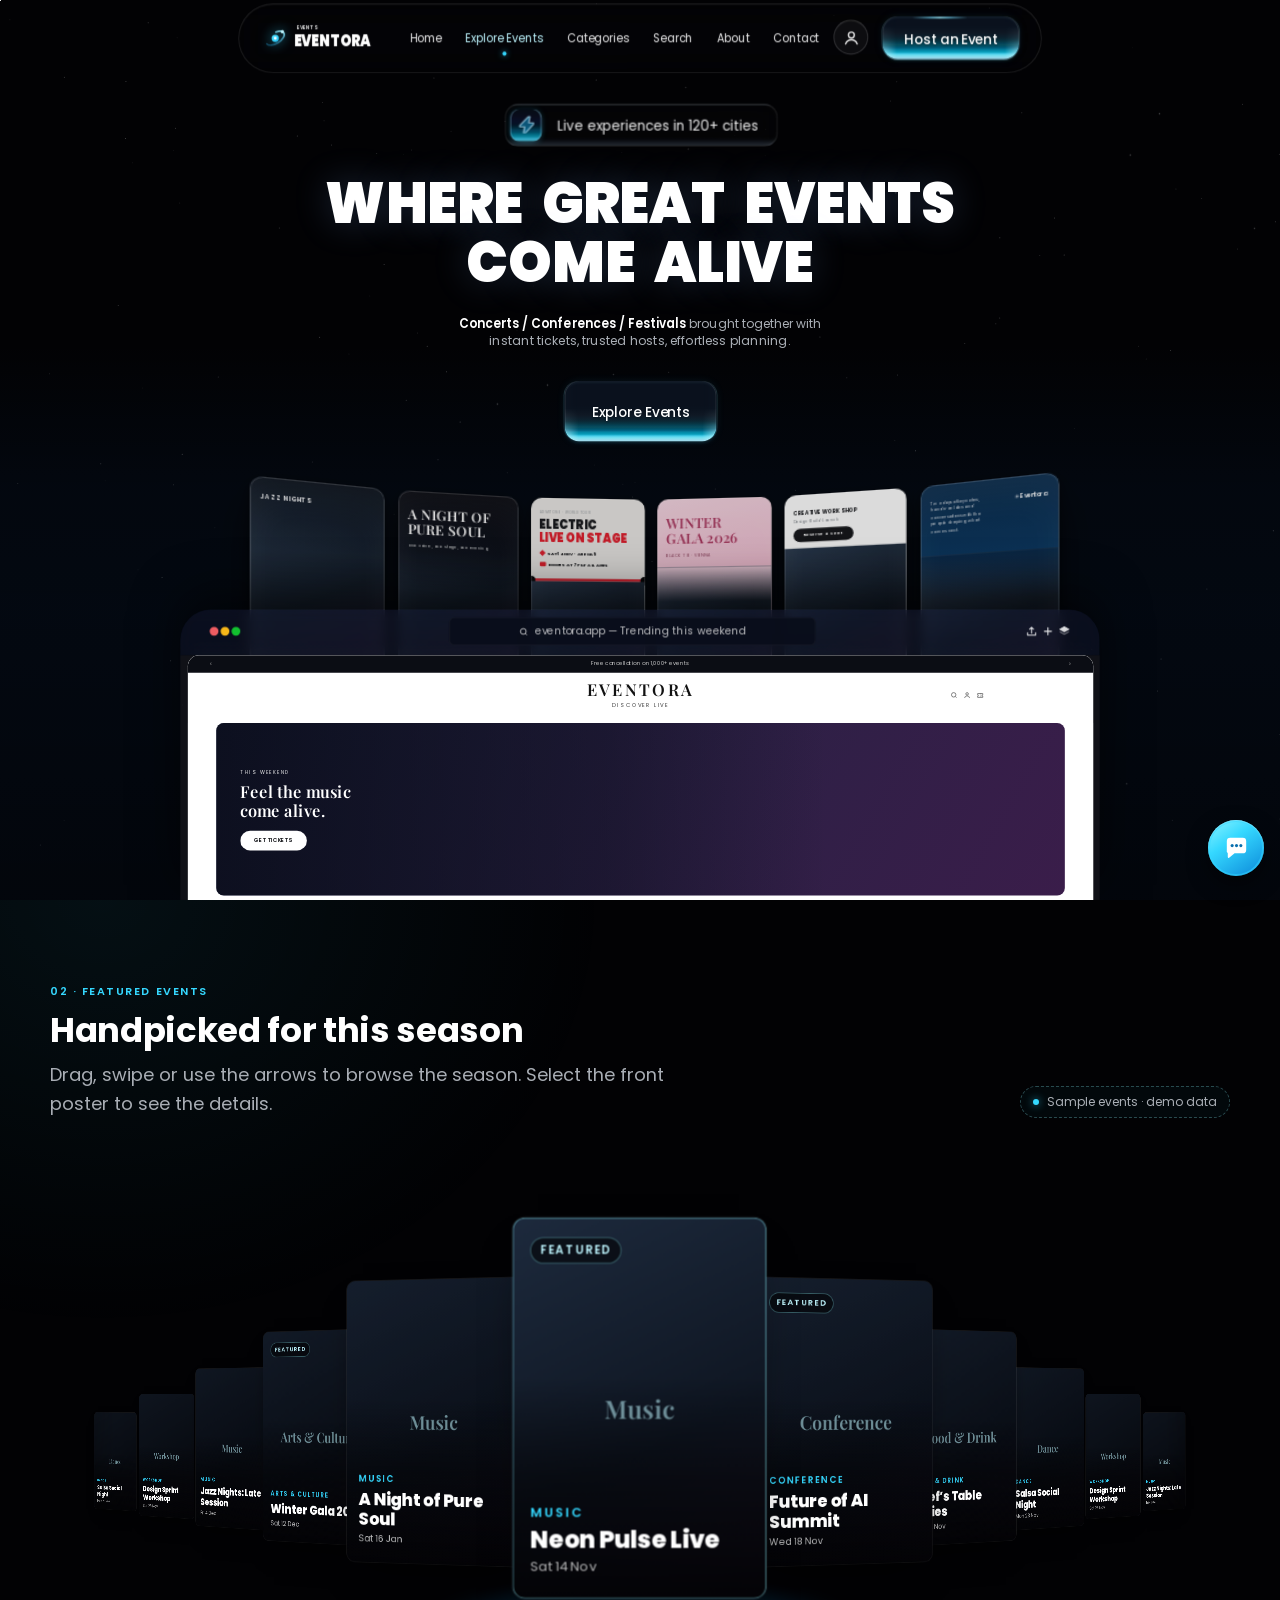
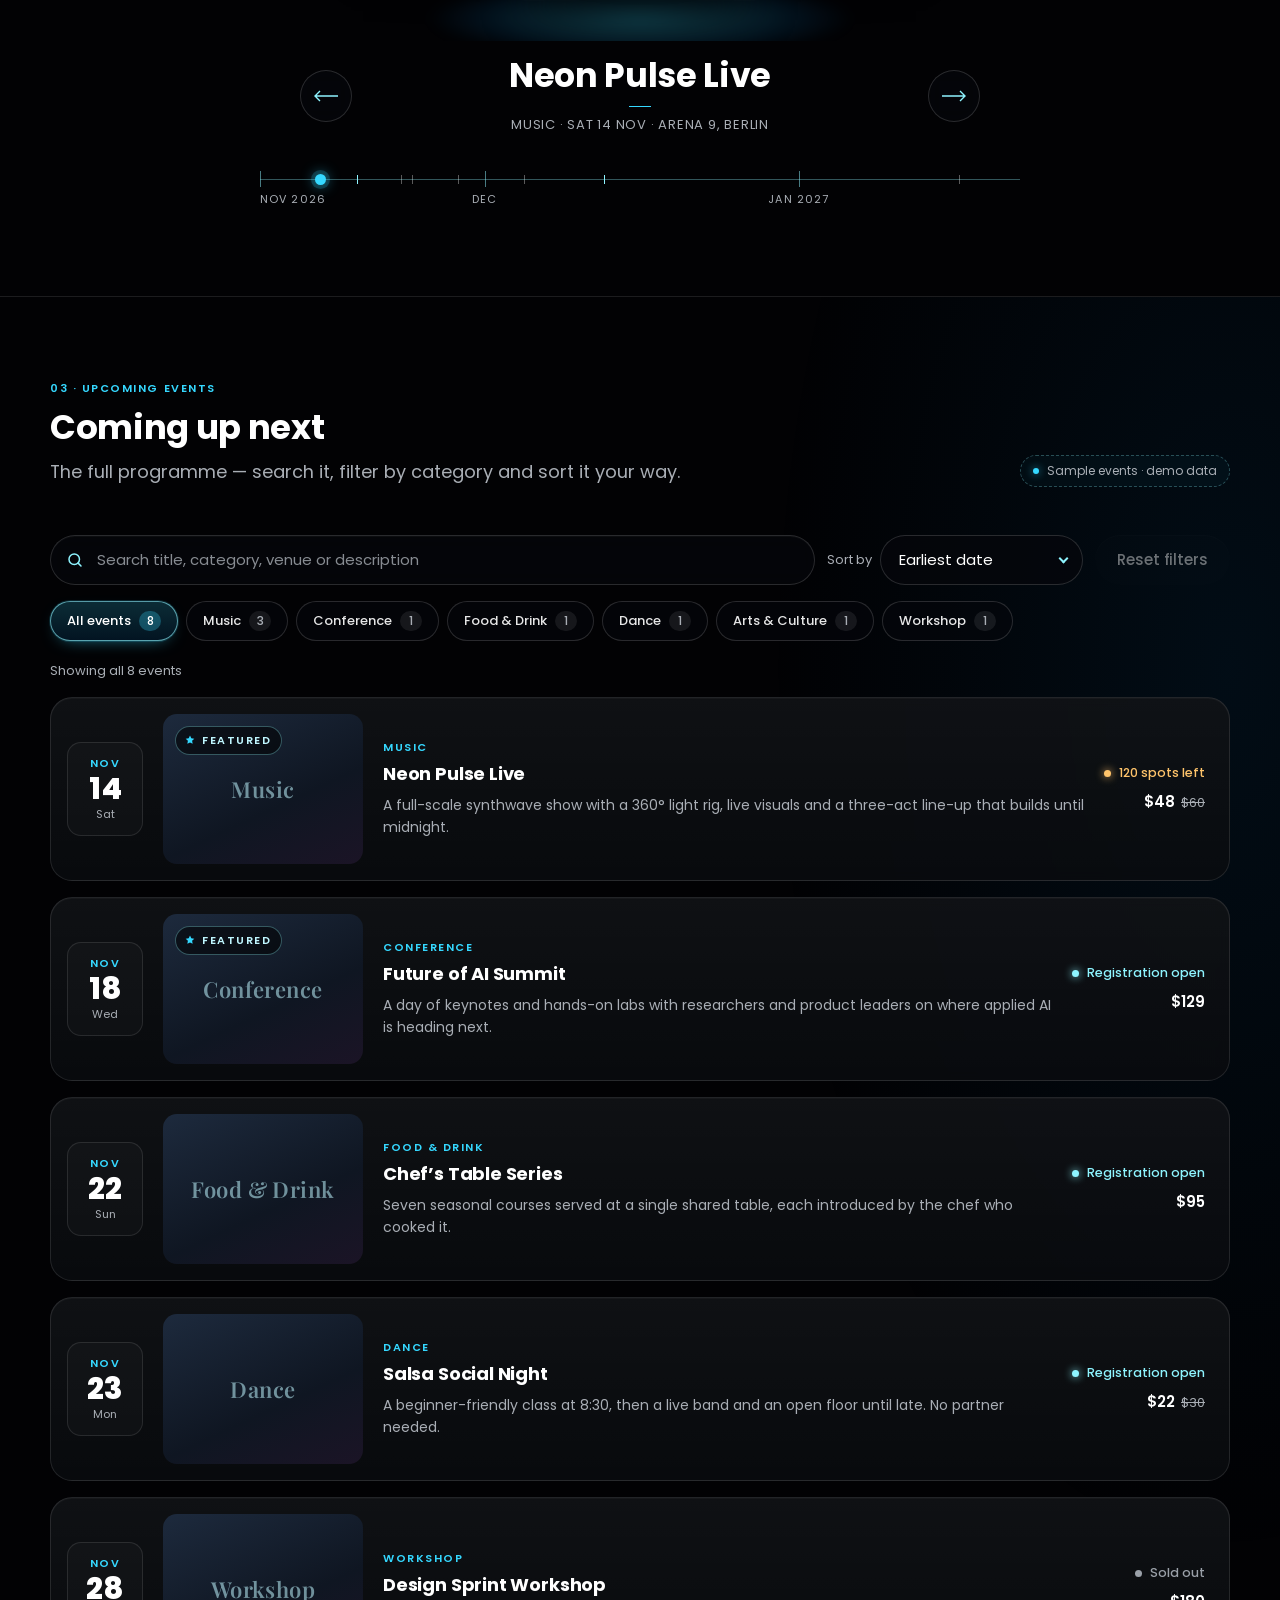
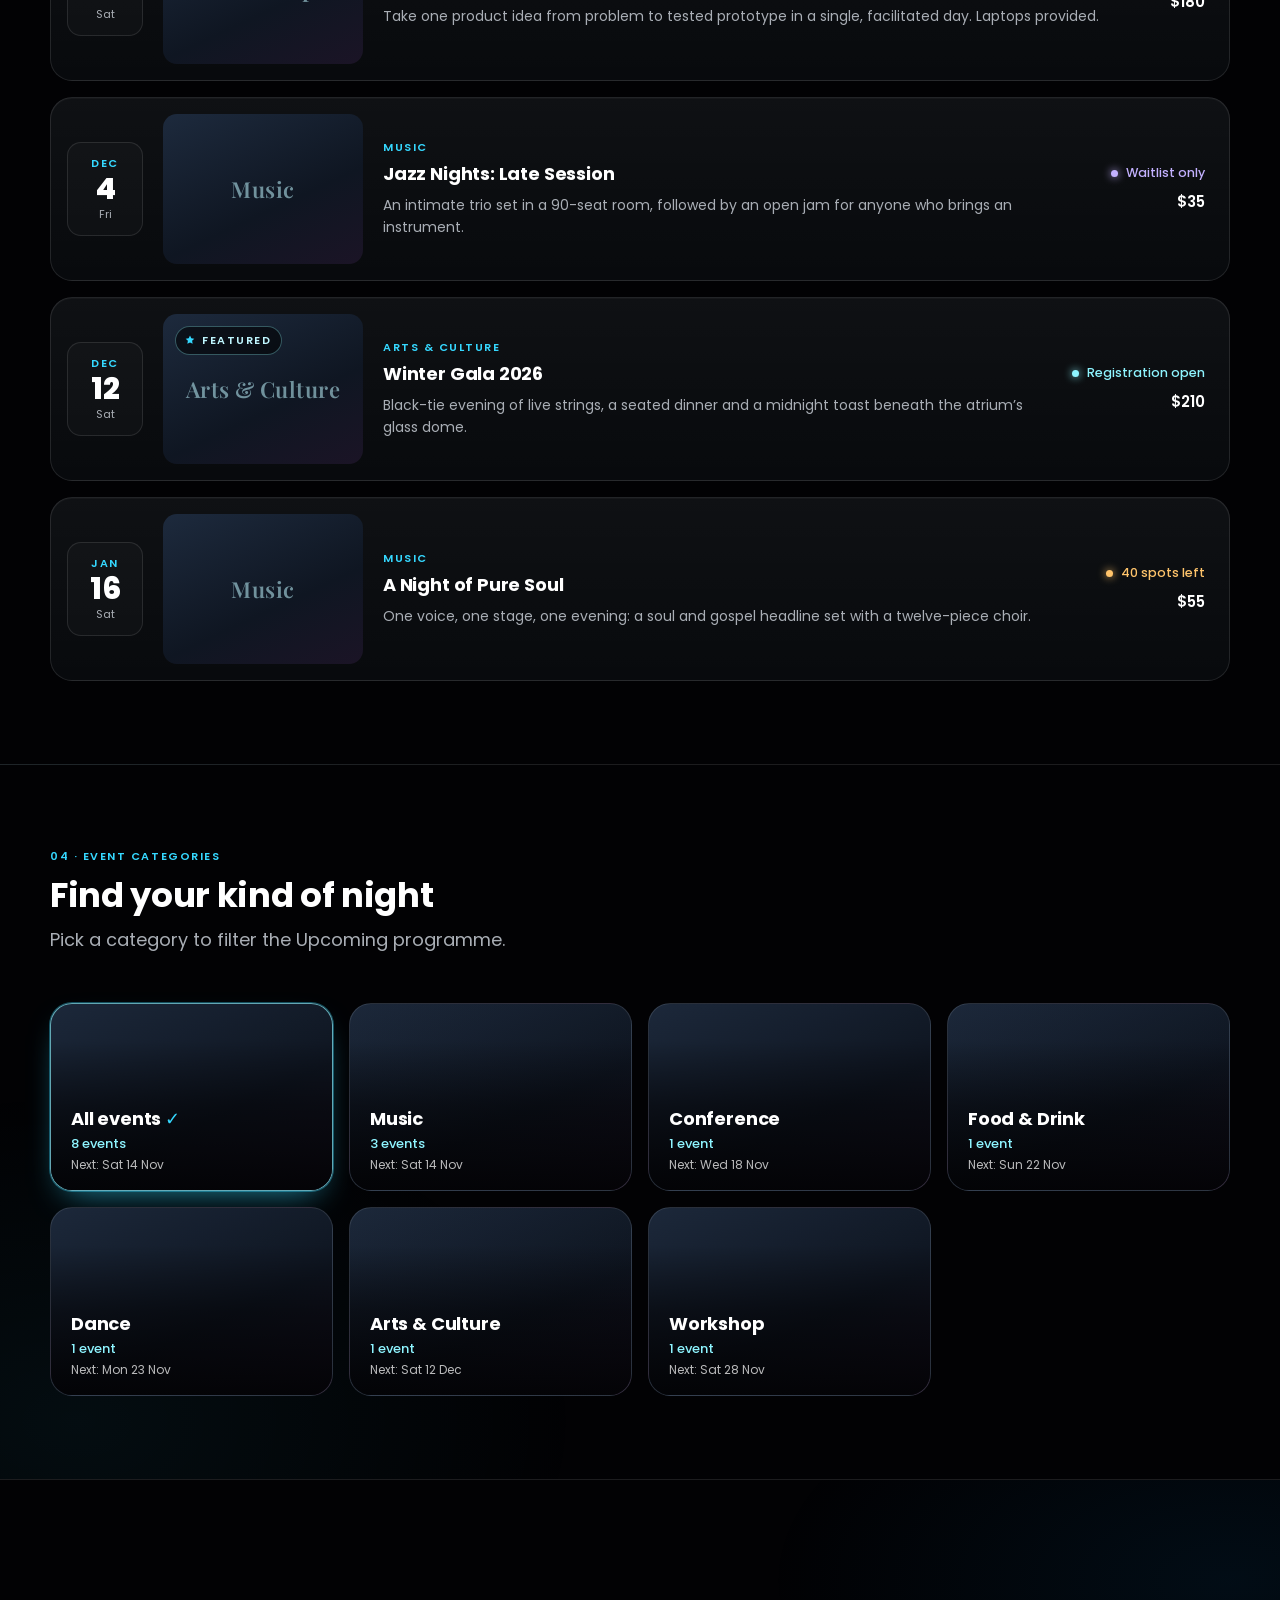
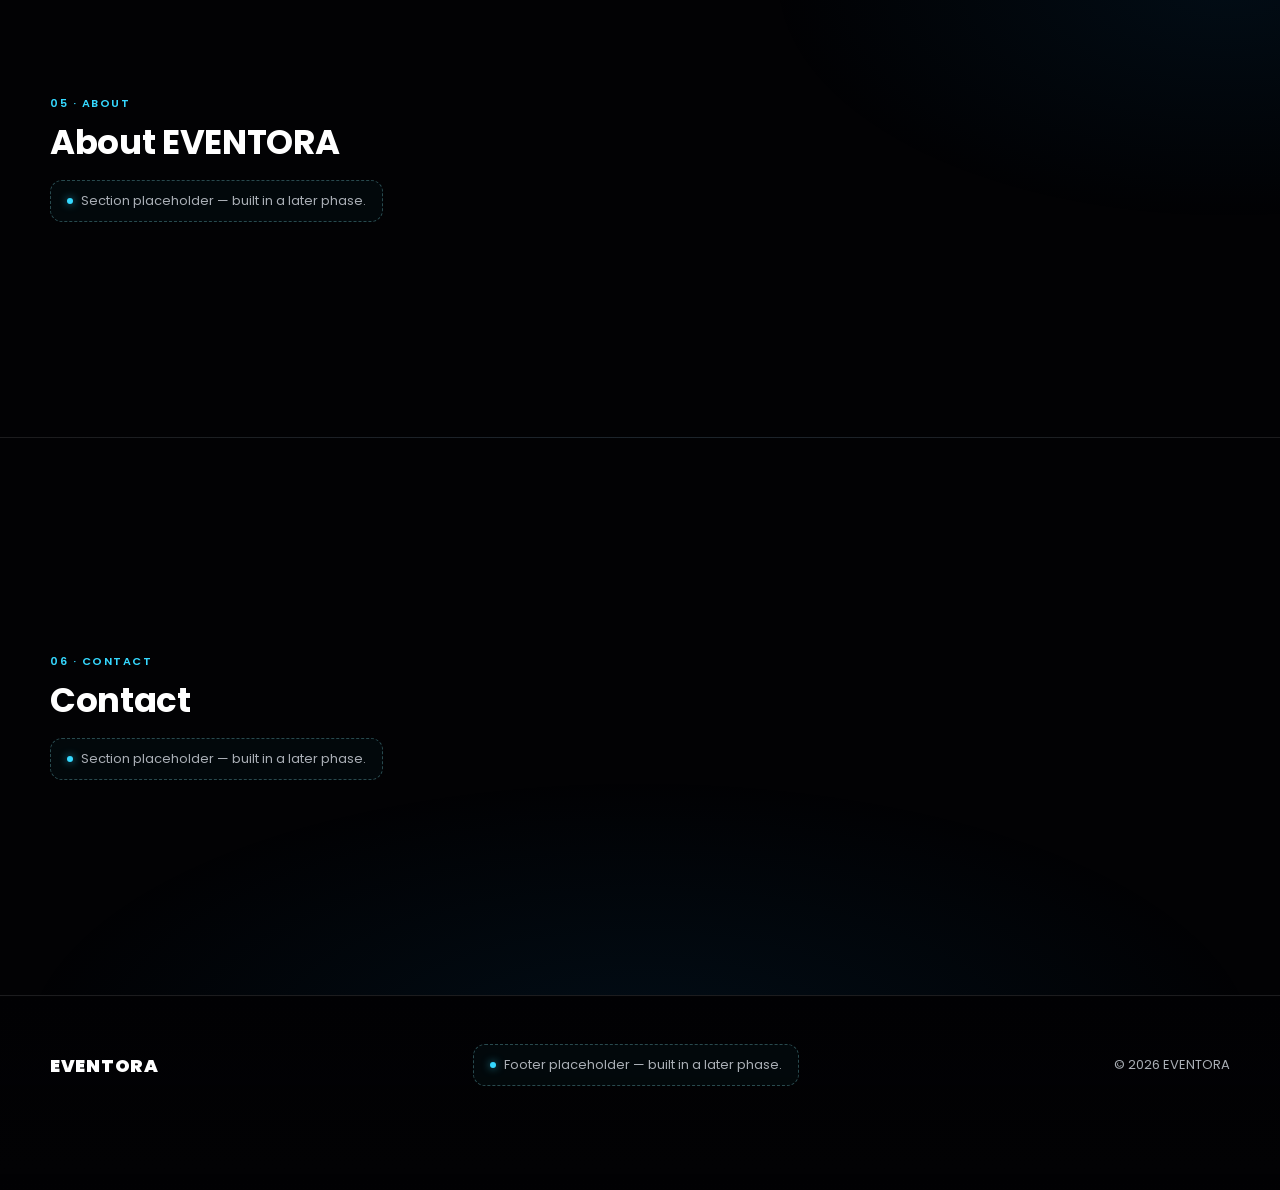
==== commit 044bc965: "Navbar: Search link to the homepage search bar - "Search" after "Categories" on every page and for e" ====
--- a/index.html
+++ b/index.html
@@ -89,6 +89,7 @@
           <a href="#top" data-nav="home">Home</a>
           <a href="#featured" data-nav="explore">Explore Events</a>
           <a href="#categories" data-nav="categories">Categories</a>
+          <a href="#search" data-nav="search" data-nav-extra>Search</a>
           <a href="#about" data-nav="about">About</a>
           <a href="#contact" data-nav="contact">Contact</a>
         </div>
@@ -239,7 +240,7 @@
         <p class="demo-note">Sample events · demo data</p>
       </header>
       <!-- Search, category filter and sort: js/event-filters.js -->
-      <div class="event-tools" role="search" aria-label="Search and filter events">
+      <div class="event-tools" id="search" tabindex="-1" role="search" aria-label="Search and filter events">
         <div class="search-field">
           <label class="visually-hidden" for="eventSearch">Search events by title, category, venue or description</label>
           <svg class="search-field__icon" viewBox="0 0 24 24" fill="none" stroke="currentColor" stroke-width="2" stroke-linecap="round" aria-hidden="true">
--- a/css/components.css
+++ b/css/components.css
@@ -196,3 +196,15 @@
 }
 .acct:hover { transform: translateY(-1px); filter: brightness(1.15); }
 .acct:focus-visible { outline: var(--focus-ring); outline-offset: 3px; }
+
+/* ---------- Extra nav link (admins: "Host an Event", js/account-nav.js) ----------
+   js/layout.js keeps the five reference links at their reference scale and
+   publishes the extra link's width as --nav-extra (design px). The pill grows
+   by that much on both sides equally (still centred on x=586.5); the account
+   entry and the CTA slide right by the same amount. Without the extra link
+   the variable is unset and every coordinate is the reference one. */
+@media (min-width: 1081px) {
+  .nav { left: calc(247px - var(--nav-extra, 0px) / 2); width: calc(678px + var(--nav-extra, 0px)); }
+  .acct { left: calc(486px + var(--nav-extra, 0px)); }
+  .nav .btn { left: calc(530.7px + var(--nav-extra, 0px)); }
+}
--- a/css/sections.css
+++ b/css/sections.css
@@ -87,6 +87,7 @@
   display: flex; align-items: center;
   padding-block: calc(var(--nav-offset, 96px) + var(--space-12)) var(--space-20);
 }
+.page-hero[hidden] { display: none; }
 .page-hero__inner { max-width: 720px; }
 .page-hero .display { margin-top: var(--space-3); }
 .page-hero .lead { margin-top: var(--space-5); max-width: 560px; }
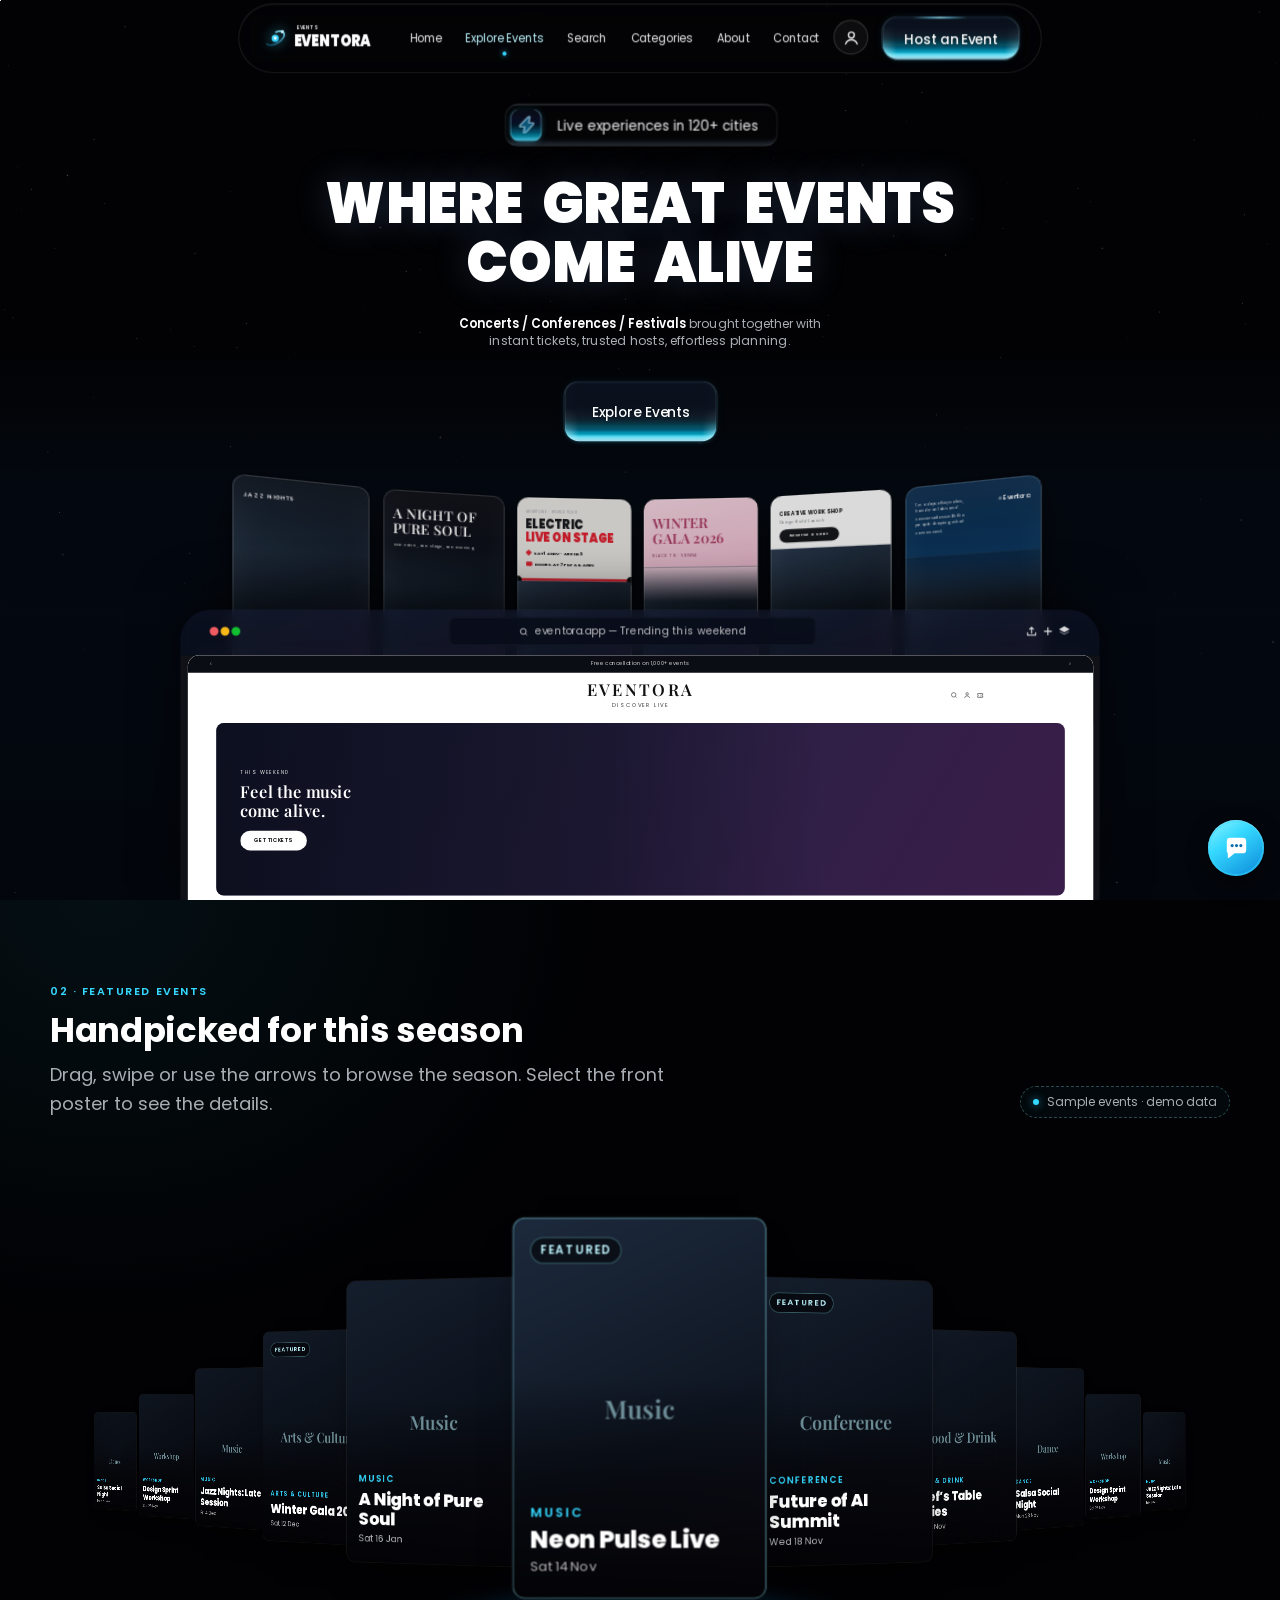
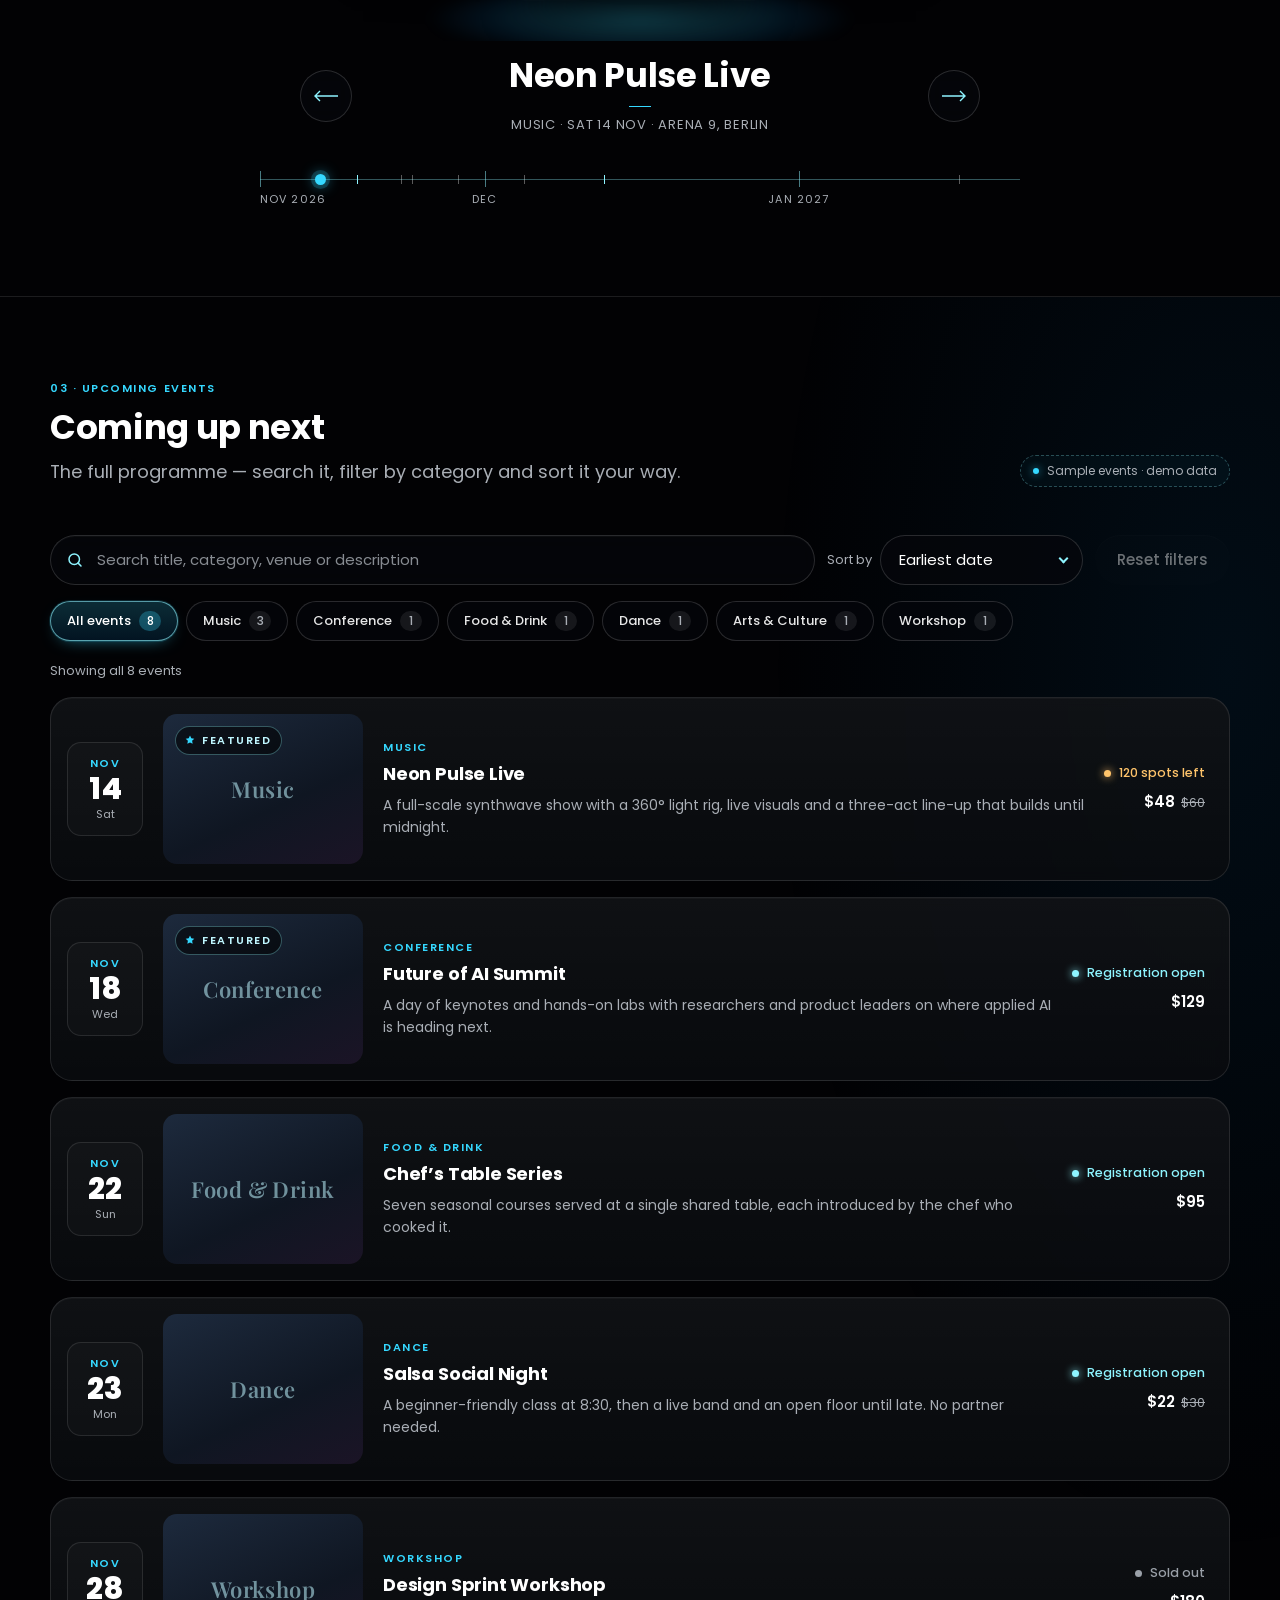
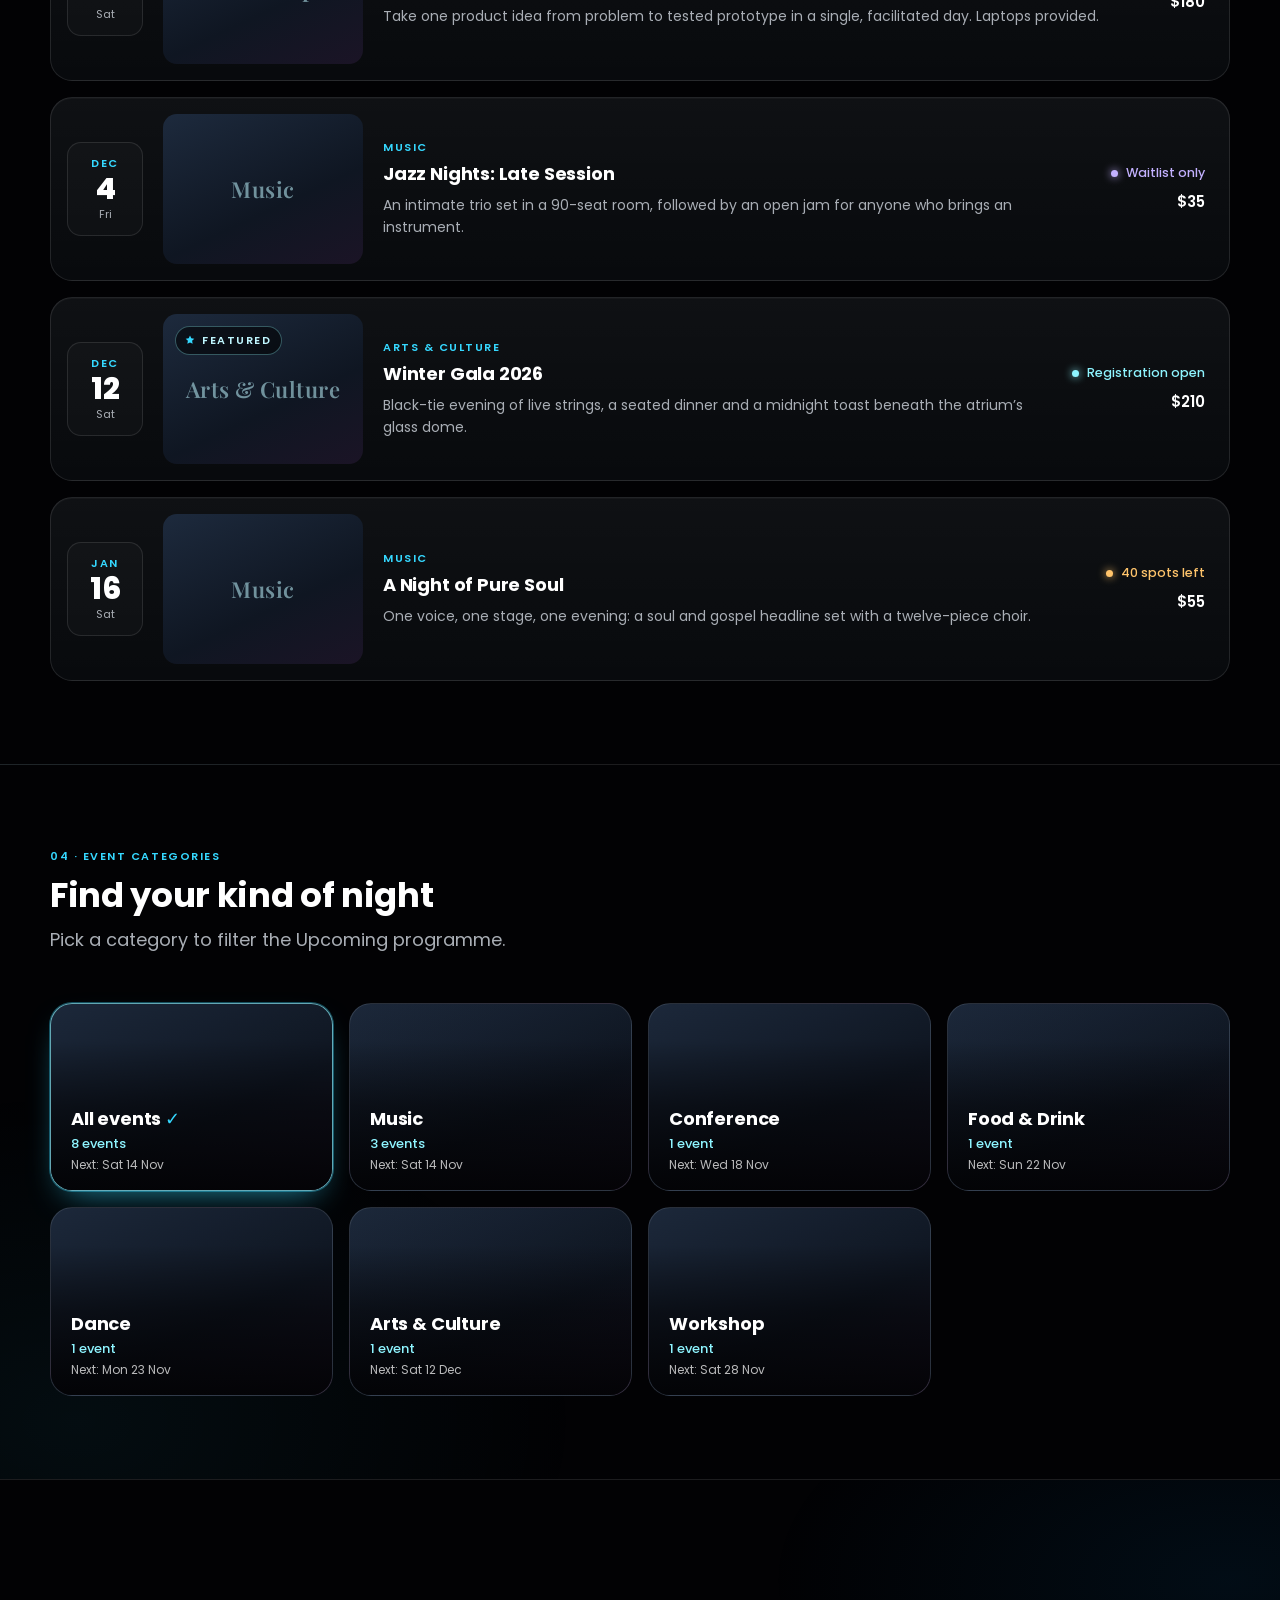
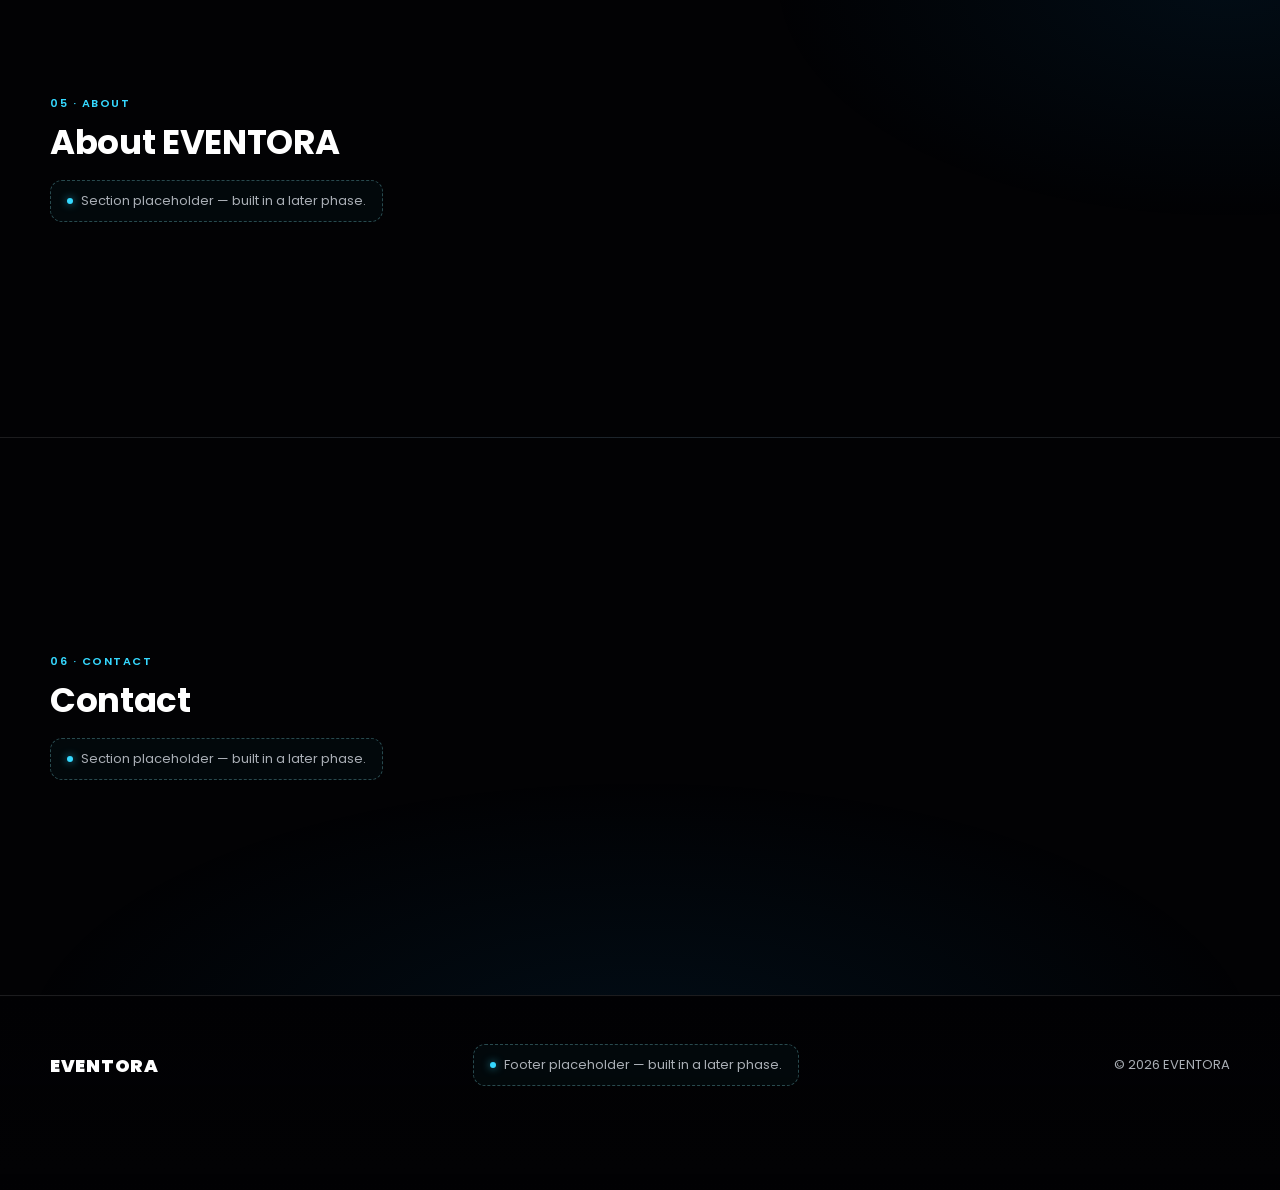
==== commit 27142627: "Navbar: Search before Categories on every page" ====
--- a/index.html
+++ b/index.html
@@ -88,8 +88,8 @@
         <div class="links" id="links">
           <a href="#top" data-nav="home">Home</a>
           <a href="#featured" data-nav="explore">Explore Events</a>
+          <a href="#search" data-nav="search" data-nav-extra>Search</a>
           <a href="#categories" data-nav="categories">Categories</a>
-          <a href="#search" data-nav="search" data-nav-extra>Search</a>
           <a href="#about" data-nav="about">About</a>
           <a href="#contact" data-nav="contact">Contact</a>
         </div>
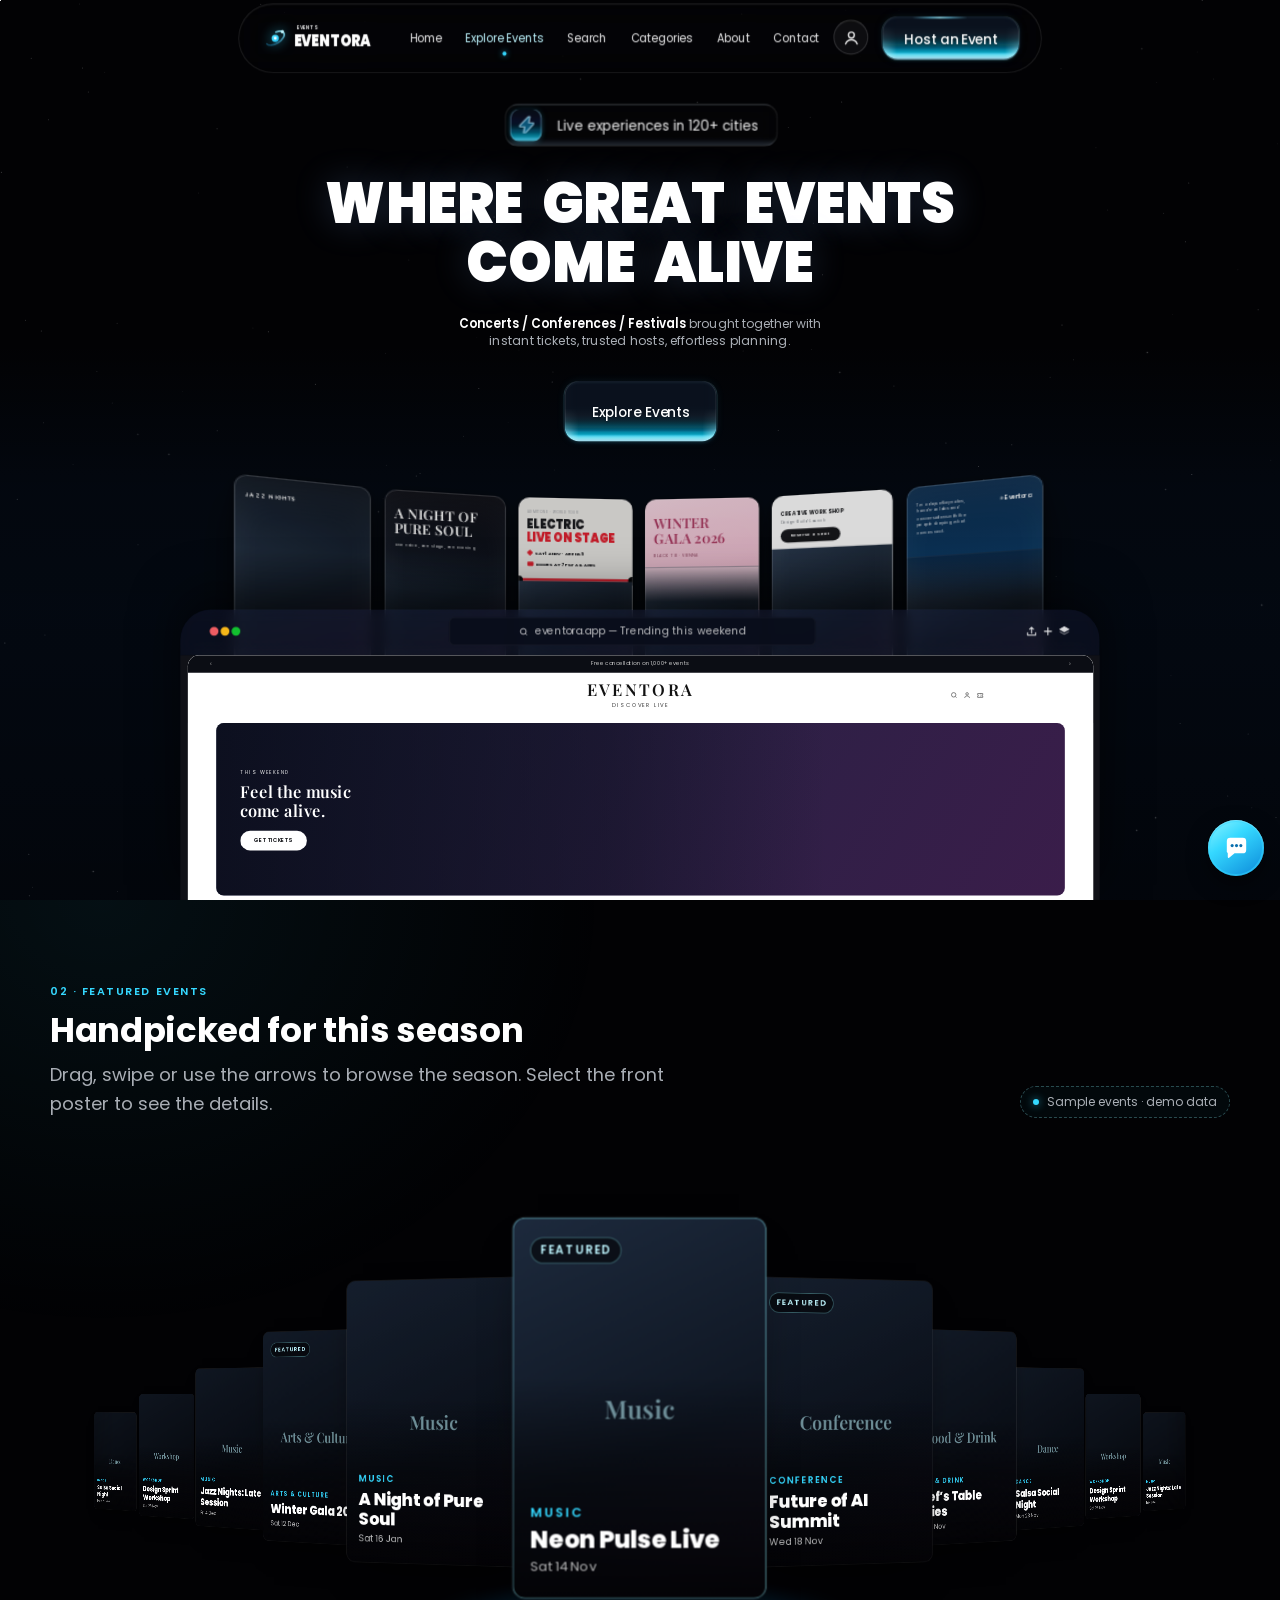
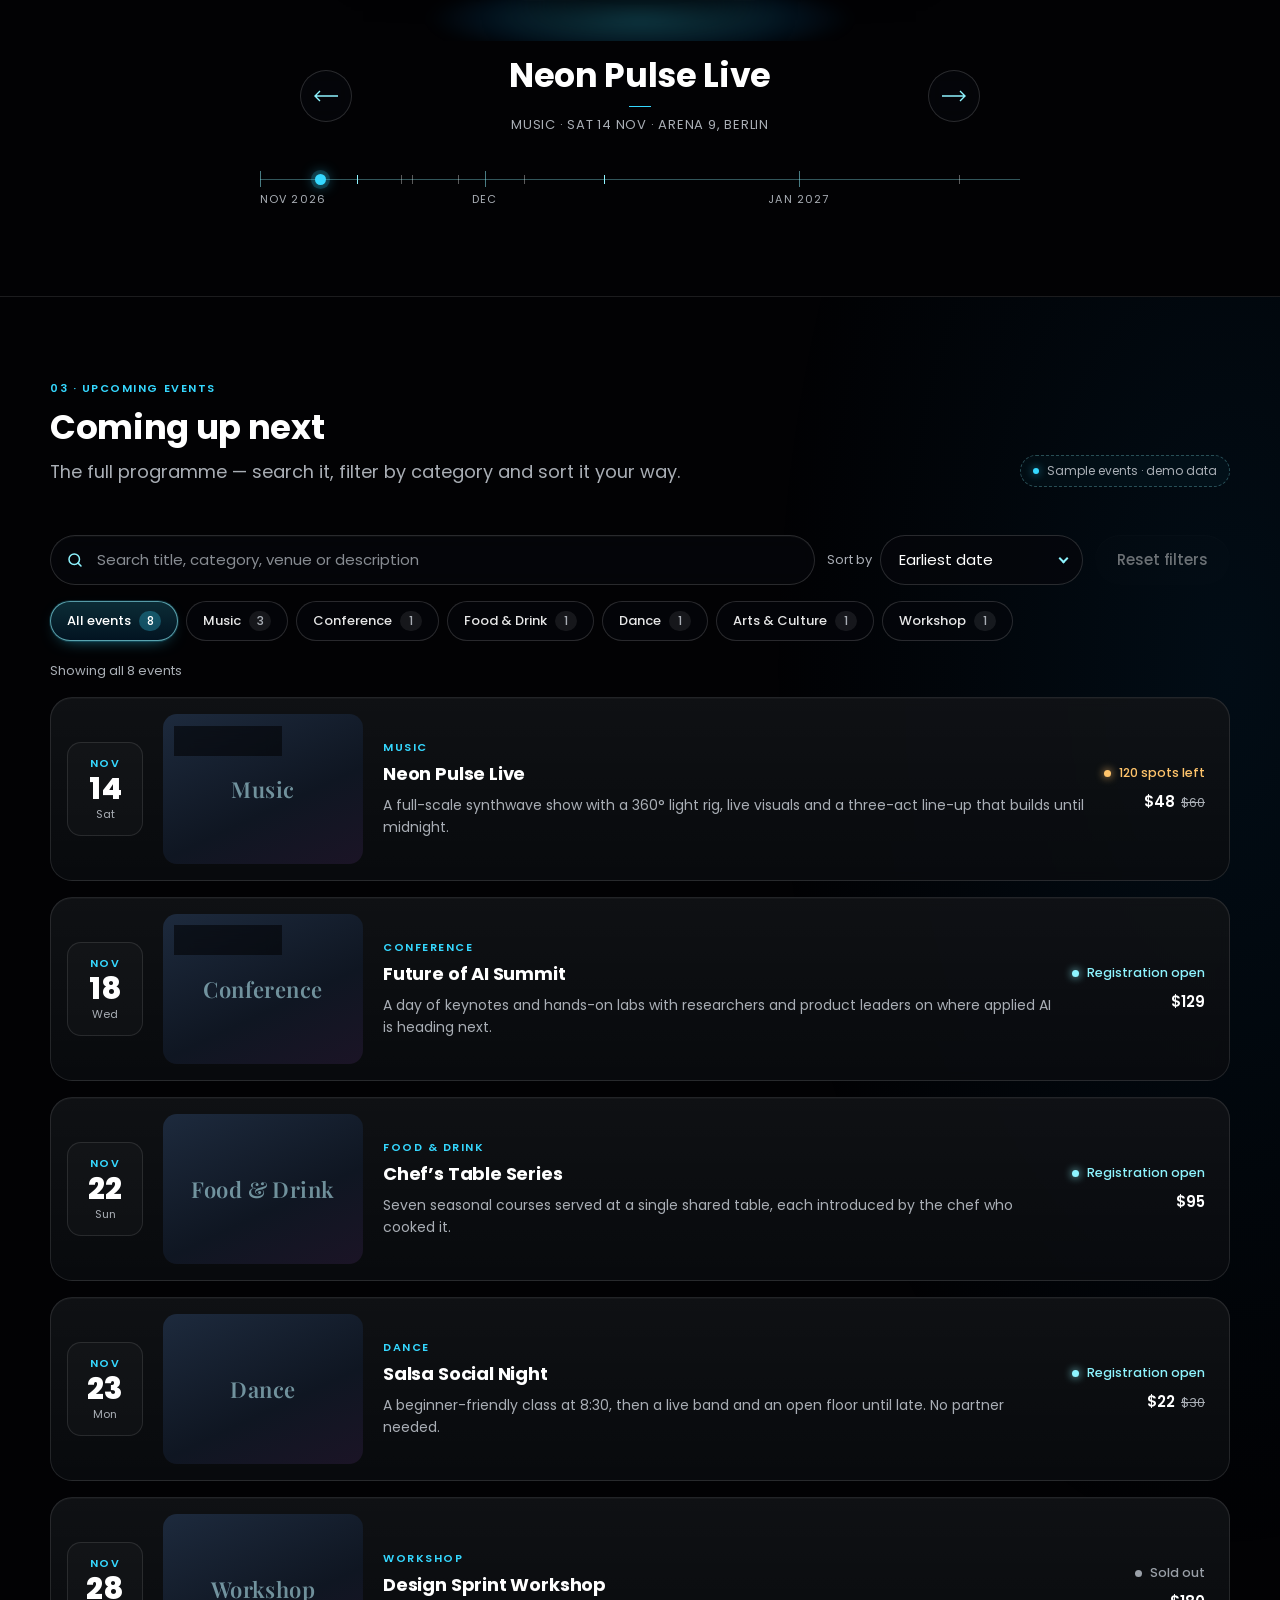
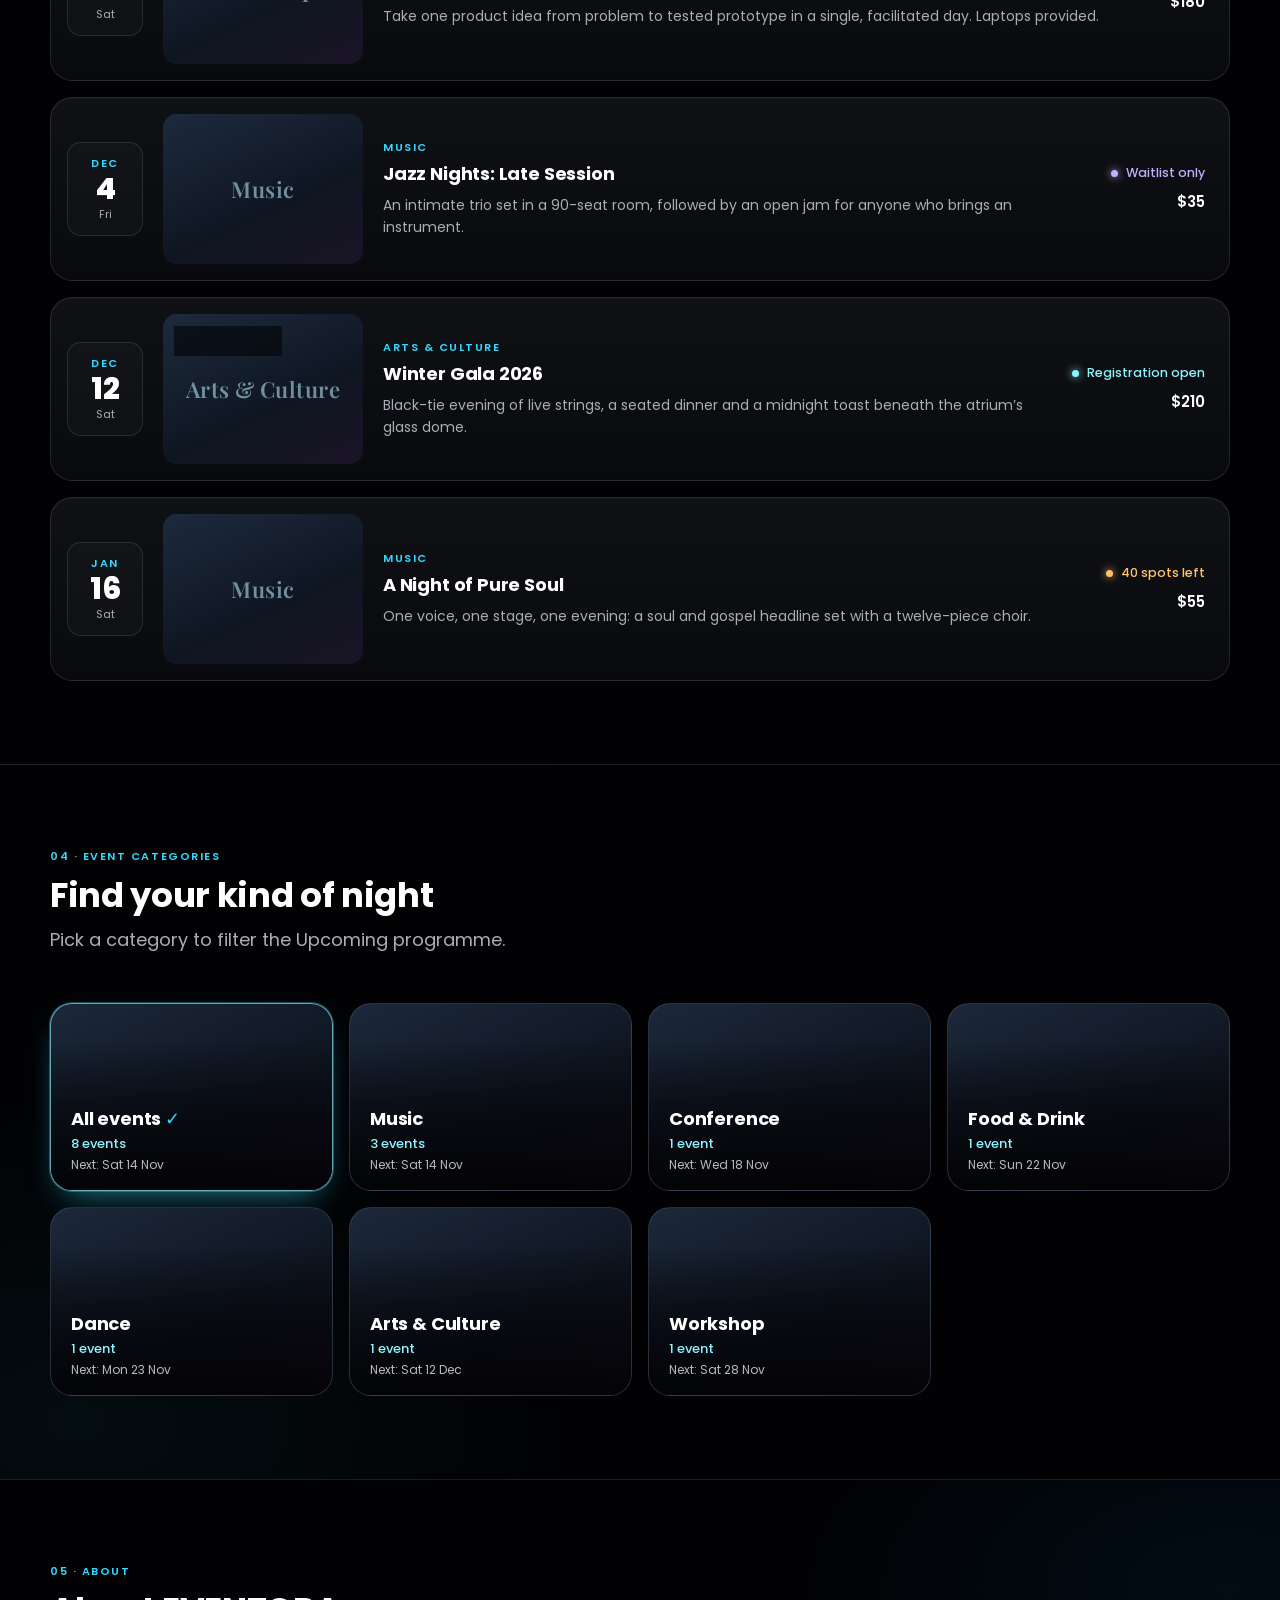
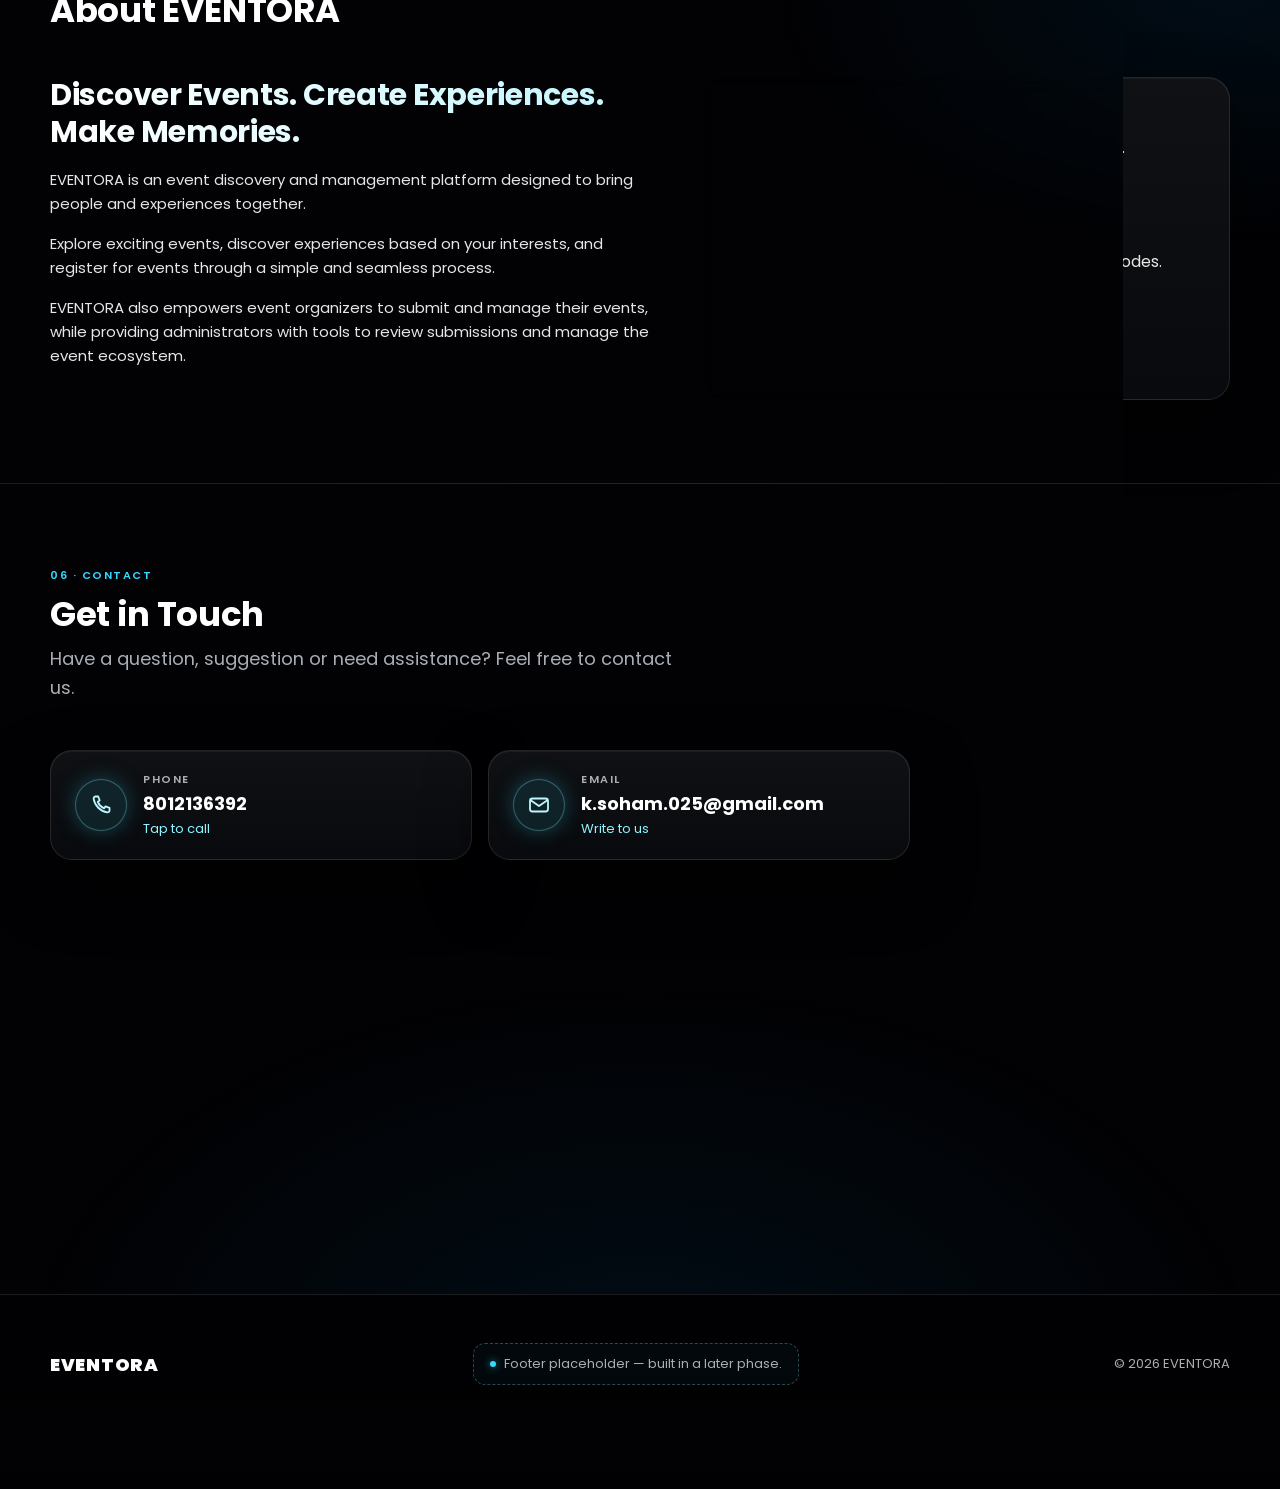
==== commit 3acb72e5: "Homepage: About EVENTORA and Get in Touch sections Replace the About and Contact placeholders with r" ====
--- a/index.html
+++ b/index.html
@@ -301,19 +301,73 @@
     </div>
   </section>
 
-  <section class="section section--placeholder section--glow-tr" id="about" tabindex="-1" aria-labelledby="about-title" data-nav-key="about">
+  <!-- ============ 5. ABOUT ============ -->
+  <section class="section section--info section--glow-tr" id="about" tabindex="-1" aria-labelledby="about-title" data-nav-key="about">
     <div class="container">
-      <p class="eyebrow">05 · About</p>
-      <h2 class="heading-2" id="about-title">About EVENTORA</h2>
-      <p class="placeholder-note">Section placeholder — built in a later phase.</p>
+      <header class="section-head">
+        <div class="section-head__text">
+          <p class="eyebrow">05 · About</p>
+          <h2 class="heading-2" id="about-title">About EVENTORA</h2>
+        </div>
+      </header>
+      <div class="about-grid">
+        <div class="about-copy">
+          <p class="about-copy__title">Discover Events. Create Experiences. Make Memories.</p>
+          <p class="body-copy">EVENTORA is an event discovery and management platform designed to bring people and experiences together.</p>
+          <p class="body-copy">Explore exciting events, discover experiences based on your interests, and register for events through a simple and seamless process.</p>
+          <p class="body-copy">EVENTORA also empowers event organizers to submit and manage their events, while providing administrators with tools to review submissions and manage the event ecosystem.</p>
+        </div>
+        <div class="info-panel about-highlights">
+          <h3 class="info-panel__label" id="about-highlights">Key highlights</h3>
+          <ul class="about-list" role="list" aria-labelledby="about-highlights">
+            <li class="about-list__item"><svg class="about-list__icon" viewBox="0 0 24 24" aria-hidden="true" focusable="false"><path d="M5 12.5l4.2 4.2L19 7" fill="none" stroke="currentColor" stroke-width="2.2" stroke-linecap="round" stroke-linejoin="round"/></svg><span>Discover events across different categories.</span></li>
+            <li class="about-list__item"><svg class="about-list__icon" viewBox="0 0 24 24" aria-hidden="true" focusable="false"><path d="M5 12.5l4.2 4.2L19 7" fill="none" stroke="currentColor" stroke-width="2.2" stroke-linecap="round" stroke-linejoin="round"/></svg><span>Search and explore upcoming experiences.</span></li>
+            <li class="about-list__item"><svg class="about-list__icon" viewBox="0 0 24 24" aria-hidden="true" focusable="false"><path d="M5 12.5l4.2 4.2L19 7" fill="none" stroke="currentColor" stroke-width="2.2" stroke-linecap="round" stroke-linejoin="round"/></svg><span>Register for events easily.</span></li>
+            <li class="about-list__item"><svg class="about-list__icon" viewBox="0 0 24 24" aria-hidden="true" focusable="false"><path d="M5 12.5l4.2 4.2L19 7" fill="none" stroke="currentColor" stroke-width="2.2" stroke-linecap="round" stroke-linejoin="round"/></svg><span>Receive digital registration tickets with QR codes.</span></li>
+            <li class="about-list__item"><svg class="about-list__icon" viewBox="0 0 24 24" aria-hidden="true" focusable="false"><path d="M5 12.5l4.2 4.2L19 7" fill="none" stroke="currentColor" stroke-width="2.2" stroke-linecap="round" stroke-linejoin="round"/></svg><span>Manage event submissions and approvals.</span></li>
+            <li class="about-list__item"><svg class="about-list__icon" viewBox="0 0 24 24" aria-hidden="true" focusable="false"><path d="M5 12.5l4.2 4.2L19 7" fill="none" stroke="currentColor" stroke-width="2.2" stroke-linecap="round" stroke-linejoin="round"/></svg><span>Simplify event organization and attendance management.</span></li>
+          </ul>
+        </div>
+      </div>
     </div>
   </section>
 
-  <section class="section section--placeholder section--glow-bottom" id="contact" tabindex="-1" aria-labelledby="contact-title" data-nav-key="contact">
+  <!-- ============ 6. CONTACT ============ -->
+  <section class="section section--info section--glow-bottom" id="contact" tabindex="-1" aria-labelledby="contact-title" data-nav-key="contact">
     <div class="container">
-      <p class="eyebrow">06 · Contact</p>
-      <h2 class="heading-2" id="contact-title">Contact</h2>
-      <p class="placeholder-note">Section placeholder — built in a later phase.</p>
+      <header class="section-head">
+        <div class="section-head__text">
+          <p class="eyebrow">06 · Contact</p>
+          <h2 class="heading-2" id="contact-title">Get in Touch</h2>
+          <p class="lead">Have a question, suggestion or need assistance? Feel free to contact us.</p>
+        </div>
+      </header>
+      <ul class="contact-grid" role="list">
+        <li>
+          <a class="info-panel contact-card" href="tel:8012136392">
+            <span class="contact-card__icon" aria-hidden="true">
+              <svg viewBox="0 0 24 24" focusable="false"><path d="M6.6 3.5h2.6l1.5 4-2 1.3a12 12 0 0 0 6.5 6.5l1.3-2 4 1.5v2.6a2 2 0 0 1-2.1 2A16.6 16.6 0 0 1 4.6 5.6a2 2 0 0 1 2-2.1z" fill="none" stroke="currentColor" stroke-width="1.8" stroke-linejoin="round"/></svg>
+            </span>
+            <span class="contact-card__text">
+              <span class="contact-card__label">Phone</span>
+              <span class="contact-card__value">8012136392</span>
+              <span class="contact-card__hint">Tap to call</span>
+            </span>
+          </a>
+        </li>
+        <li>
+          <a class="info-panel contact-card" href="mailto:k.soham.025@gmail.com">
+            <span class="contact-card__icon" aria-hidden="true">
+              <svg viewBox="0 0 24 24" focusable="false"><rect x="3" y="5.5" width="18" height="13" rx="2.5" fill="none" stroke="currentColor" stroke-width="1.8"/><path d="M4 7.5l8 5.6 8-5.6" fill="none" stroke="currentColor" stroke-width="1.8" stroke-linecap="round" stroke-linejoin="round"/></svg>
+            </span>
+            <span class="contact-card__text">
+              <span class="contact-card__label">Email</span>
+              <span class="contact-card__value">k.soham.025@gmail.com</span>
+              <span class="contact-card__hint">Write to us</span>
+            </span>
+          </a>
+        </li>
+      </ul>
     </div>
   </section>
 
--- a/css/sections.css
+++ b/css/sections.css
@@ -93,3 +93,87 @@
 .page-hero .lead { margin-top: var(--space-5); max-width: 560px; }
 .page-hero .cluster { margin-top: var(--space-8); --cluster-gap: var(--space-4); }
 .page-hero .placeholder-note { margin-top: var(--space-8); }
+
+/* ---------- About and Contact (homepage, same for every account) ---------- */
+.section--info { padding-block: clamp(56px, 6.5vw, 96px); border-top: var(--border-hairline); }
+/* The last homepage section (Contact) is at least one screen tall below the
+   fixed nav, so "Contact" in the navbar can line its heading up under the
+   nav like every other section (js/sections.js). */
+#contact.section--info { min-height: calc(100vh - var(--nav-offset, 96px)); }
+
+/* glass panel shared by the highlights box and the contact cards */
+.info-panel {
+  border-radius: var(--radius-lg);
+  border: var(--border-hairline);
+  background: var(--c-card-surface);
+  box-shadow: var(--shadow-panel);
+  -webkit-backdrop-filter: blur(10px); backdrop-filter: blur(10px);
+}
+
+.about-grid {
+  display: grid; gap: clamp(28px, 4vw, 56px);
+  grid-template-columns: minmax(0, 1.15fr) minmax(0, 1fr);
+  align-items: start;
+}
+.about-copy { display: grid; gap: var(--space-4); max-width: 620px; }
+.about-copy__title {
+  font-size: clamp(22px, 2.4vw, 30px); line-height: 1.25;
+  font-weight: var(--fw-bold); letter-spacing: var(--tracking-tight);
+  background: linear-gradient(90deg, var(--c-ink) 0%, var(--c-cyan-ice) 100%);
+  -webkit-background-clip: text; background-clip: text; color: transparent;
+}
+.about-copy .body-copy { color: var(--c-ink-90); }
+
+.about-highlights { padding: var(--space-6) clamp(20px, 2.6vw, 32px); }
+.info-panel__label {
+  font-size: var(--fs-caption); font-weight: var(--fw-semibold);
+  letter-spacing: var(--tracking-caps); text-transform: uppercase; color: var(--c-cyan-pale);
+}
+.about-list { list-style: none; display: grid; gap: var(--space-3); margin-top: var(--space-4); }
+.about-list__item { display: grid; grid-template-columns: 26px minmax(0, 1fr); gap: var(--space-3); align-items: start; color: var(--c-ink-90); }
+.about-list__icon {
+  width: 26px; height: 26px; padding: 5px; border-radius: var(--radius-full);
+  color: var(--c-cyan-ice); background: rgba(53, 216, 255, .1);
+  box-shadow: inset 0 0 0 1px rgba(142, 244, 255, .28);
+}
+
+.contact-grid {
+  list-style: none;
+  display: grid; gap: var(--space-4);
+  grid-template-columns: repeat(2, minmax(0, 1fr));
+  max-width: 860px;
+}
+.contact-card {
+  display: flex; align-items: center; gap: var(--space-4);
+  height: 100%; padding: var(--space-5) var(--space-6);
+  color: var(--c-ink); text-decoration: none;
+  transition: transform var(--dur-base) var(--ease-std), border-color var(--dur-base), box-shadow var(--dur-base);
+}
+.contact-card__icon {
+  flex: none; display: grid; place-items: center;
+  width: 52px; height: 52px; border-radius: var(--radius-full);
+  color: var(--c-cyan-ice); background: rgba(53, 216, 255, .1);
+  box-shadow: inset 0 0 0 1px rgba(142, 244, 255, .3), 0 0 24px -6px rgba(53, 216, 255, .55);
+}
+.contact-card__icon svg { width: 24px; height: 24px; }
+.contact-card__text { display: grid; gap: 2px; min-width: 0; }
+.contact-card__label { font-size: var(--fs-caption); font-weight: var(--fw-semibold); letter-spacing: var(--tracking-caps); text-transform: uppercase; color: var(--c-muted); }
+.contact-card__value { font-size: 18px; font-weight: var(--fw-bold); overflow-wrap: anywhere; }
+.contact-card__hint { font-size: var(--fs-small); color: var(--c-cyan-pale); }
+@media (hover: hover) {
+  .contact-card:hover { transform: translateY(-3px); border-color: var(--c-card-hover-line); box-shadow: var(--shadow-card-hover); }
+}
+.contact-card:focus-visible { outline: var(--focus-ring); outline-offset: var(--focus-offset-btn); }
+
+@media (max-width: 900px) {
+  .about-grid { grid-template-columns: 1fr; }
+}
+@media (max-width: 640px) {
+  .contact-grid { grid-template-columns: 1fr; }
+  .contact-card { padding: var(--space-4) var(--space-5); }
+  .contact-card__value { font-size: 16px; }
+}
+@media (prefers-reduced-motion: reduce) {
+  .contact-card { transition: none; }
+  .contact-card:hover { transform: none; }
+}
--- a/css/events.css
+++ b/css/events.css
@@ -88,6 +88,7 @@
   -webkit-backdrop-filter: blur(8px); backdrop-filter: blur(8px);
 }
 .event-card__badge .event-card__icon { width: 12px; height: 12px; color: var(--c-cyan); }
+.event-card__badge[hidden] { display: none; }   /* non-featured events: no "Featured" tag */
 
 /* ---------- Body ---------- */
 .event-card__body {
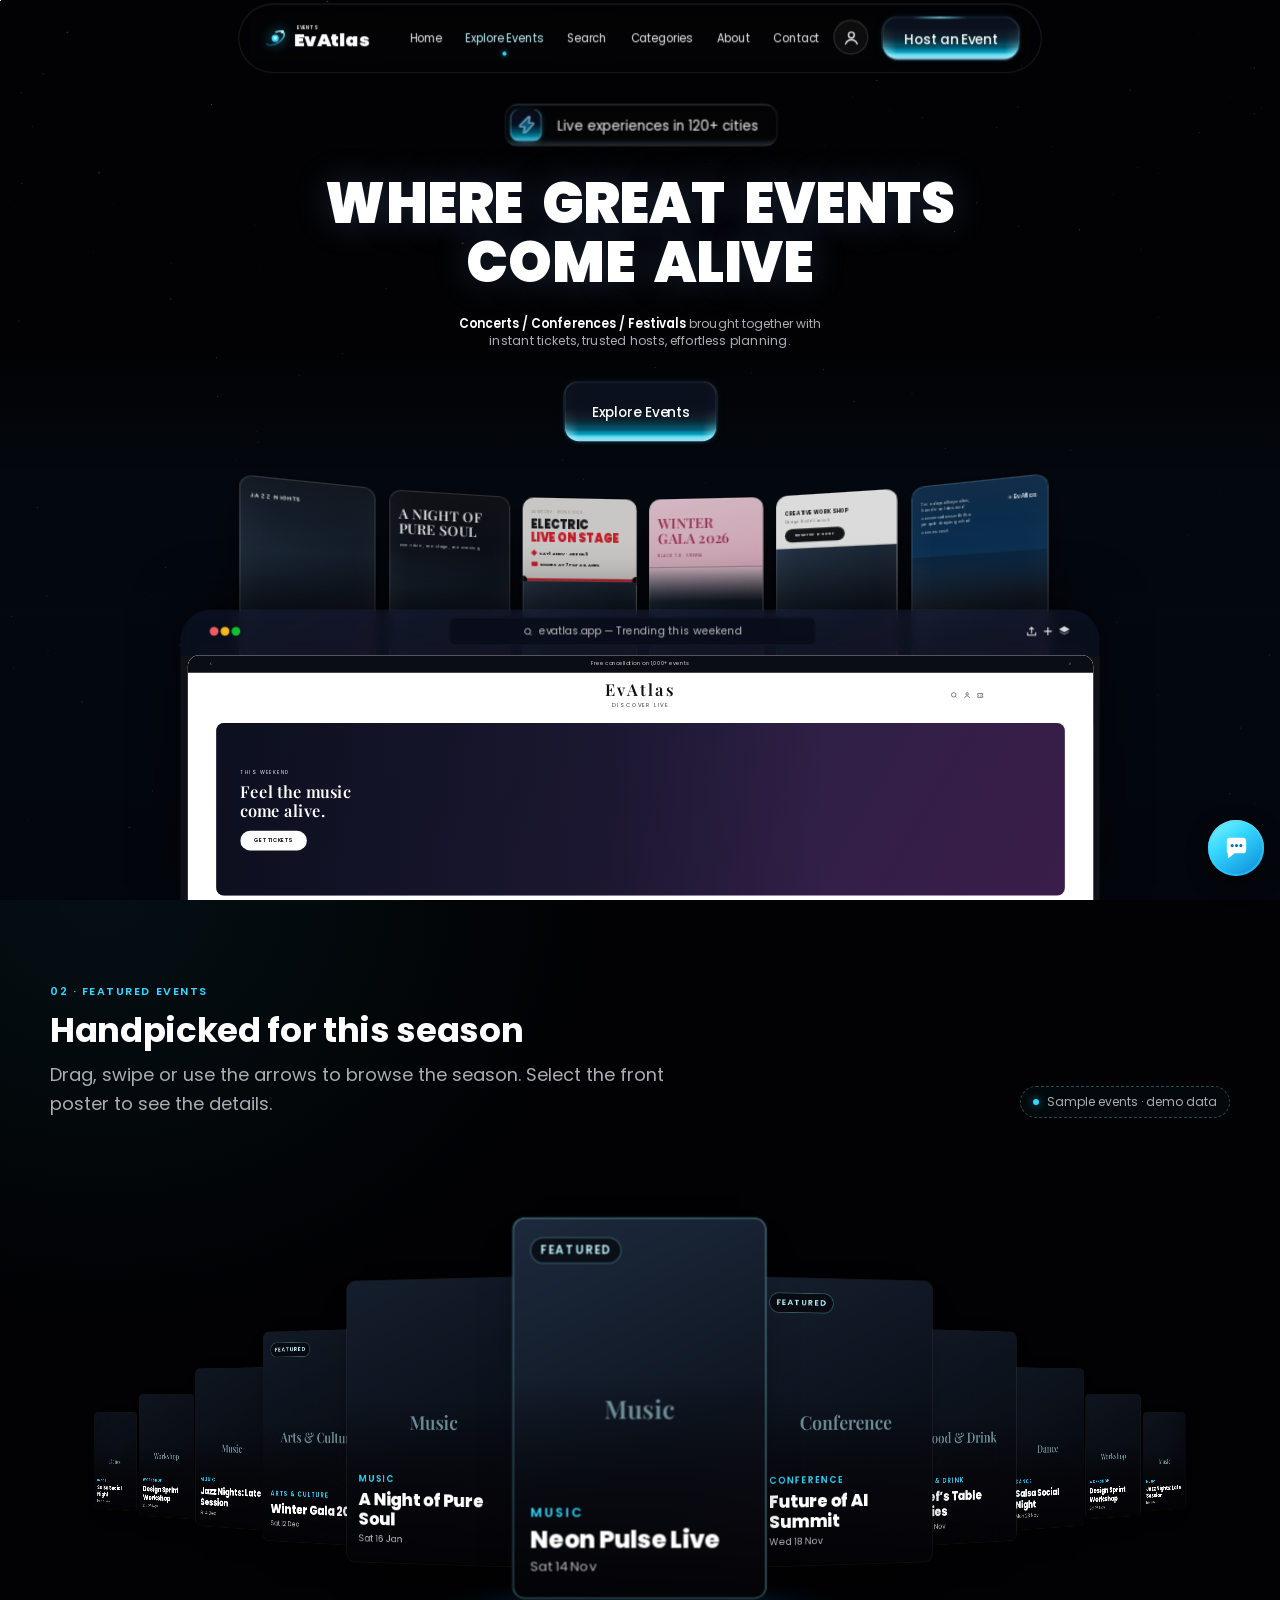
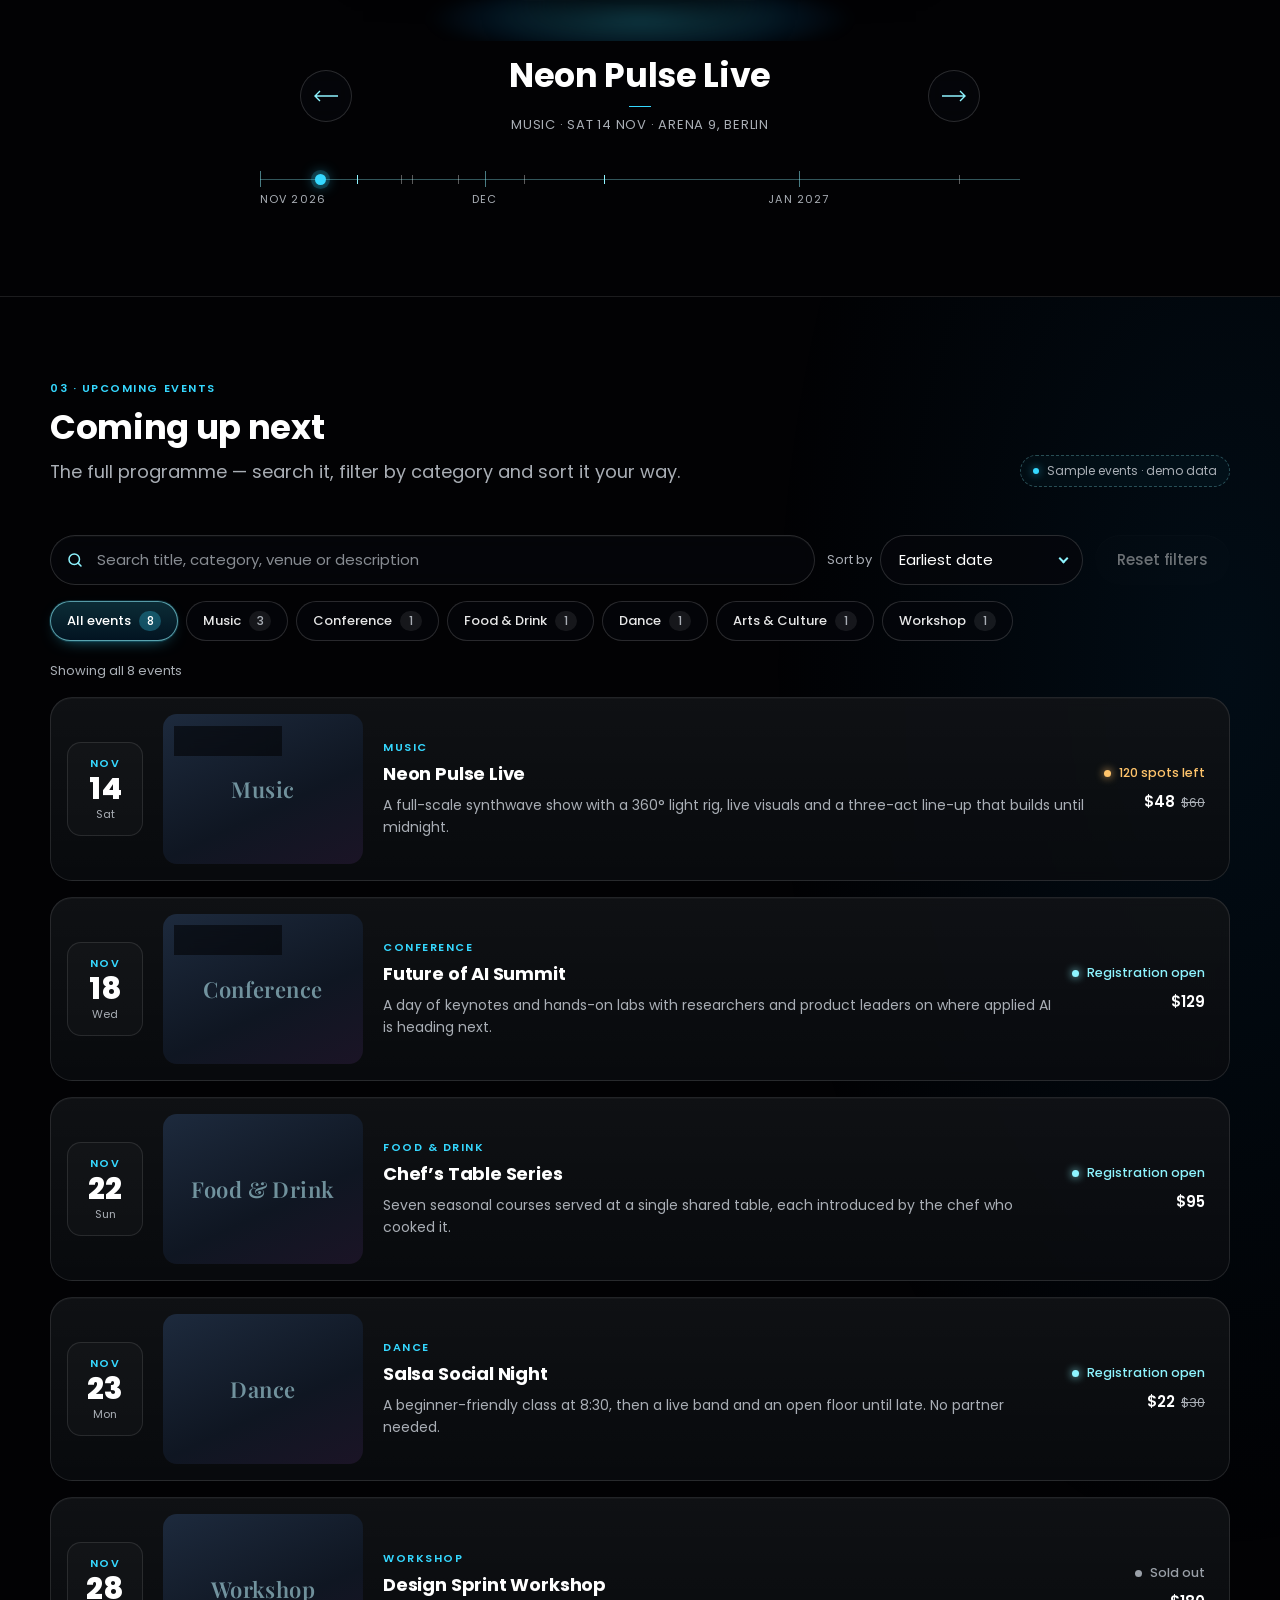
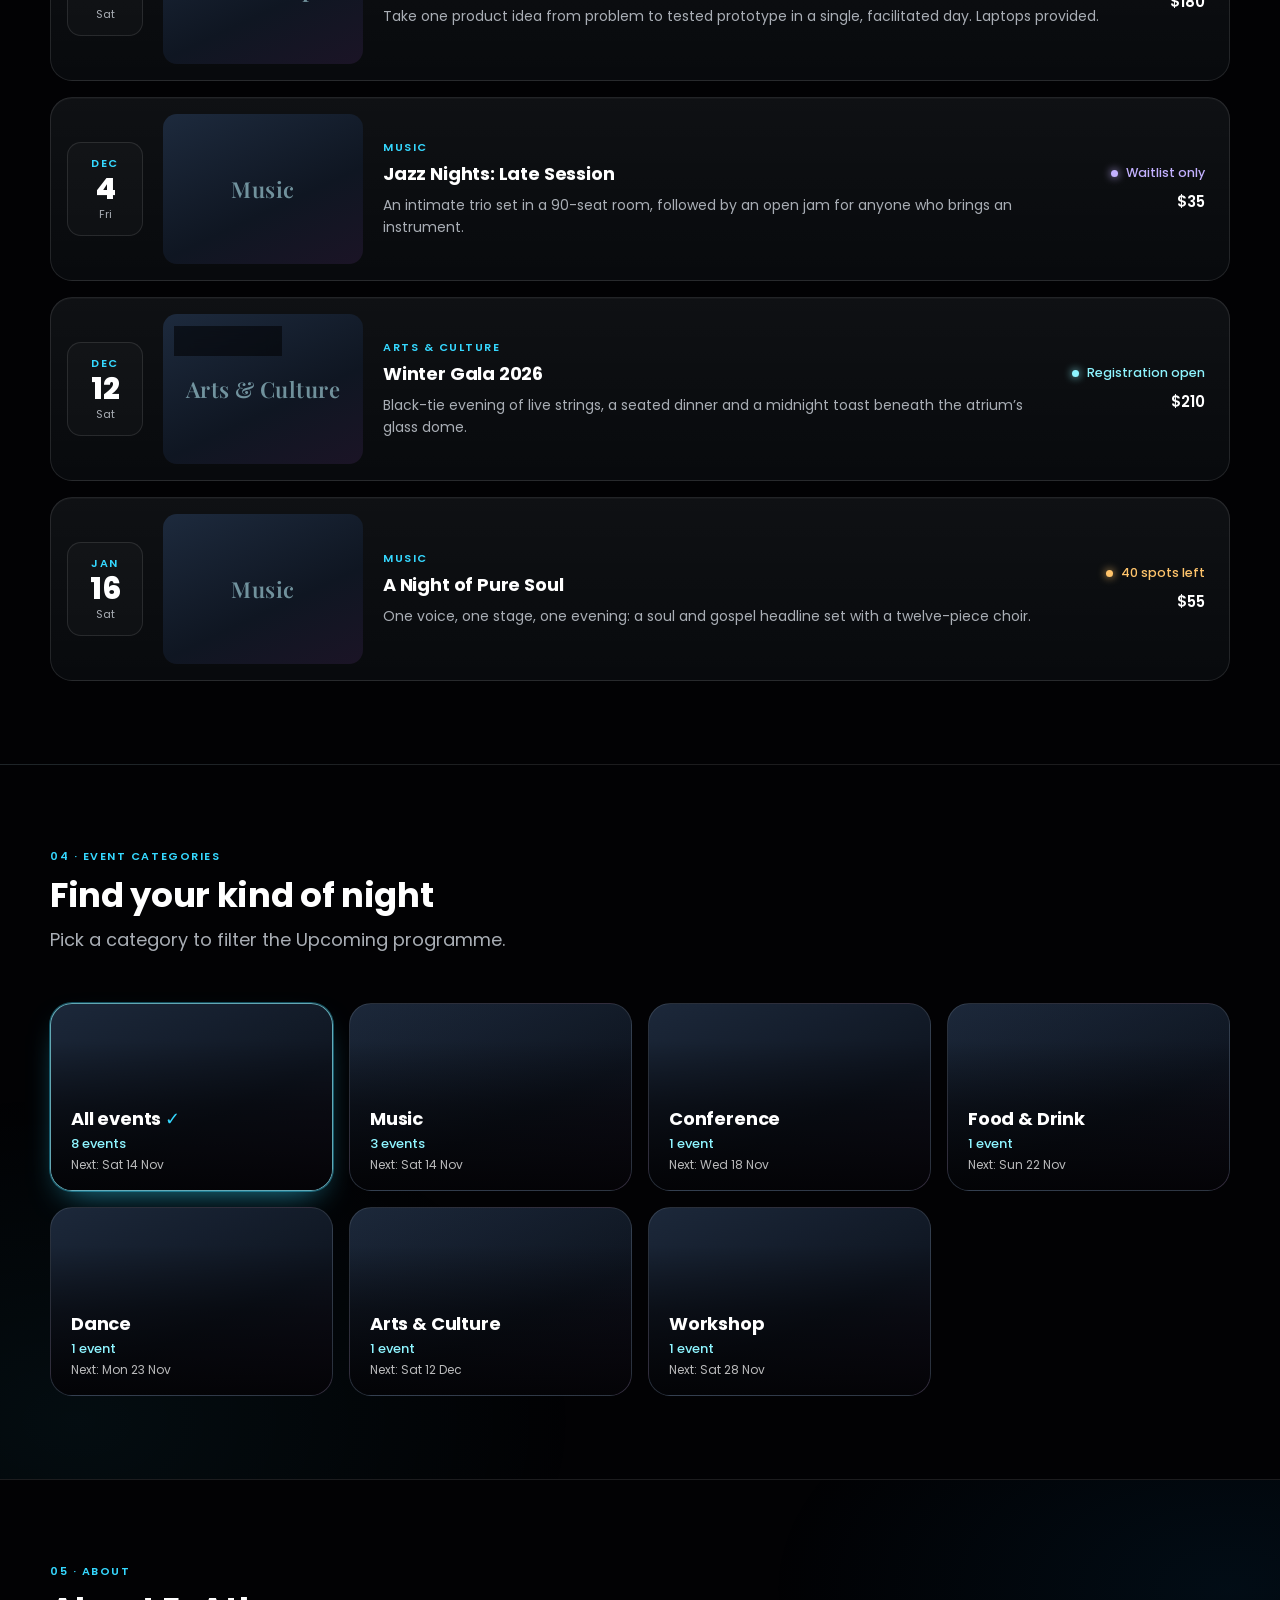
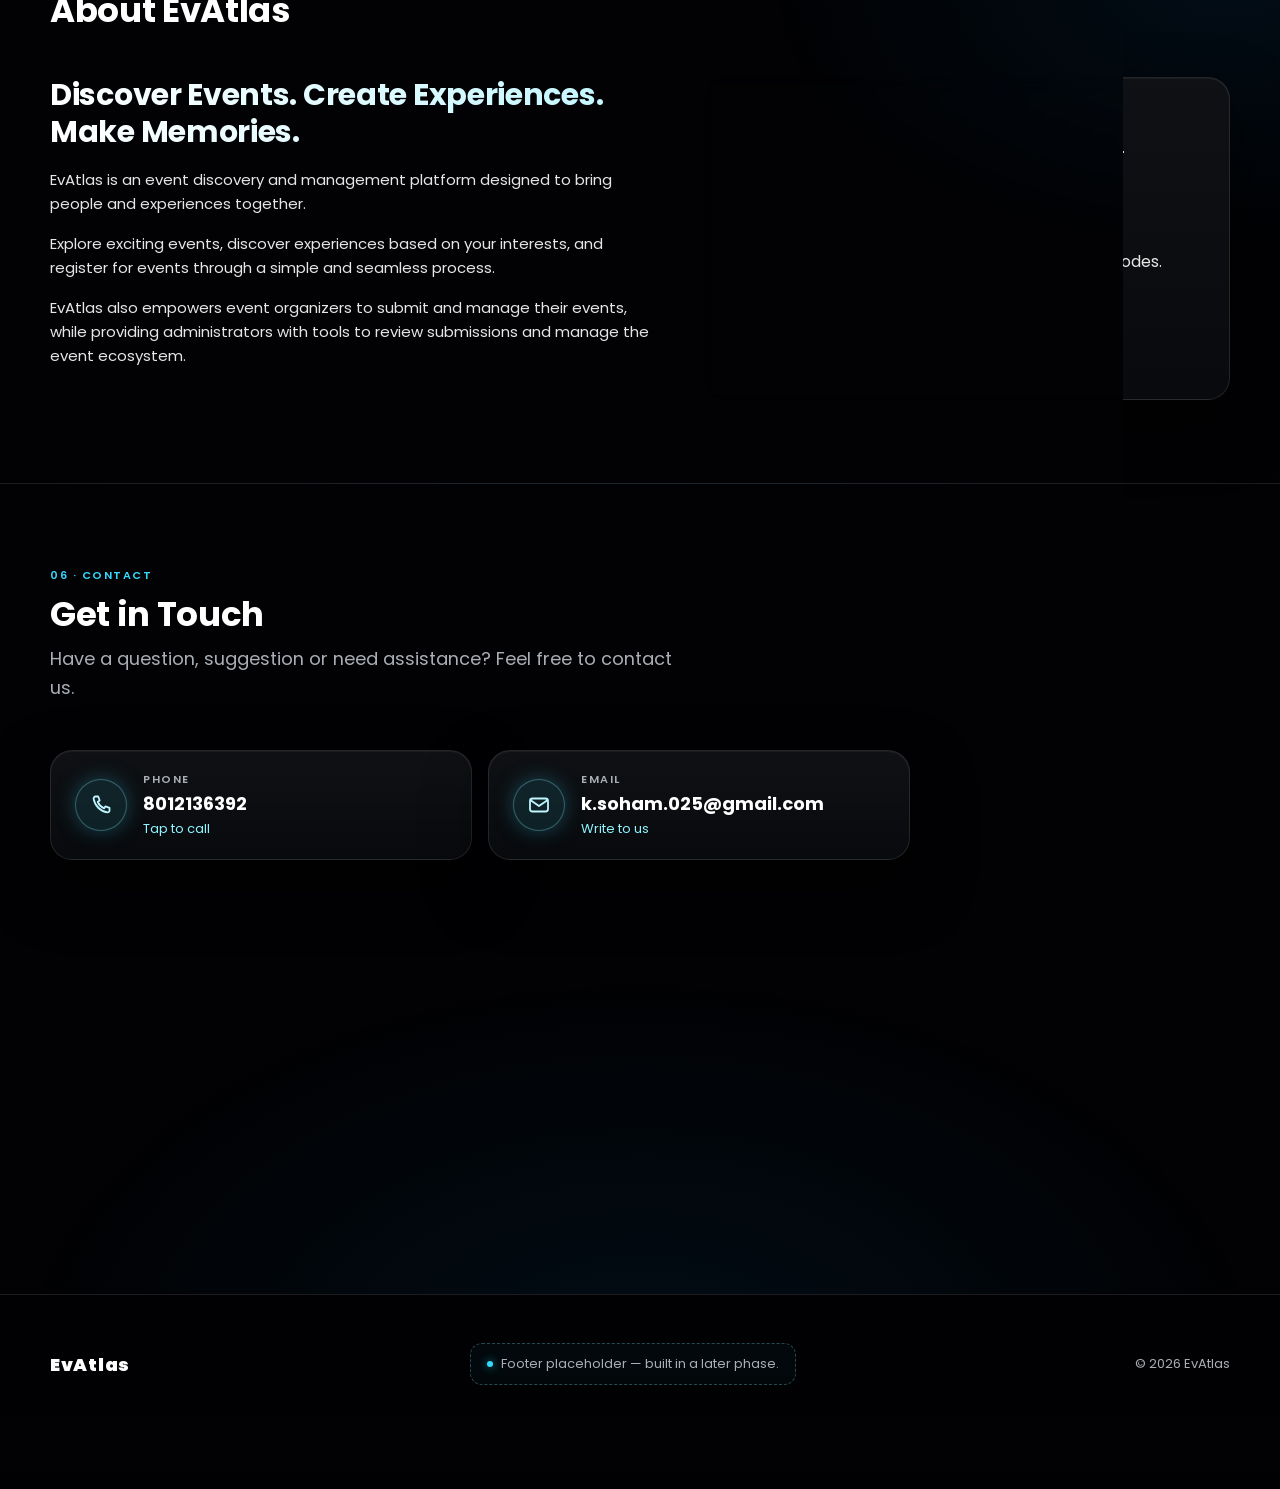
==== commit 851688b8: "Rename the brand from EVENTORA to EvAtlas Everything people see (page titles, logo, footer, About, m" ====
--- a/index.html
+++ b/index.html
@@ -3,8 +3,8 @@
 <head>
   <meta charset="utf-8">
   <meta name="viewport" content="width=device-width, initial-scale=1, viewport-fit=cover">
-  <title>EVENTORA — Where great events come alive</title>
-  <meta name="description" content="EVENTORA is a premium platform to discover concerts, conferences and festivals, and to host unforgettable events.">
+  <title>EvAtlas — Where great events come alive</title>
+  <meta name="description" content="EvAtlas is a premium platform to discover concerts, conferences and festivals, and to host unforgettable events.">
   <meta name="theme-color" content="#020204">
   <link rel="icon" href="data:image/svg+xml,%3Csvg xmlns='http://www.w3.org/2000/svg' viewBox='0 0 48 48'%3E%3Crect width='48' height='48' rx='12' fill='%23020204'/%3E%3Cellipse cx='24' cy='24' rx='17' ry='8.5' fill='none' stroke='%2335d8ff' stroke-width='3' transform='rotate(-32 24 24)'/%3E%3Ccircle cx='24' cy='24' r='6.5' fill='%2335d8ff'/%3E%3Ccircle cx='24' cy='24' r='2.6' fill='%23fff'/%3E%3C/svg%3E">
 
@@ -74,9 +74,9 @@
         <circle cx="24" cy="24" r="2.6" fill="#fff"/>
       </svg>
 
-      <a class="wm" href="#top" aria-label="Eventora home">
+      <a class="wm" href="#top" aria-label="EvAtlas home">
         <span class="kick" aria-hidden="true">EVENTS</span>
-        <span class="name" id="wmName" aria-hidden="true">EVENTORA</span>
+        <span class="name" id="wmName" aria-hidden="true">EvAtlas</span>
       </a>
 
       <button class="burger" id="burger" type="button" aria-label="Opens menu"
@@ -137,14 +137,14 @@
       <section class="showcase" aria-label="Event poster showcase">
         <div class="ring" id="ring" aria-hidden="true"></div>
 
-        <figure class="browser" aria-label="Preview of the Eventora event discovery app">
+        <figure class="browser" aria-label="Preview of the EvAtlas event discovery app">
           <div class="bar">
             <div class="dots" aria-hidden="true"><i></i><i></i><i></i></div>
             <div class="omni">
               <svg viewBox="0 0 24 24" fill="none" stroke="#fff" stroke-width="2.4" aria-hidden="true">
                 <circle cx="11" cy="11" r="7"/><path d="M20 20l-3.8-3.8"/>
               </svg>
-              <span>eventora.app — Trending this weekend</span>
+              <span>evatlas.app — Trending this weekend</span>
             </div>
             <div class="tools" aria-hidden="true">
               <svg viewBox="0 0 24 24" fill="none" stroke="#fff" stroke-width="2" stroke-linecap="round" stroke-linejoin="round">
@@ -166,7 +166,7 @@
               <span>Free cancellation on 1,000+ events</span>
               <u aria-hidden="true">&#8250;</u>
             </div>
-            <div class="shoplogo"><em>EVENTORA</em><i>DISCOVER LIVE</i></div>
+            <div class="shoplogo"><em>EvAtlas</em><i>DISCOVER LIVE</i></div>
             <div class="shopicons" aria-hidden="true">
               <svg viewBox="0 0 24 24" fill="none" stroke="#222" stroke-width="2"><circle cx="11" cy="11" r="7"/><path d="M20 20l-3.8-3.8"/></svg>
               <svg viewBox="0 0 24 24" fill="none" stroke="#222" stroke-width="2"><circle cx="12" cy="8" r="4"/><path d="M4.5 21c0-4.2 3.4-6.6 7.5-6.6s7.5 2.4 7.5 6.6"/></svg>
@@ -307,15 +307,15 @@
       <header class="section-head">
         <div class="section-head__text">
           <p class="eyebrow">05 · About</p>
-          <h2 class="heading-2" id="about-title">About EVENTORA</h2>
+          <h2 class="heading-2" id="about-title">About EvAtlas</h2>
         </div>
       </header>
       <div class="about-grid">
         <div class="about-copy">
           <p class="about-copy__title">Discover Events. Create Experiences. Make Memories.</p>
-          <p class="body-copy">EVENTORA is an event discovery and management platform designed to bring people and experiences together.</p>
+          <p class="body-copy">EvAtlas is an event discovery and management platform designed to bring people and experiences together.</p>
           <p class="body-copy">Explore exciting events, discover experiences based on your interests, and register for events through a simple and seamless process.</p>
-          <p class="body-copy">EVENTORA also empowers event organizers to submit and manage their events, while providing administrators with tools to review submissions and manage the event ecosystem.</p>
+          <p class="body-copy">EvAtlas also empowers event organizers to submit and manage their events, while providing administrators with tools to review submissions and manage the event ecosystem.</p>
         </div>
         <div class="info-panel about-highlights">
           <h3 class="info-panel__label" id="about-highlights">Key highlights</h3>
@@ -376,9 +376,9 @@
   <!-- ============ 7. FOOTER (placeholder) ============ -->
   <footer class="site-footer">
     <div class="container site-footer__inner">
-      <p class="site-footer__brand">EVENTORA</p>
+      <p class="site-footer__brand">EvAtlas</p>
       <p class="placeholder-note">Footer placeholder — built in a later phase.</p>
-      <p class="site-footer__legal">&copy; 2026 EVENTORA</p>
+      <p class="site-footer__legal">&copy; 2026 EvAtlas</p>
     </div>
   </footer>
 
@@ -423,7 +423,7 @@
   </div>
 
   <!-- Floating concierge button: fixed to the viewport on every scroll position -->
-  <a class="wa" href="#contact" aria-label="Chat with the Eventora concierge (goes to Contact)">
+  <a class="wa" href="#contact" aria-label="Chat with the EvAtlas concierge (goes to Contact)">
     <svg viewBox="0 0 32 32" fill="none" aria-hidden="true">
       <path d="M6 8.5A3.5 3.5 0 0 1 9.5 5h13A3.5 3.5 0 0 1 26 8.5v9a3.5 3.5 0 0 1-3.5 3.5H14l-5.6 4.6c-.6.5-1.4.1-1.4-.7V21A3.5 3.5 0 0 1 6 17.5v-9Z"
             fill="#fff"/>
--- a/css/tokens.css
+++ b/css/tokens.css
@@ -1,5 +1,5 @@
 /* =========================================================================
-   EVENTORA — DESIGN TOKENS
+   EvAtlas — DESIGN TOKENS
    The single source of truth for colour, type, spacing, radii, borders,
    shadows, glass, motion and layering. Components consume these; they do
    not invent new raw values.
--- a/css/explore.css
+++ b/css/explore.css
@@ -1,6 +1,6 @@
 /* =========================================================================
    EXPLORE — curved poster arc, caption, programme timeline and the
-   expanding details panel. EVENTORA language: #020204 over the shared
+   expanding details panel. EvAtlas language: #020204 over the shared
    starfield, cyan / electric-blue accents, glass, Poppins + Playfair.
    ========================================================================= */
 
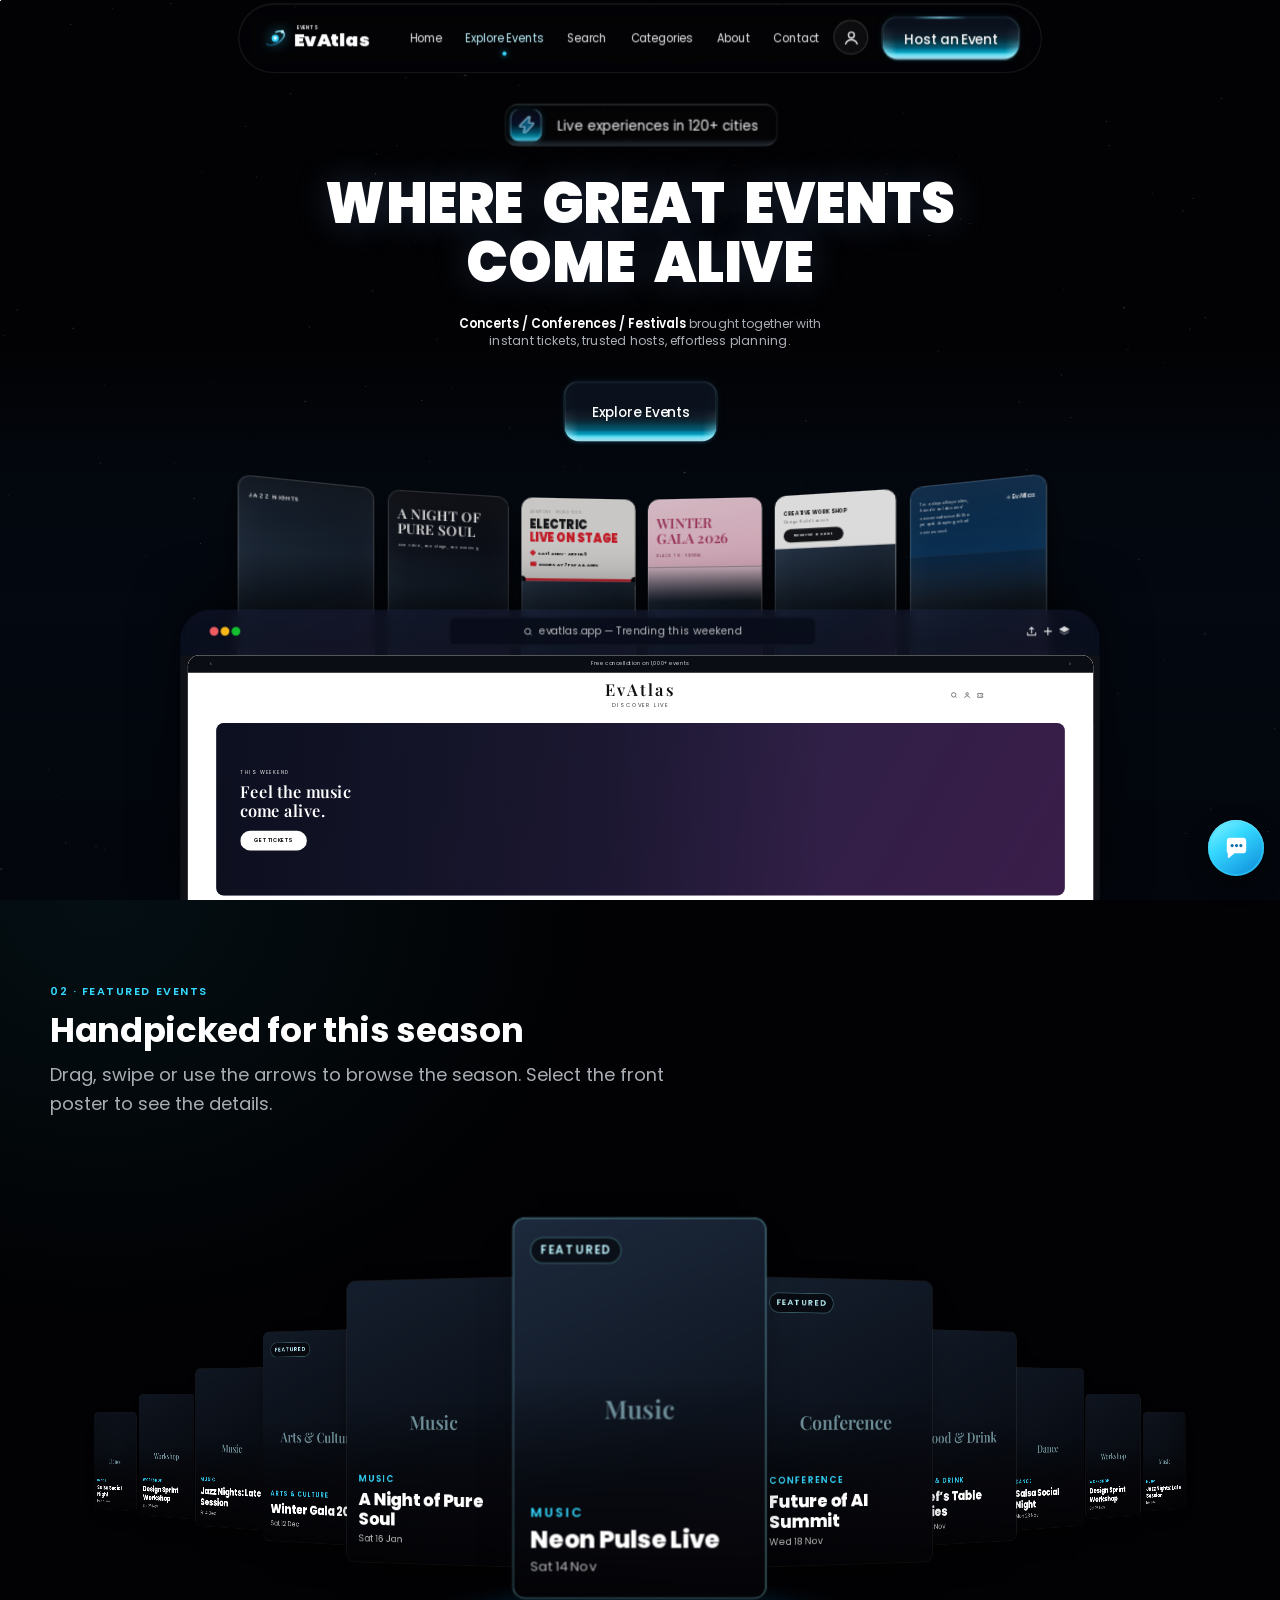
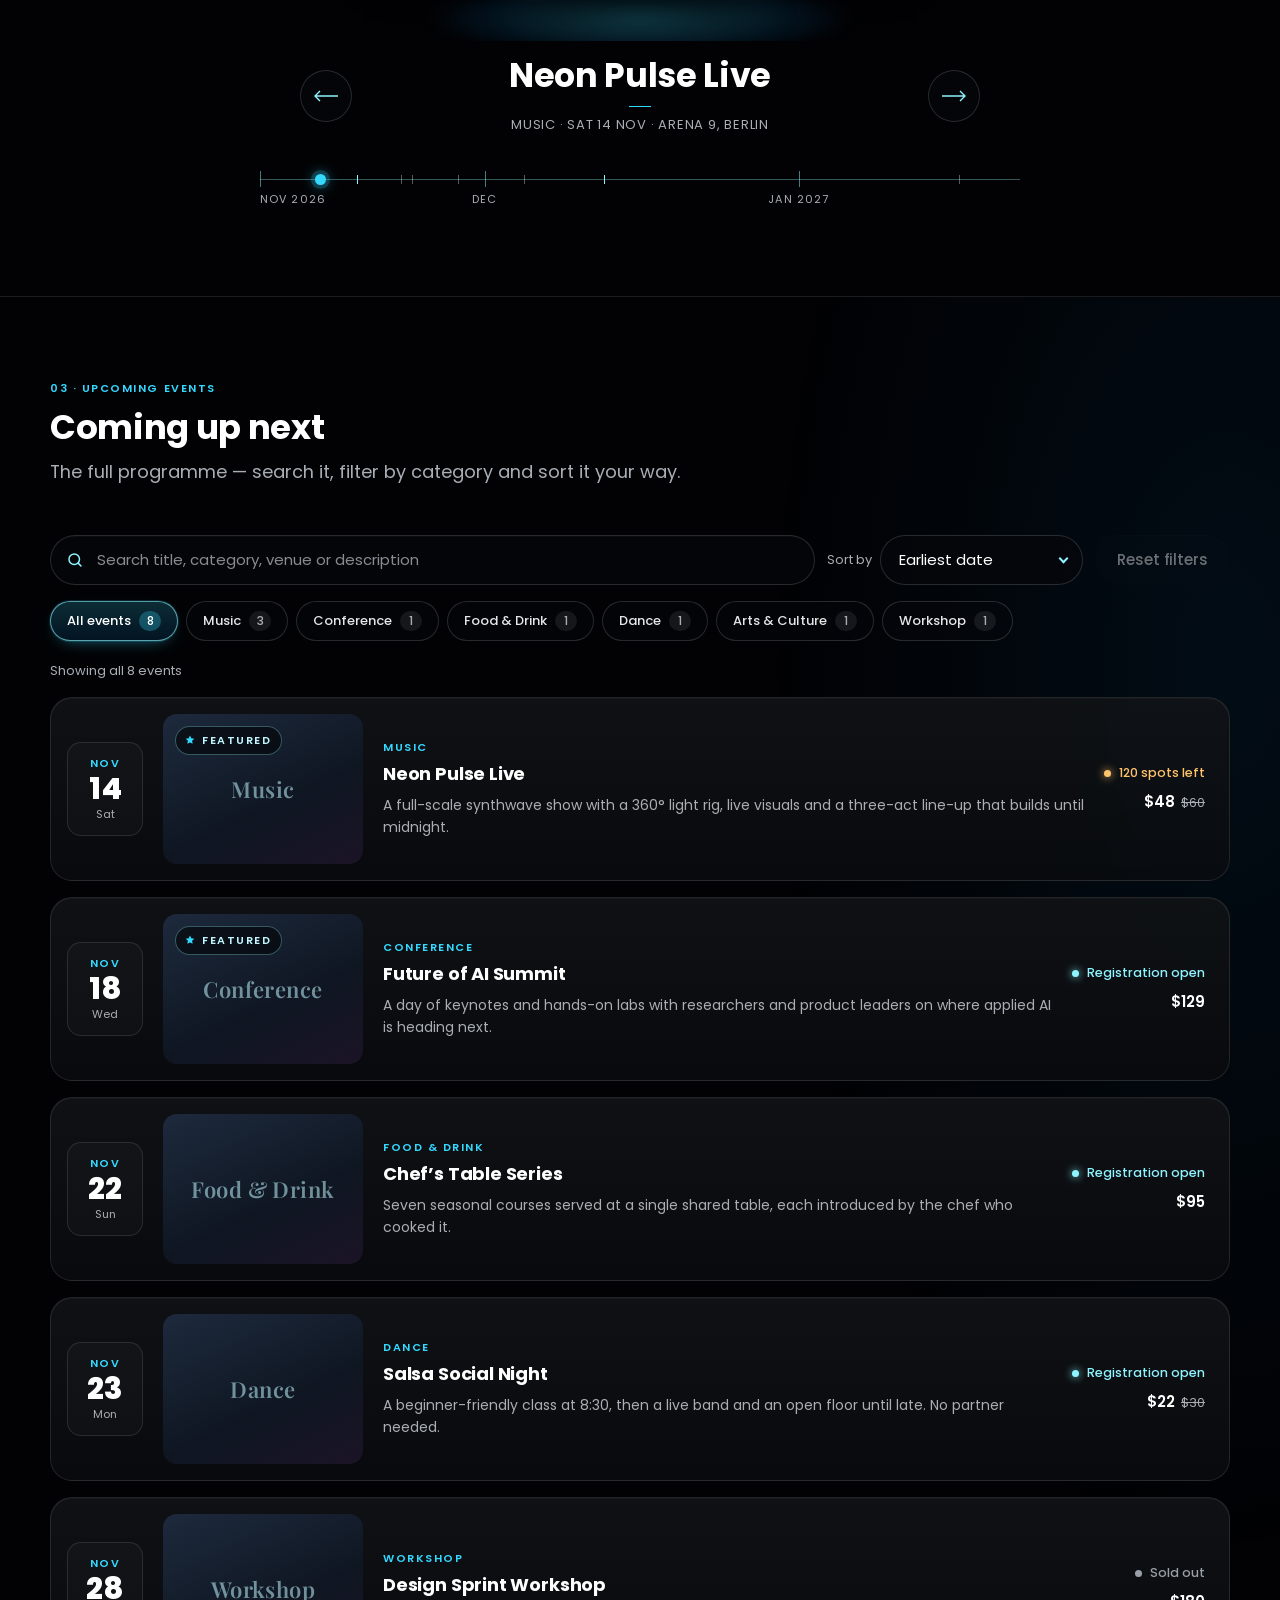
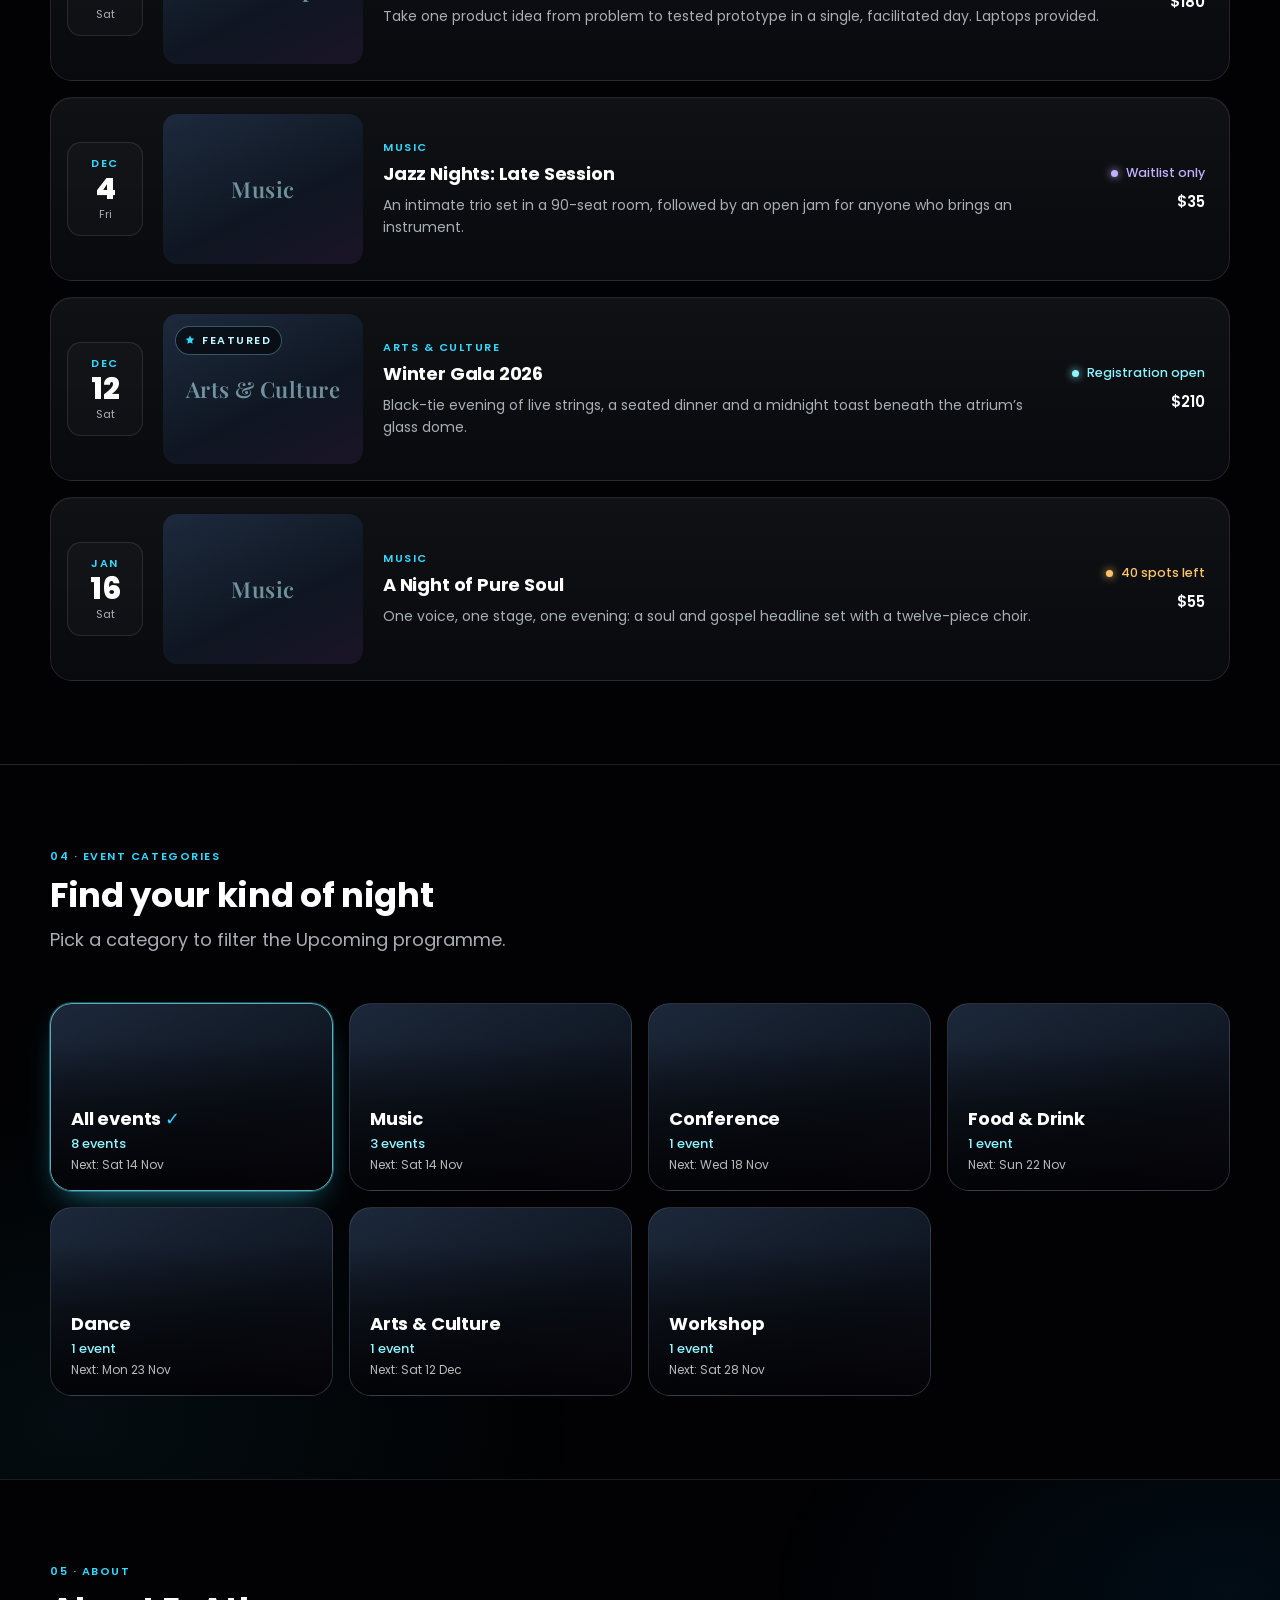
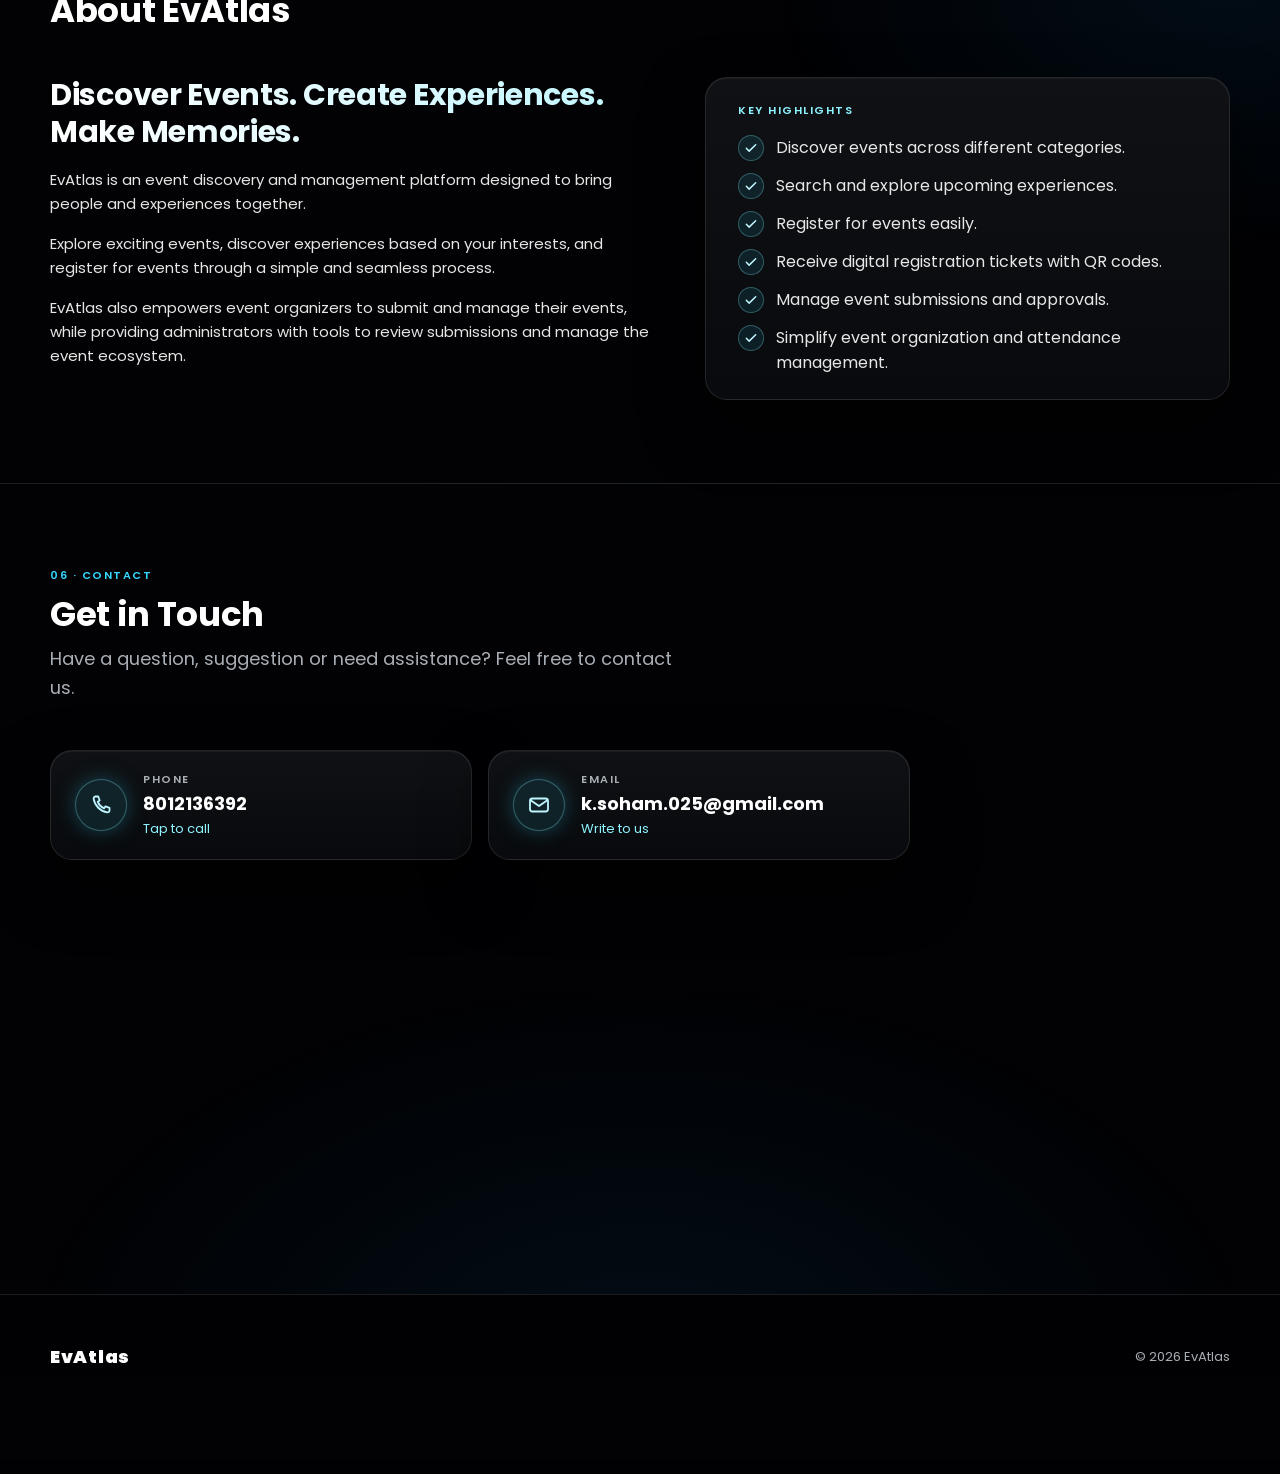
==== commit 6322b111: "Remove demo, placeholder and prototype notice boxes from every page Drop the "Sample events · demo d" ====
--- a/index.html
+++ b/index.html
@@ -195,7 +195,6 @@
           <h2 class="heading-2" id="featured-title">Handpicked for this season</h2>
           <p class="lead">Drag, swipe or use the arrows to browse the season. Select the front poster to see the details.</p>
         </div>
-        <p class="demo-note">Sample events · demo data</p>
       </header>
       <noscript><p class="body-copy">Turn on JavaScript to browse the posters, or see the full programme under <a href="#upcoming">Upcoming events</a>.</p></noscript>
     </div>
@@ -237,7 +236,6 @@
           <h2 class="heading-2" id="upcoming-title">Coming up next</h2>
           <p class="lead">The full programme — search it, filter by category and sort it your way.</p>
         </div>
-        <p class="demo-note">Sample events · demo data</p>
       </header>
       <!-- Search, category filter and sort: js/event-filters.js -->
       <div class="event-tools" id="search" tabindex="-1" role="search" aria-label="Search and filter events">
@@ -373,11 +371,10 @@
 
   </main>
 
-  <!-- ============ 7. FOOTER (placeholder) ============ -->
+  <!-- ============ 7. FOOTER ============ -->
   <footer class="site-footer">
     <div class="container site-footer__inner">
       <p class="site-footer__brand">EvAtlas</p>
-      <p class="placeholder-note">Footer placeholder — built in a later phase.</p>
       <p class="site-footer__legal">&copy; 2026 EvAtlas</p>
     </div>
   </footer>
@@ -408,7 +405,6 @@
             <div class="xd-line explore-detail__cta">
               <!-- Register now / sign-in prompt / sold-out notice: js/registration-form.js -->
               <div class="register-cta explore-detail__actions" data-x="actions"></div>
-              <span class="demo-note" data-x="demo">Sample event · demo data</span>
             </div>
           </div>
           <!-- registration form + confirmation (QR) open here, inside the panel -->
--- a/css/sections.css
+++ b/css/sections.css
@@ -44,19 +44,6 @@
 }
 .section--placeholder .heading-2 { margin-top: var(--space-3); }
 
-.placeholder-note {
-  display: inline-flex; align-items: center; gap: var(--space-2);
-  margin-top: var(--space-5);
-  padding: 10px var(--space-4);
-  border: 1px dashed rgba(142, 244, 255, .28);
-  border-radius: var(--radius-sm);
-  font-size: var(--fs-small); color: var(--c-muted);
-  background: rgba(53, 216, 255, .03);
-}
-.placeholder-note::before {
-  content: ""; width: 6px; height: 6px; border-radius: var(--radius-full);
-  background: var(--c-cyan); box-shadow: 0 0 8px rgba(53, 216, 255, .7);
-}
 
 /* ---------- Footer (placeholder) ---------- */
 .site-footer {
@@ -69,7 +56,6 @@
   gap: var(--space-4);
 }
 .site-footer__brand { font-weight: var(--fw-black); letter-spacing: .04em; font-size: 18px; }
-.site-footer .placeholder-note { margin-top: 0; }
 .site-footer__legal { font-size: var(--fs-small); color: var(--c-muted); }
 
 /* ---------- Inner page shell (host.html) ---------- */
@@ -92,7 +78,6 @@
 .page-hero .display { margin-top: var(--space-3); }
 .page-hero .lead { margin-top: var(--space-5); max-width: 560px; }
 .page-hero .cluster { margin-top: var(--space-8); --cluster-gap: var(--space-4); }
-.page-hero .placeholder-note { margin-top: var(--space-8); }
 
 /* ---------- About and Contact (homepage, same for every account) ---------- */
 .section--info { padding-block: clamp(56px, 6.5vw, 96px); border-top: var(--border-hairline); }
--- a/css/events.css
+++ b/css/events.css
@@ -19,17 +19,6 @@
 .section-head .heading-2 { margin-top: var(--space-3); }
 .section-head .lead { margin-top: var(--space-3); }
 
-/* Visible "this is sample data" label (required while content is demo data) */
-.demo-note {
-  display: inline-flex; align-items: center; gap: var(--space-2);
-  padding: 6px 12px; border-radius: var(--radius-pill);
-  border: 1px dashed rgba(142, 244, 255, .28); background: rgba(53, 216, 255, .03);
-  font-size: 12px; color: var(--c-muted); white-space: nowrap;
-}
-.demo-note::before {
-  content: ""; width: 6px; height: 6px; border-radius: var(--radius-full);
-  background: var(--c-cyan); box-shadow: 0 0 8px rgba(53, 216, 255, .7);
-}
 
 /* Lists are layout only; role="list" in the markup keeps list semantics. */
 .event-grid, .event-list { list-style: none; }
@@ -317,7 +306,6 @@
   .event-card--row .date-tile__day { font-size: 26px; }
   .event-card--row .event-card__desc { -webkit-line-clamp: 3; line-clamp: 3; }
   .event-card--row .event-card__reveal .event-card__line { font-size: 12.5px; }
-  .section-head .demo-note { order: -1; }
 }
 
 /* =========================================================================
@@ -374,7 +362,6 @@
 }
 .event-detail__facts dd { font-size: var(--fs-body); color: var(--c-ink); }
 .event-detail__desc { max-width: 56ch; }
-.event-detail__info .placeholder-note { margin-top: 0; }
 
 .event-detail__missing { display: grid; gap: var(--space-4); justify-items: start; max-width: 640px; padding-block: var(--space-12); }
 
--- a/css/explore.css
+++ b/css/explore.css
@@ -229,7 +229,6 @@
 .explore-detail__cta { display: flex; flex-wrap: wrap; align-items: center; gap: var(--space-3) var(--space-4); }
 .explore-detail__cta .register-cta { margin: 0; }
 .explore-detail__cta .register-cta__btn { min-width: 220px; }
-.explore-detail__cta .demo-note[hidden] { display: none; }
 .explore-detail__register { width: 100%; }
 .explore-detail__register:empty { display: none; }
 /* the Phase 6 form/confirmation card, sitting inside the panel's info column */
